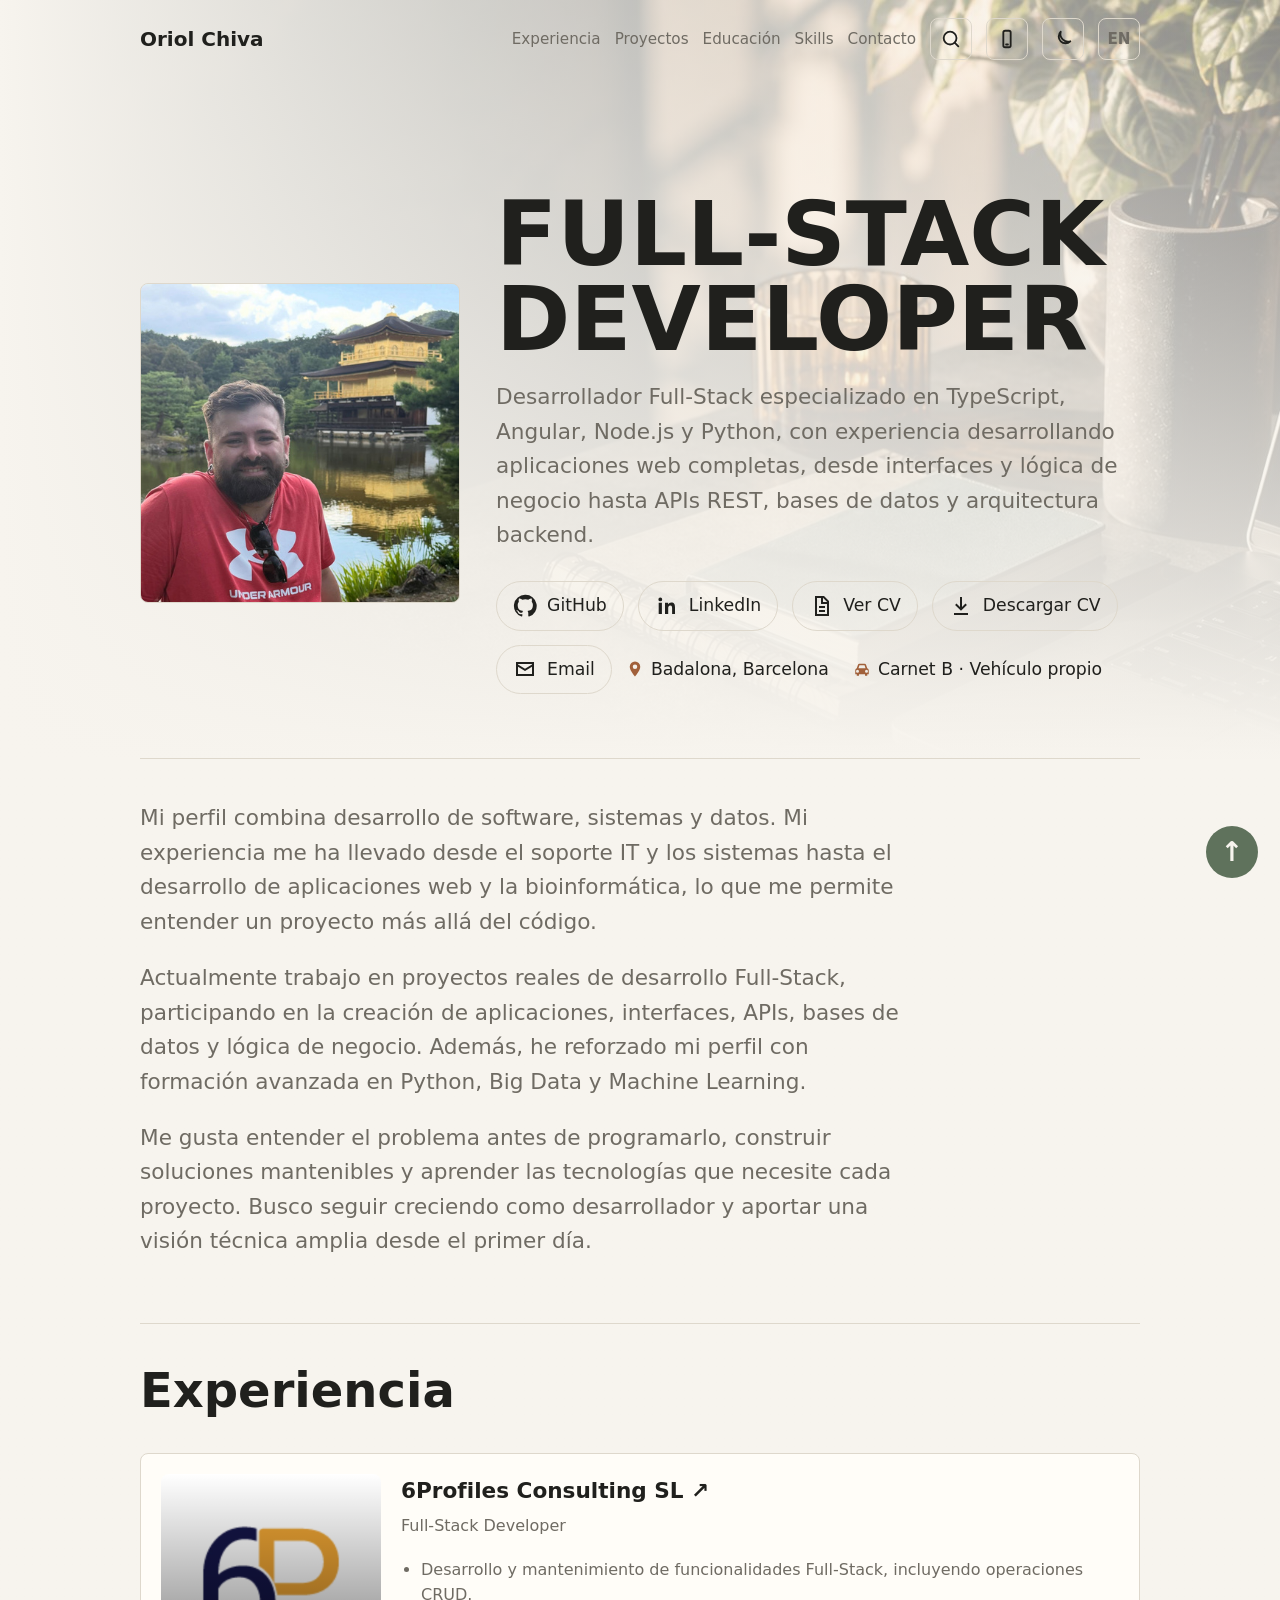
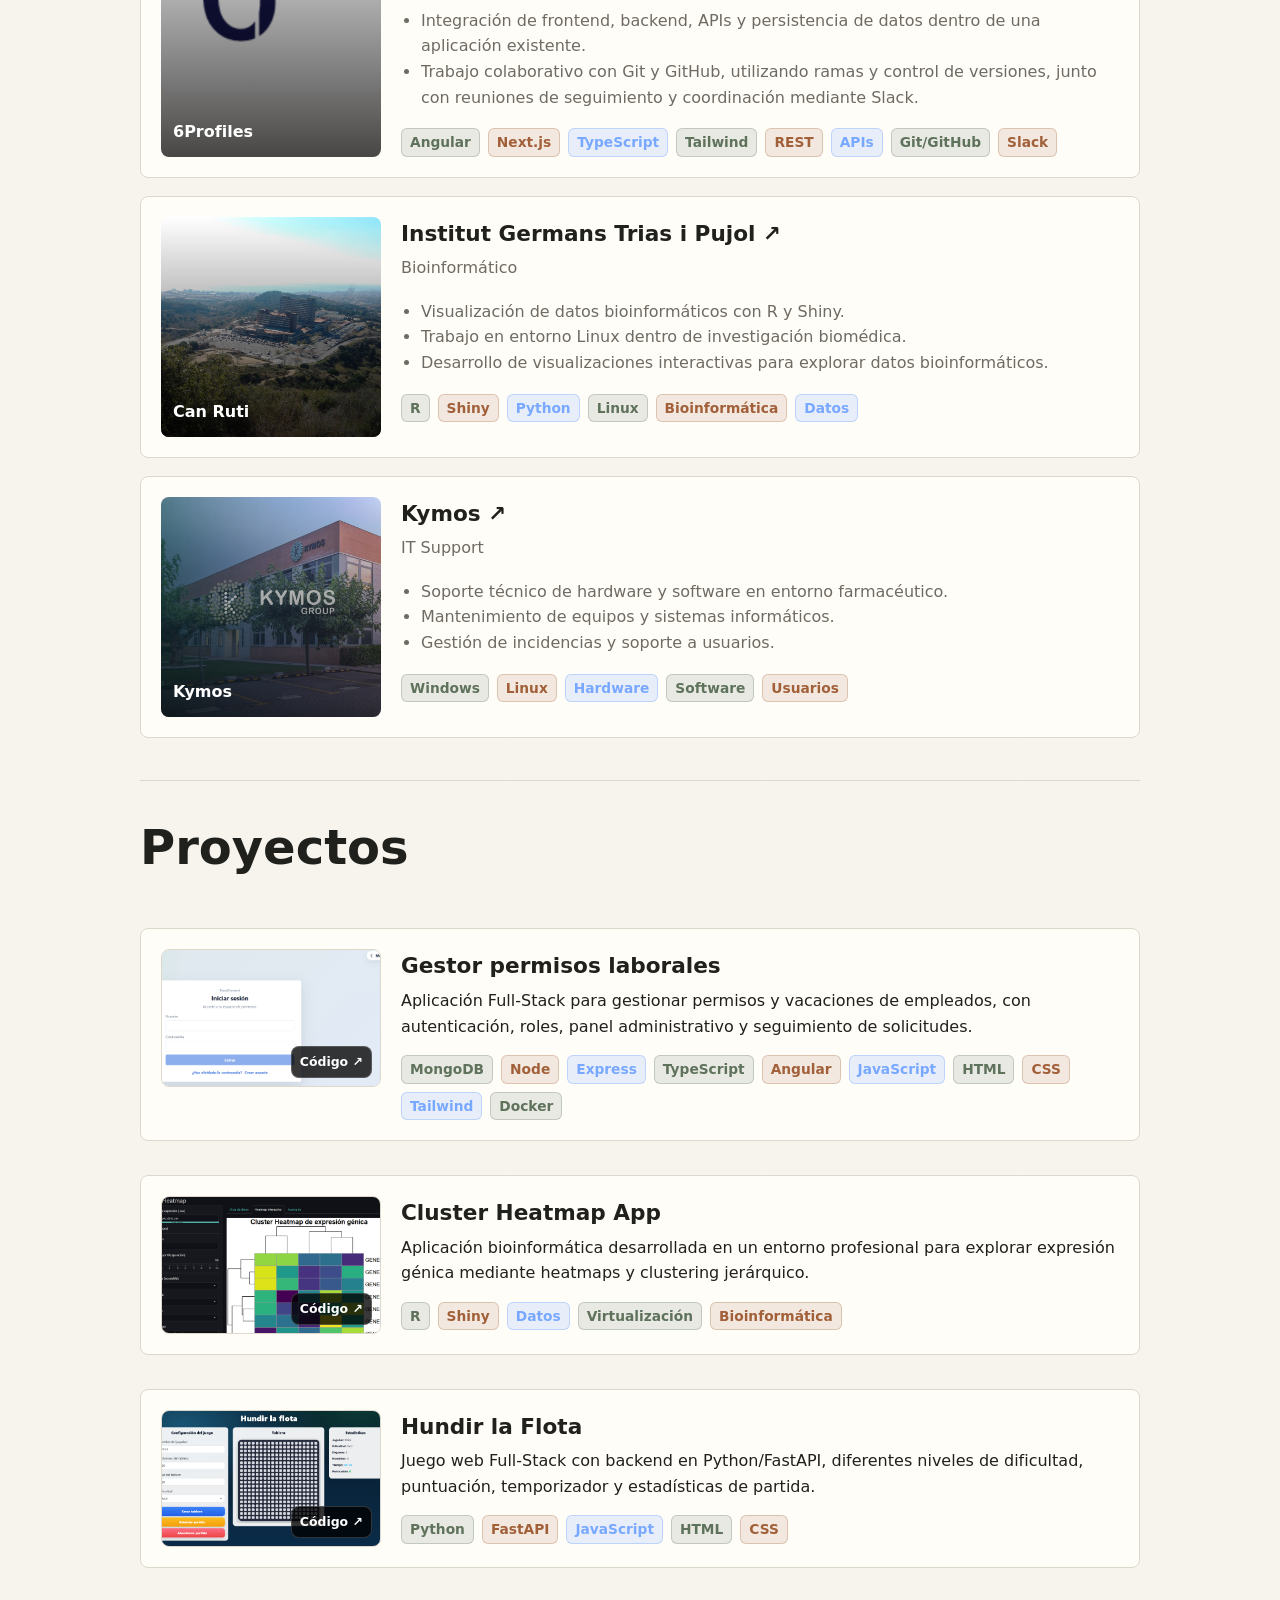
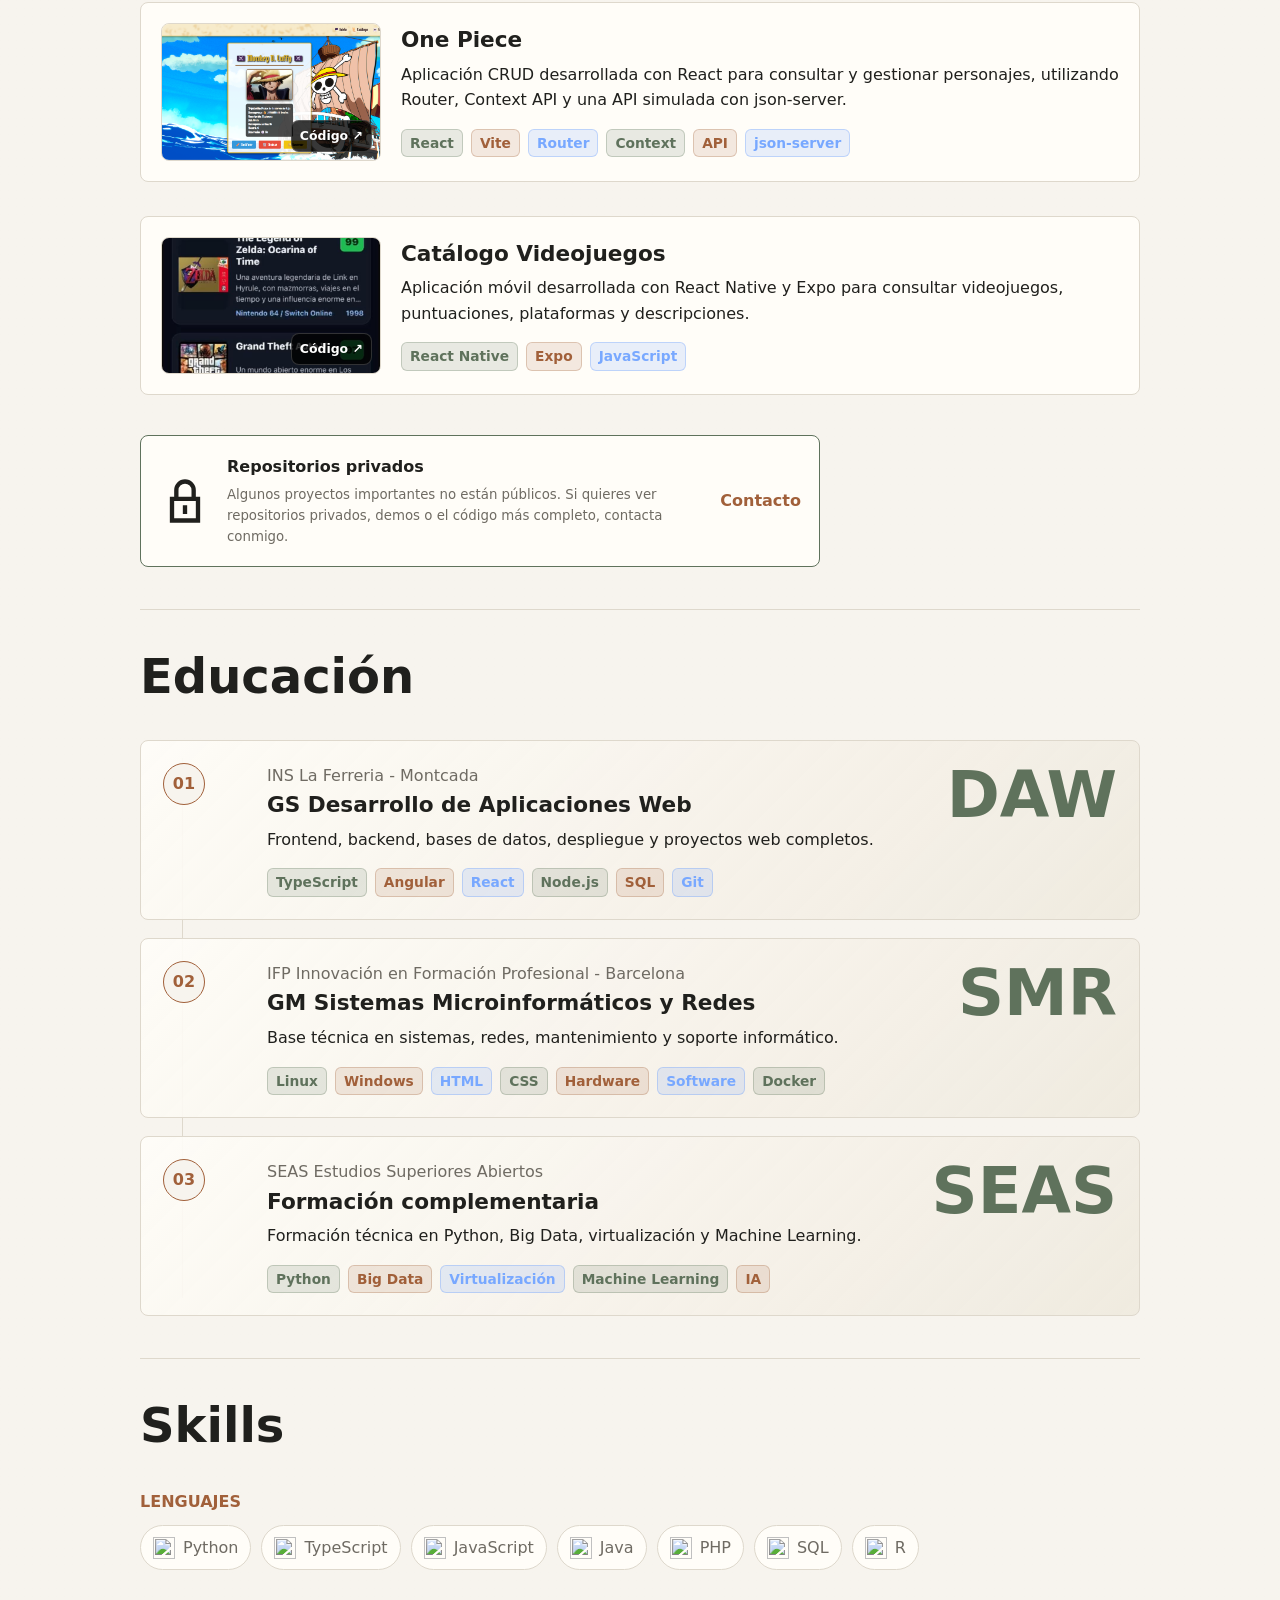
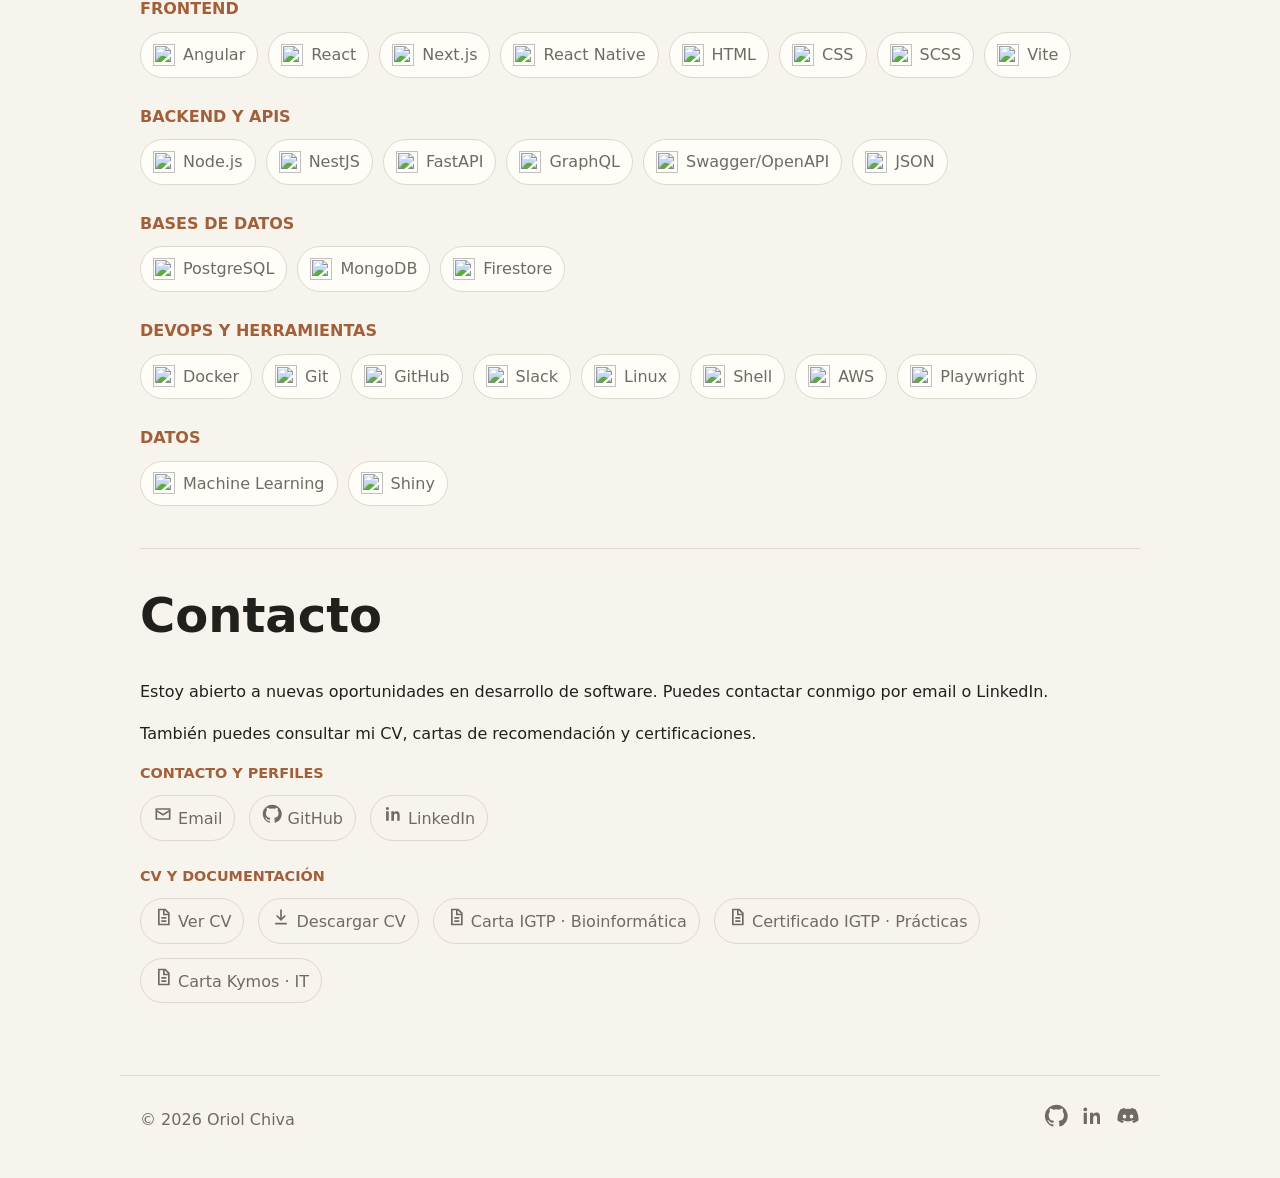
==== index.html @ e1bcb687 "fix: refresh skill assets" ====
<!doctype html>
<html lang="es" data-theme="light">
  <head>
    <meta charset="utf-8">
    <meta name="viewport" content="width=device-width, initial-scale=1">
    <title>Portafolio Full-Stack | Oriol Chiva</title>
    <meta name="description" content="Proyectos de desarrollo web, APIs, bases de datos, Python, TypeScript, Angular y React.">
    <meta property="og:type" content="website">
    <meta property="og:title" content="Portafolio Full-Stack | Oriol Chiva">
    <meta property="og:description" content="Proyectos de desarrollo web, APIs, bases de datos, Python, TypeScript, Angular y React.">
    <meta property="og:url" content="https://chivaa8.github.io/portafolios/">
    <meta property="og:image" content="https://chivaa8.github.io/portafolios/assets/img/hero.jpg">
    <meta property="og:image:width" content="1600">
    <meta property="og:image:height" content="900">
    <meta property="og:image:alt" content="Portafolio Full-Stack de Oriol Chiva">

    <meta name="twitter:card" content="summary_large_image">

    <link rel="stylesheet" href="assets/css/styles.css?v=14">
    <script src="assets/js/data.js?v=14" defer></script>
    <script src="assets/js/main.js?v=11" defer></script>
</head>
  <body>
    <header class="site-header">
      <a class="brand" href="#inicio">Oriol Chiva</a>
      <nav aria-label="Principal">
        <a href="#experiencia" data-i18n="navExperience">Experiencia</a>
        <a href="#proyectos" data-i18n="navProjects">Proyectos</a>
        <a href="#educacion" data-i18n="navEducation">Educación</a>
        <a href="#skills">Skills</a>
        <a href="#contacto" data-i18n="navContact">Contacto</a>
        <button class="icon-button" type="button" data-search-toggle aria-label="Buscar" title="Buscar"></button>
        <button class="icon-button" type="button" data-device-toggle aria-label="Vista movil" title="Vista movil"></button>
        <button class="icon-button" type="button" data-theme-toggle aria-label="Cambiar tema" title="Cambiar tema"></button>
        <button class="lang-toggle" type="button" data-lang-toggle>EN</button>
      </nav>
    </header>

    <main id="inicio" class="page-shell">
      <section class="profile hero-splash">
        <img class="profile-photo" src="assets/img/profile.jpg" alt="Oriol Chiva" loading="eager">
        <div class="hero-copy">
          <h1 data-i18n="role">FULL-STACK DEVELOPER</h1>
          <p class="lead" data-i18n="lead">Desarrollador Full-Stack especializado en TypeScript, Angular, Node.js y Python, con experiencia desarrollando aplicaciones web completas, desde interfaces y lógica de negocio hasta APIs REST, bases de datos y arquitectura backend.</p>
          <div class="hero-links" aria-label="Acciones principales">
            <a href="https://github.com/Chivaa8" target="_blank" rel="noreferrer">
              <svg viewBox="0 0 24 24" aria-hidden="true"><path d="M12 .8a11.2 11.2 0 0 0-3.5 21.8c.6.1.8-.2.8-.5v-2c-3.4.8-4.1-1.4-4.1-1.4-.5-1.4-1.3-1.8-1.3-1.8-1.1-.7.1-.7.1-.7 1.2.1 1.9 1.3 1.9 1.3 1.1 1.9 2.9 1.3 3.5 1 .1-.8.4-1.3.8-1.6-2.7-.3-5.5-1.3-5.5-6a4.7 4.7 0 0 1 1.2-3.2c-.1-.3-.5-1.6.1-3.2 0 0 1-.3 3.3 1.2a11.2 11.2 0 0 1 6 0c2.3-1.5 3.3-1.2 3.3-1.2.6 1.6.2 2.9.1 3.2a4.7 4.7 0 0 1 1.2 3.2c0 4.7-2.8 5.7-5.5 6 .5.4.9 1.2.9 2.4v2.8c0 .3.2.6.8.5A11.2 11.2 0 0 0 12 .8Z"/></svg>
              GitHub
            </a>
            <a href="https://www.linkedin.com/in/oriol-chiva/" target="_blank" rel="noreferrer">
              <svg viewBox="0 0 24 24" aria-hidden="true"><path d="M6.9 8.8H3.7V20h3.2V8.8ZM5.3 7.3a1.9 1.9 0 1 0 0-3.8 1.9 1.9 0 0 0 0 3.8ZM20.3 20h-3.2v-5.5c0-1.3 0-3-1.8-3s-2.1 1.4-2.1 2.9V20H10V8.8h3.1v1.5h.1a3.4 3.4 0 0 1 3-1.7c3.2 0 3.8 2.1 3.8 4.9V20h.3Z"/></svg>
              LinkedIn
            </a>
            <a href="assets/docs/CV-Oriol-Chiva.pdf" target="_blank" rel="noreferrer">
              <svg viewBox="0 0 24 24" aria-hidden="true"><path d="M6 2h9l5 5v15H6V2Zm8 1.8V8h4.2L14 3.8ZM8 4v16h10V10h-6V4H8Zm2 8h6v2h-6v-2Zm0 4h6v2h-6v-2Z"/></svg>
              <span data-i18n="viewCv">Ver CV</span>
            </a>
            <a href="assets/docs/CV-Oriol-Chiva.pdf" download="CV-Oriol-Chiva.pdf" data-download-cv>
              <svg viewBox="0 0 24 24" aria-hidden="true"><path d="M11 3h2v10l3.5-3.5 1.4 1.4-5.9 5.9-5.9-5.9 1.4-1.4L11 13V3Zm-6 16h14v2H5v-2Z"/></svg>
              <span data-i18n="cvCta">Descargar CV</span>
            </a>
            <button type="button" data-copy-email>
              <svg viewBox="0 0 24 24" aria-hidden="true"><path d="M3 5h18v14H3V5Zm2 2v.4l7 4.4 7-4.4V7H5Zm14 2.7-7 4.4-7-4.4V17h14V9.7Z"/></svg>
              <span data-i18n="copyEmail">Email</span>
            </button>
            <span class="mobility-line">
              <span><svg viewBox="0 0 24 24" aria-hidden="true"><path d="M12 2a7 7 0 0 0-7 7c0 5.1 7 13 7 13s7-7.9 7-13a7 7 0 0 0-7-7Zm0 10a3 3 0 1 1 0-6 3 3 0 0 1 0 6Z"/></svg>Badalona, Barcelona</span>
              <span><svg viewBox="0 0 24 24" aria-hidden="true"><path d="m5 11 1.5-4.5A2.2 2.2 0 0 1 8.6 5h6.8a2.2 2.2 0 0 1 2.1 1.5L19 11a3 3 0 0 1 2 2.8V19h-2v2h-3v-2H8v2H5v-2H3v-5.2A3 3 0 0 1 5 11Zm3.6-4-1.3 4h9.4l-1.3-4H8.6ZM6 13a2 2 0 1 0 0 4 2 2 0 0 0 0-4Zm12 0a2 2 0 1 0 0 4 2 2 0 0 0 0-4Z"/></svg><span data-i18n="mobility">Carnet B · Vehículo propio</span></span>
            </span>
          </div>
        </div>
      </section>

      <section class="summary">
        <p data-i18n="summary1">
          Mi perfil combina desarrollo de software, sistemas y datos. Mi experiencia me ha llevado desde el soporte IT y los sistemas hasta el desarrollo de aplicaciones web y la bioinformática, lo que me permite entender un proyecto más allá del código.
        </p>
        <p data-i18n="summary2">
          Actualmente trabajo en proyectos reales de desarrollo Full-Stack, participando en la creación de aplicaciones, interfaces, APIs, bases de datos y lógica de negocio. Además, he reforzado mi perfil con formación avanzada en Python, Big Data y Machine Learning.
        </p>
        <p data-i18n="summary3">
          Me gusta entender el problema antes de programarlo, construir soluciones mantenibles y aprender las tecnologías que necesite cada proyecto. Busco seguir creciendo como desarrollador y aportar una visión técnica amplia desde el primer día.
        </p>
      </section>

      <section class="section" id="experiencia">
        <h2 data-i18n="experienceTitle">Experiencia</h2>
        <article class="resume-item">
          <a class="work-photo" href="https://6profiles.com/" target="_blank" rel="noreferrer" aria-label="Web oficial de 6Profiles Consulting">
            <img class="company-logo" src="assets/img/6profiles.webp" alt="Logotipo de 6Profiles Consulting" loading="lazy">
            <span>6Profiles</span>
          </a>
          <div>
            <h3><a href="https://6profiles.com/" target="_blank" rel="noreferrer" aria-label="6Profiles Consulting SL, web oficial">6Profiles Consulting SL <span aria-hidden="true">↗</span></a></h3>
            <p class="item-meta" data-i18n="profilesRole">Full-Stack Developer</p>
            <ul>
              <li data-i18n="profilesPoint1">Desarrollo y mantenimiento de funcionalidades Full-Stack, incluyendo operaciones CRUD.</li>
              <li data-i18n="profilesPoint2">Integración de frontend, backend, APIs y persistencia de datos dentro de una aplicación existente.</li>
              <li data-i18n="profilesPoint3">Trabajo colaborativo con Git y GitHub, utilizando ramas y control de versiones, junto con reuniones de seguimiento y coordinación mediante Slack.</li>
            </ul>
            <p class="tags">Angular Next.js TypeScript Tailwind REST APIs Git/GitHub Slack</p>
          </div>
        </article>
        <article class="resume-item">
          <a class="work-photo" href="https://www.hospitalgermanstrias.cat/" target="_blank" rel="noreferrer" aria-label="Web oficial Hospital Germans Trias i Pujol">
            <img src="assets/img/can-ruti.jpg" alt="Hospital Germans Trias i Pujol, Can Ruti" loading="lazy">
            <span>Can Ruti</span>
          </a>
          <div>
            <h3><a href="https://www.hospitalgermanstrias.cat/" target="_blank" rel="noreferrer" aria-label="Institut Germans Trias i Pujol, web oficial">Institut Germans Trias i Pujol <span aria-hidden="true">↗</span></a></h3>
            <p class="item-meta" data-i18n="bioTag">Bioinformático</p>
            <ul>
              <li data-i18n="bioPoint1">Visualización de datos bioinformáticos con R y Shiny.</li>
              <li data-i18n="bioPoint2">Trabajo en entorno Linux dentro de investigación biomédica.</li>
              <li data-i18n="bioPoint3">Desarrollo de visualizaciones interactivas para explorar datos bioinformáticos.</li>
            </ul>
            <p class="tags">R Shiny Python Linux Bioinformática Datos</p>
          </div>
        </article>
        <article class="resume-item">
          <a class="work-photo" href="https://kymos.com/" target="_blank" rel="noreferrer" aria-label="Web oficial Kymos">
            <img src="assets/img/kymos.jpg" alt="Kymos Group" loading="lazy">
            <span>Kymos</span>
          </a>
          <div>
            <h3><a href="https://kymos.com/" target="_blank" rel="noreferrer" aria-label="Kymos, web oficial">Kymos <span aria-hidden="true">↗</span></a></h3>
            <p class="item-meta">IT Support</p>
            <ul>
              <li data-i18n="itPoint1">Soporte técnico de hardware y software en entorno farmacéutico.</li>
              <li data-i18n="itPoint2">Mantenimiento de equipos y sistemas informáticos.</li>
              <li data-i18n="itPoint3">Gestión de incidencias y soporte a usuarios.</li>
            </ul>
            <p class="tags">Windows Linux Hardware Software Usuarios</p>
          </div>
        </article>
      </section>

      <section class="section" id="proyectos">
        <h2 data-i18n="projectsTitle">Proyectos</h2>
        <div class="project-list">
          <article class="project-card" data-project="permisos" data-search="mongodb node express typescript angular javascript html css tailwind docker daw dam permisos laborales producto frontend" tabindex="0">
            <div class="project-thumb"><img src="assets/img/project-permisos.jpg" alt="Vista del gestor de permisos laborales" loading="lazy"><div class="project-actions">
                <a href="https://github.com/Chivaa8/gestor-permisos-laborales" target="_blank" rel="noreferrer" data-i18n="code">Código</a>
              </div></div>
            <div>
              <h3>Gestor permisos laborales</h3>
              <p data-i18n="repoPermisos">Aplicación Full-Stack para gestionar permisos y vacaciones de empleados, con autenticación, roles, panel administrativo y seguimiento de solicitudes.</p>

              <p class="tags">MongoDB Node Express TypeScript Angular JavaScript HTML CSS Tailwind Docker</p>
            </div>
          </article>

          <article class="project-card" data-project="heatmap" data-search="r shiny datos virtualizacion bioinformatica heatmap clustering expresion genica" tabindex="0">
            <div class="project-thumb"><img src="assets/img/project-heatmap.jpg" alt="Vista del proyecto Cluster Heatmap" loading="lazy"><div class="project-actions">
                <a href="https://github.com/Chivaa8/primera_app_r_cluster_heatmap" target="_blank" rel="noreferrer" data-i18n="code">Código</a>
              </div></div>
            <div>
              <h3>Cluster Heatmap App</h3>
              <p data-i18n="repoHeatmap">Aplicación bioinformática desarrollada en un entorno profesional para explorar expresión génica mediante heatmaps y clustering jerárquico.</p>

              <p class="tags">R Shiny Datos Virtualización Bioinformática</p>
            </div>
          </article>

          <article class="project-card" data-project="flota" data-search="python fastapi javascript html css juego hundir flota backend frontend" tabindex="0">
            <div class="project-thumb"><img src="assets/img/project-flota.jpg" alt="Vista del juego Hundir la Flota" loading="lazy"><div class="project-actions">
                <a href="https://github.com/Chivaa8/Hundir-Flota" target="_blank" rel="noreferrer" data-i18n="code">Código</a>
              </div></div>
            <div>
              <h3>Hundir la Flota</h3>
              <p data-i18n="repoFlota">Juego web Full-Stack con backend en Python/FastAPI, diferentes niveles de dificultad, puntuación, temporizador y estadísticas de partida.</p>

              <p class="tags">Python FastAPI JavaScript HTML CSS</p>
            </div>
          </article>

          <article class="project-card" data-project="onepiece" data-search="react vite javascript api html css crud router context json-server one piece" tabindex="0">
            <div class="project-thumb"><img src="assets/img/project-onepiece.jpg" alt="Vista del proyecto One Piece" loading="lazy"><div class="project-actions">
                <a href="https://github.com/Chivaa8/One-Piece" target="_blank" rel="noreferrer" data-i18n="code">Código</a>
              </div></div>
            <div>
              <h3>One Piece</h3>
              <p data-i18n="repoOnePiece">Aplicación CRUD desarrollada con React para consultar y gestionar personajes, utilizando Router, Context API y una API simulada con json-server.</p>

              <p class="tags">React Vite Router Context API json-server</p>
            </div>
          </article>

          <article class="project-card" data-project="videojuegos" data-search="react native expo mobile javascript movil videojuegos catalogo" tabindex="0">
            <div class="project-thumb"><img src="assets/img/project-videojuegos.jpg" alt="Vista del catálogo de videojuegos" loading="lazy"><div class="project-actions">
                <a href="https://github.com/Chivaa8/Catalogo-Videojuegos" target="_blank" rel="noreferrer" data-i18n="code">Código</a>
              </div></div>
            <div>
              <h3>Catálogo Videojuegos</h3>
              <p data-i18n="repoCatalogo">Aplicación móvil desarrollada con React Native y Expo para consultar videojuegos, puntuaciones, plataformas y descripciones.</p>

              <p class="tags">React Native Expo JavaScript</p>
            </div>
          </article>
          <a class="private-repo-card" href="#contacto">
            <svg viewBox="0 0 24 24" aria-hidden="true"><path d="M7 10V7a5 5 0 0 1 10 0v3h2v12H5V10h2Zm2 0h6V7a3 3 0 0 0-6 0v3Zm-2 2v8h10v-8H7Zm4 2h2v4h-2v-4Z"/></svg>
            <span>
              <strong data-i18n="privateRepoTitle">Repositorios privados</strong>
              <small data-i18n="privateRepoText">Algunos proyectos importantes no están públicos. Si quieres ver repositorios privados, demos o el código más completo, contacta conmigo.</small>
            </span>
            <em data-i18n="privateRepoCta">Contacto</em>
          </a>
        </div>
      </section>

      <section class="section education" id="educacion">
        <h2 data-i18n="educationTitle">Educación</h2>
        <div class="education-track">
          <article class="education-card" role="button" tabindex="0" data-education-open="daw" aria-label="Ver detalles de DAW">
            <span class="education-number">01</span>
            <div>
              <p class="item-meta">INS La Ferreria - Montcada</p>
              <h3>GS Desarrollo de Aplicaciones Web</h3>
              <p data-i18n="dawText">Frontend, backend, bases de datos, despliegue y proyectos web completos.</p>
              <p class="tags">TypeScript Angular React Node.js SQL Git</p>
            </div>
            <strong>DAW</strong>
          </article>
          <article class="education-card" role="button" tabindex="0" data-education-open="smr" aria-label="Ver detalles de SMR">
            <span class="education-number">02</span>
            <div>
              <p class="item-meta">IFP Innovación en Formación Profesional - Barcelona</p>
              <h3>GM Sistemas Microinformáticos y Redes</h3>
              <p data-i18n="smrText">Base técnica en sistemas, redes, mantenimiento y soporte informático.</p>
              <p class="tags">Linux Windows HTML CSS Hardware Software Docker</p>
            </div>
            <strong>SMR</strong>
          </article>
          <article class="education-card" role="button" tabindex="0" data-education-open="seas" aria-label="Ver detalles de cursos SEAS">
            <span class="education-number">03</span>
            <div>
              <p class="item-meta">SEAS Estudios Superiores Abiertos</p>
              <h3>Formación complementaria</h3>
              <p data-i18n="seasText">Formación técnica en Python, Big Data, virtualización y Machine Learning.</p>
              <p class="tags">Python Big Data Virtualización Machine Learning IA</p>
            </div>
            <strong>SEAS</strong>
          </article>
        </div>
      </section>

      <section class="section" id="skills">
        <h2 data-i18n="skillsTitle">Skills</h2>
        <div class="skill-groups" data-skills-list aria-label="Tecnologías"></div>
      </section>

      <section class="section contact" id="contacto">
        <h2 data-i18n="contactTitle">Contacto</h2>
        <p data-i18n="contactText">Estoy abierto a nuevas oportunidades en desarrollo de software. Puedes contactar conmigo por email o LinkedIn.</p>
        <p data-i18n="recommendationText">También puedes consultar mi CV, cartas de recomendación y certificaciones.</p>
        <div class="contact-link-group">
          <h3 data-i18n="contactProfiles">Contacto y perfiles</h3>
          <div class="quick-links">
          <button type="button" data-copy-email>
            <svg viewBox="0 0 24 24" aria-hidden="true"><path d="M3 5h18v14H3V5Zm2 2v.4l7 4.4 7-4.4V7H5Zm14 2.7-7 4.4-7-4.4V17h14V9.7Z"/></svg>
            <span data-i18n="copyEmail">Email</span>
          </button>
          <a href="https://github.com/Chivaa8" target="_blank" rel="noreferrer">
            <svg viewBox="0 0 24 24" aria-hidden="true"><path d="M12 .8a11.2 11.2 0 0 0-3.5 21.8c.6.1.8-.2.8-.5v-2c-3.4.8-4.1-1.4-4.1-1.4-.5-1.4-1.3-1.8-1.3-1.8-1.1-.7.1-.7.1-.7 1.2.1 1.9 1.3 1.9 1.3 1.1 1.9 2.9 1.3 3.5 1 .1-.8.4-1.3.8-1.6-2.7-.3-5.5-1.3-5.5-6a4.7 4.7 0 0 1 1.2-3.2c-.1-.3-.5-1.6.1-3.2 0 0 1-.3 3.3 1.2a11.2 11.2 0 0 1 6 0c2.3-1.5 3.3-1.2 3.3-1.2.6 1.6.2 2.9.1 3.2a4.7 4.7 0 0 1 1.2 3.2c0 4.7-2.8 5.7-5.5 6 .5.4.9 1.2.9 2.4v2.8c0 .3.2.6.8.5A11.2 11.2 0 0 0 12 .8Z"/></svg>
            GitHub
          </a>
          <a href="https://www.linkedin.com/in/oriol-chiva/" target="_blank" rel="noreferrer">
            <svg viewBox="0 0 24 24" aria-hidden="true"><path d="M6.9 8.8H3.7V20h3.2V8.8ZM5.3 7.3a1.9 1.9 0 1 0 0-3.8 1.9 1.9 0 0 0 0 3.8ZM20.3 20h-3.2v-5.5c0-1.3 0-3-1.8-3s-2.1 1.4-2.1 2.9V20H10V8.8h3.1v1.5h.1a3.4 3.4 0 0 1 3-1.7c3.2 0 3.8 2.1 3.8 4.9V20h.3Z"/></svg>
            LinkedIn
          </a>
          </div>
        </div>
        <div class="contact-link-group">
          <h3 data-i18n="contactDocuments">CV y documentación</h3>
          <div class="quick-links">
          <a href="assets/docs/CV-Oriol-Chiva.pdf" target="_blank" rel="noreferrer">
            <svg viewBox="0 0 24 24" aria-hidden="true"><path d="M6 2h9l5 5v15H6V2Zm8 1.8V8h4.2L14 3.8ZM8 4v16h10V10h-6V4H8Zm2 8h6v2h-6v-2Zm0 4h6v2h-6v-2Z"/></svg>
            <span data-i18n="viewCv">Ver CV</span>
          </a>
          <a href="assets/docs/CV-Oriol-Chiva.pdf" download="CV-Oriol-Chiva.pdf" data-download-cv>
            <svg viewBox="0 0 24 24" aria-hidden="true"><path d="M11 3h2v10l3.5-3.5 1.4 1.4-5.9 5.9-5.9-5.9 1.4-1.4L11 13V3Zm-6 16h14v2H5v-2Z"/></svg>
            <span data-i18n="cvCta">Descargar CV</span>
          </a>
          <a href="assets/docs/carta-recomendacion-oriol.pdf" target="_blank" rel="noreferrer">
            <svg viewBox="0 0 24 24" aria-hidden="true"><path d="M6 2h9l5 5v15H6V2Zm8 1.8V8h4.2L14 3.8ZM8 4v16h10V10h-6V4H8Zm2 8h6v2h-6v-2Zm0 4h6v2h-6v-2Z"/></svg>
            <span data-i18n="recommendation1">Carta IGTP · Bioinformática</span>
          </a>
          <a href="assets/docs/certificado-lsumoy.pdf" target="_blank" rel="noreferrer">
            <svg viewBox="0 0 24 24" aria-hidden="true"><path d="M6 2h9l5 5v15H6V2Zm8 1.8V8h4.2L14 3.8ZM8 4v16h10V10h-6V4H8Zm2 8h6v2h-6v-2Zm0 4h6v2h-6v-2Z"/></svg>
            <span data-i18n="recommendation2">Certificado IGTP · Prácticas</span>
          </a>
          <a href="assets/docs/carta-recomendacion.pdf" target="_blank" rel="noreferrer">
            <svg viewBox="0 0 24 24" aria-hidden="true"><path d="M6 2h9l5 5v15H6V2Zm8 1.8V8h4.2L14 3.8ZM8 4v16h10V10h-6V4H8Zm2 8h6v2h-6v-2Zm0 4h6v2h-6v-2Z"/></svg>
            <span data-i18n="certificate">Carta Kymos · IT</span>
          </a>
          </div>
        </div>
      </section>
    </main>

    <footer class="site-footer">
      <div>
        <span>© 2026 Oriol Chiva</span>
      </div>
      <div class="footer-icons">
        <a href="https://github.com/Chivaa8" target="_blank" rel="noreferrer" aria-label="GitHub">
          <svg viewBox="0 0 24 24" aria-hidden="true"><path d="M12 .8a11.2 11.2 0 0 0-3.5 21.8c.6.1.8-.2.8-.5v-2c-3.4.8-4.1-1.4-4.1-1.4-.5-1.4-1.3-1.8-1.3-1.8-1.1-.7.1-.7.1-.7 1.2.1 1.9 1.3 1.9 1.3 1.1 1.9 2.9 1.3 3.5 1 .1-.8.4-1.3.8-1.6-2.7-.3-5.5-1.3-5.5-6a4.7 4.7 0 0 1 1.2-3.2c-.1-.3-.5-1.6.1-3.2 0 0 1-.3 3.3 1.2a11.2 11.2 0 0 1 6 0c2.3-1.5 3.3-1.2 3.3-1.2.6 1.6.2 2.9.1 3.2a4.7 4.7 0 0 1 1.2 3.2c0 4.7-2.8 5.7-5.5 6 .5.4.9 1.2.9 2.4v2.8c0 .3.2.6.8.5A11.2 11.2 0 0 0 12 .8Z"/></svg>
        </a>
        <a href="https://www.linkedin.com/in/oriol-chiva/" target="_blank" rel="noreferrer" aria-label="LinkedIn">
          <svg viewBox="0 0 24 24" aria-hidden="true"><path d="M6.9 8.8H3.7V20h3.2V8.8ZM5.3 7.3a1.9 1.9 0 1 0 0-3.8 1.9 1.9 0 0 0 0 3.8ZM20.3 20h-3.2v-5.5c0-1.3 0-3-1.8-3s-2.1 1.4-2.1 2.9V20H10V8.8h3.1v1.5h.1a3.4 3.4 0 0 1 3-1.7c3.2 0 3.8 2.1 3.8 4.9V20h.3Z"/></svg>
        </a>
        <button type="button" data-copy-discord aria-label="Discord: chiva8" title="Copiar Discord: chiva8">
          <svg viewBox="0 0 24 24" aria-hidden="true"><path d="M19.5 5.3A17 17 0 0 0 15.4 4l-.5 1a15.5 15.5 0 0 0-5.8 0l-.5-1a17 17 0 0 0-4.1 1.3C1.9 9.1 1.2 12.8 1.6 16.4a16.7 16.7 0 0 0 5 2.5l1.2-1.7a10.5 10.5 0 0 1-1.9-.9l.5-.4a12 12 0 0 0 11.2 0l.5.4a10.5 10.5 0 0 1-1.9.9l1.2 1.7a16.7 16.7 0 0 0 5-2.5c.5-4.2-.8-7.9-2.9-11.1ZM8.5 14.5c-1 0-1.8-.9-1.8-2s.8-2 1.8-2 1.8.9 1.8 2-.8 2-1.8 2Zm7 0c-1 0-1.8-.9-1.8-2s.8-2 1.8-2 1.8.9 1.8 2-.8 2-1.8 2Z"/></svg>
        </button>
      </div>
    </footer>


    <dialog class="project-dialog" data-project-dialog>
      <form method="dialog">
        <button class="dialog-close" aria-label="Cerrar">Cerrar</button>
      </form>
      <p class="eyebrow" data-project-grade></p>
      <h2 data-project-title></h2>
      <p data-project-description></p>
      <p data-project-note></p>
      <p data-project-context></p>
    </dialog>

    <dialog class="search-dialog" data-search-dialog>
      <form method="dialog">
        <button class="dialog-close" aria-label="Cerrar">Cerrar</button>
      </form>
      <label>
        <span>Search</span>
        <input type="search" data-search-input placeholder="React, FastAPI, Python...">
      </label>
      <p class="search-help" data-i18n="searchHelp">Pulsa Enter para ir al proyecto encontrado.</p>
    </dialog>

    <dialog class="education-dialog" data-education-dialog>
      <form method="dialog">
        <button class="dialog-close" aria-label="Cerrar">Cerrar</button>
      </form>
      <p class="eyebrow" data-education-period></p>
      <h2 data-education-title></h2>
      <p class="item-meta" data-education-center></p>
      <p data-education-description></p>
      <div class="education-detail-grid">
        <span><strong data-education-duration></strong><small data-education-duration-label>Duración</small></span>
        <span><strong data-education-mode></strong><small data-education-mode-label>Enfoque</small></span>
      </div>
      <div class="course-list" data-education-courses></div>
      <p class="tags" data-education-tags></p>
    </dialog>

    <div class="toast" data-toast role="status" aria-live="polite"></div>
    <a class="to-top" href="#inicio" aria-label="Subir arriba">&uarr;</a>
  </body>
</html>
---- assets/css/styles.css ----
﻿:root {
  color-scheme: light;
  --bg: #f7f4ee;
  --paper: #fffdf8;
  --text: #20201d;
  --muted: #6f6b63;
  --line: #ded8cc;
  --soft: #eee8dc;
  --accent: #5f725c;
  --accent-2: #a1603a;
}

:root[data-theme="dark"] {
  color-scheme: dark;
  --bg: #111210;
  --paper: #181a17;
  --text: #f2eee6;
  --muted: #b8b0a2;
  --line: #33362f;
  --soft: #20231f;
  --accent: #9fc59a;
  --accent-2: #e0a36d;
}

* {
  box-sizing: border-box;
}

html {
  scroll-behavior: smooth;
  scroll-padding-top: 10px;
}

body {
  background:
    linear-gradient(90deg, var(--bg) 0, color-mix(in srgb, var(--bg) 72%, transparent) 52%, color-mix(in srgb, var(--bg) 45%, transparent) 100%),
    linear-gradient(180deg, color-mix(in srgb, var(--bg) 18%, transparent) 0, var(--bg) 760px),
    url("../img/hero.jpg") top center / min(1600px, 150vw) auto no-repeat,
    var(--bg);
  color: var(--text);
  font-family: ui-sans-serif, system-ui, -apple-system, BlinkMacSystemFont, "Segoe UI", sans-serif;
  line-height: 1.6;
  margin: 0;
}

a,
button {
  color: inherit;
  font: inherit;
}

a {
  text-decoration: none;
}

a:hover,
button:hover {
  color: var(--accent-2);
}

button {
  background: none;
  border: 0;
  cursor: pointer;
  padding: 0;
}

.site-header {
  align-items: center;
  background: color-mix(in srgb, var(--bg) 88%, transparent);
  backdrop-filter: blur(16px);
  border-bottom: 1px solid var(--line);
  display: flex;
  justify-content: space-between;
  padding: 18px max(20px, calc((100vw - 1040px) / 2));
  position: sticky;
  top: 0;
  z-index: 20;
}

.brand {
  font-size: 1.25rem;
  font-weight: 800;
}

nav,
.quick-links,
.social-links {
  align-items: center;
  display: flex;
  flex-wrap: wrap;
  gap: 14px;
}

nav {
  color: var(--muted);
  font-size: 0.95rem;
}

.quick-links a,
.quick-links button {
  border: 1px solid var(--line);
  border-radius: 999px;
  color: var(--muted);
  padding: 8px 12px;
}

.icon-button,
.lang-toggle {
  align-items: center;
  border: 1px solid var(--line);
  border-radius: 8px;
  color: var(--text);
  display: inline-flex;
  height: 42px;
  justify-content: center;
  width: 42px;
}

.icon-button svg {
  fill: none;
  height: 22px;
  stroke: currentColor;
  stroke-linecap: round;
  stroke-linejoin: round;
  stroke-width: 2;
  width: 22px;
}

.lang-toggle {
  color: var(--muted);
  font-weight: 800;
}

.page-shell {
  margin: 0 auto;
  max-width: 1040px;
  padding: 52px 20px 44px;
  transition: max-width 180ms ease, box-shadow 180ms ease;
}

.section,
#inicio {
  scroll-margin-top: 10px;
}

:root[data-device="mobile"] .page-shell {
  border-left: 1px solid var(--line);
  border-right: 1px solid var(--line);
  box-shadow: 0 22px 80px rgb(0 0 0 / 12%);
  max-width: 430px;
}

:root[data-device="mobile"] .resume-item,
:root[data-device="mobile"] .project-card,
:root[data-device="mobile"] .metrics,
:root[data-device="mobile"] .hero-splash {
  grid-template-columns: 1fr;
}

:root[data-device="mobile"] .logo-tile,
:root[data-device="mobile"] .project-thumb {
  max-width: 100%;
}

.profile {
  min-height: 620px;
  padding: 96px 0 64px;
}

.hero-splash {
  align-items: center;
  display: grid;
  gap: 36px;
  grid-template-columns: 320px minmax(0, 1fr);
}

.profile-photo {
  aspect-ratio: 1;
  border: 1px solid var(--line);
  border-radius: 8px;
  height: auto;
  object-fit: cover;
  object-position: center top;
  width: 320px;
}

.hero-copy {
  min-width: 0;
}

.logo-tile,
.project-thumb {
  align-items: center;
  background: var(--soft);
  border: 1px solid var(--line);
  border-radius: 8px;
  color: var(--accent);
  display: flex;
  font-weight: 900;
  justify-content: center;
}

.project-thumb {
  aspect-ratio: 16 / 10;
  overflow: hidden;
}

.project-thumb img {
  height: 100%;
  object-fit: cover;
  width: 100%;
}

.eyebrow,
.item-meta,
.tags {
  color: var(--muted);
  margin: 0;
}

.eyebrow {
  font-size: 0.82rem;
  font-weight: 800;
  text-transform: uppercase;
}

h1,
h2,
h3,
p {
  margin-top: 0;
}

h1 {
  font-size: clamp(3.4rem, 7vw, 5.6rem);
  letter-spacing: 0;
  line-height: 0.95;
  margin-bottom: 18px;
}

.title-underline {
  background: var(--accent-2);
  grid-column: 1 / -1;
  height: 3px;
  margin: 0 0 4px;
  width: min(220px, 45vw);
}

h2 {
  font-size: clamp(1.8rem, 4vw, 3rem);
  line-height: 1;
}

h3 {
  font-size: 1.35rem;
  margin-bottom: 4px;
}

.lead,
.summary p {
  color: var(--muted);
  font-size: clamp(1.08rem, 2vw, 1.35rem);
  max-width: 760px;
}

.quick-links {
  margin-top: 24px;
}

.hero-links {
  align-items: center;
  display: flex;
  flex-wrap: wrap;
  gap: 14px;
  justify-content: flex-start;
  margin-top: 28px;
}

.hero-links a,
.hero-links button,
.hero-links span {
  align-items: center;
  color: var(--text);
  display: inline-flex;
  gap: 10px;
  font-size: 1.08rem;
}

.hero-links a,
.hero-links button {
  border: 1px solid var(--line);
  border-radius: 999px;
  padding: 10px 16px;
}

.hero-links svg,
.site-footer svg {
  fill: currentColor;
  height: 24px;
  width: 24px;
}

.private-repo-card {
  align-items: center;
  background: var(--paper);
  border: 1px solid var(--accent);
  border-radius: 8px;
  color: var(--text);
  display: grid;
  gap: 16px;
  grid-template-columns: auto minmax(0, 1fr) auto;
  margin-top: 24px;
  max-width: 680px;
  padding: 18px;
}

.private-repo-card svg {
  fill: currentColor;
  height: 52px;
  width: 52px;
}

.private-repo-card strong,
.private-repo-card small,
.private-repo-card em {
  display: block;
}

.private-repo-card small {
  color: var(--muted);
  margin-top: 4px;
}

.private-repo-card em {
  color: var(--accent-2);
  font-style: normal;
  font-weight: 800;
}


.social-links {
  color: var(--muted);
  margin-top: 16px;
}

.summary,
.section,
.metrics {
  border-top: 1px solid var(--line);
  padding: 42px 0;
}

.metrics {
  display: grid;
  gap: 1px;
  grid-template-columns: repeat(3, minmax(0, 1fr));
}

.metrics article {
  background: var(--paper);
  border: 1px solid var(--line);
  padding: 24px;
}

.metrics strong {
  color: var(--accent-2);
  display: block;
  font-size: clamp(2rem, 6vw, 4rem);
  line-height: 1;
}

.metrics span {
  color: var(--muted);
}

.resume-item,
.project-card {
  background: var(--paper);
  border: 1px solid var(--line);
  border-radius: 8px;
  display: grid;
  gap: 20px;
  grid-template-columns: 220px minmax(0, 1fr);
  margin-top: 18px;
  padding: 20px;
  transition: border-color 160ms ease, box-shadow 160ms ease, transform 160ms ease;
}

.resume-item:hover,
.project-card:hover {
  border-color: var(--accent-2);
  box-shadow: 0 18px 50px rgb(0 0 0 / 18%);
  transform: translateY(-3px);
}

.resume-item img {
  aspect-ratio: 1;
  border-radius: 8px;
  display: block;
  height: auto;
  object-fit: cover;
  width: 100%;
}

.work-photo {
  display: block;
  position: relative;
}

.work-photo::after {
  background: linear-gradient(180deg, transparent, rgb(0 0 0 / 72%));
  border-radius: 8px;
  content: "";
  inset: 0;
  position: absolute;
}

.work-photo span {
  bottom: 12px;
  color: white;
  font-weight: 900;
  left: 12px;
  position: absolute;
  right: 12px;
  z-index: 1;
}

.logo-tile,
.project-thumb {
  aspect-ratio: 16 / 10;
  font-size: 2rem;
}

.resume-item ul {
  color: var(--muted);
  margin: 18px 0;
  padding-left: 20px;
}

.project-list {
  display: grid;
  gap: 16px;
}

.project-actions {
  display: flex;
  justify-content: flex-end;
}

.project-actions a {
  background: var(--text);
  border-radius: 12px;
  color: var(--bg);
  font-weight: 800;
  padding: 10px 14px;
}

.project-actions a::after {
  content: " \2197";
}

.tags {
  word-spacing: 8px;
}

.skill-cloud {
  display: flex;
  flex-wrap: wrap;
  gap: 10px;
}

.education-track {
  display: grid;
  gap: 18px;
  margin-top: 18px;
  position: relative;
}

.education-track::before {
  background: var(--line);
  bottom: 18px;
  content: "";
  left: 42px;
  position: absolute;
  top: 18px;
  width: 1px;
}

.education-card {
  background: linear-gradient(135deg, color-mix(in srgb, var(--paper) 92%, transparent), color-mix(in srgb, var(--soft) 78%, transparent));
  border: 1px solid var(--line);
  border-radius: 8px;
  cursor: pointer;
  display: grid;
  gap: 20px;
  grid-template-columns: 84px minmax(0, 1fr) auto;
  padding: 22px;
  position: relative;
  transition: border-color 160ms ease, transform 160ms ease;
}

.education-card:hover,
.education-card:focus-visible {
  border-color: var(--accent-2);
  box-shadow: 0 18px 50px rgb(0 0 0 / 18%);
  outline: 0;
  transform: translateY(-3px);
}

.education-card:hover .education-number,
.education-card:focus-visible .education-number {
  background: var(--accent-2);
  color: var(--bg);
}

.education-number {
  align-items: center;
  background: var(--bg);
  border: 1px solid var(--accent-2);
  border-radius: 999px;
  color: var(--accent-2);
  display: flex;
  font-weight: 900;
  height: 42px;
  justify-content: center;
  position: relative;
  width: 42px;
  z-index: 1;
}

.education-card > strong {
  align-self: start;
  color: var(--accent);
  font-size: clamp(2rem, 5vw, 4rem);
  line-height: 1;
}

.skill-cloud span {
  align-items: center;
  background: var(--paper);
  border: 1px solid var(--line);
  border-radius: 999px;
  color: var(--muted);
  display: inline-flex;
  gap: 8px;
  padding: 9px 12px;
}

.skill-cloud img {
  height: 22px;
  width: 22px;
}

.quick-links svg {
  fill: currentColor;
  height: 20px;
  width: 20px;
}

.contact {
  padding-bottom: 28px;
}

.search-dialog,
.education-dialog {
  background: var(--paper);
  border: 1px solid var(--line);
  border-radius: 8px;
  color: var(--text);
  max-width: 560px;
  padding: 24px;
  width: calc(100% - 32px);
}

.search-dialog::backdrop,
.education-dialog::backdrop {
  background: rgb(0 0 0 / 45%);
}

.dialog-close {
  color: var(--muted);
  float: right;
}

.search-dialog label,
.search-dialog input {
  display: block;
  width: 100%;
}

.search-dialog input {
  background: var(--bg);
  border: 1px solid var(--line);
  border-radius: 8px;
  color: var(--text);
  margin-top: 10px;
  padding: 12px;
}

.search-help {
  color: var(--muted);
  margin-bottom: 0;
}

.education-dialog h2 {
  margin: 10px 0;
}

.education-detail-grid {
  display: grid;
  gap: 12px;
  grid-template-columns: repeat(2, minmax(0, 1fr));
  margin: 22px 0;
}

.education-detail-grid span {
  background: var(--soft);
  border: 1px solid var(--line);
  border-radius: 8px;
  padding: 14px;
}

.education-detail-grid strong,
.education-detail-grid small {
  display: block;
}

.education-detail-grid small {
  color: var(--muted);
}

.course-list {
  display: grid;
  gap: 10px;
  margin-bottom: 18px;
}

.course-list:empty {
  display: none;
}

.course-list article {
  background: var(--soft);
  border: 1px solid var(--line);
  border-radius: 8px;
  display: grid;
  gap: 6px;
  grid-template-columns: minmax(0, 1fr) auto;
  padding: 14px;
}

.course-list small {
  color: var(--accent-2);
  grid-column: 1 / -1;
}

.resume-item img.company-logo {
  background: white;
  object-fit: contain;
  padding: 16px;
}

.hero-links .mobility-line {
  color: var(--muted);
  gap: 24px;
}

.hero-links .mobility-line > span {
  align-items: center;
  display: inline-flex;
  font-size: inherit;
  gap: 7px;
}

.hero-links .mobility-line svg {
  color: var(--accent-2);
  height: 18px;
  width: 18px;
}

.skill-groups {
  display: grid;
  gap: 26px;
}

.skill-group h3 {
  color: var(--accent-2);
  font-size: 1rem;
  margin-bottom: 10px;
  text-transform: uppercase;
}

.course-certificate {
  align-items: center;
  color: var(--accent-2);
  display: inline-flex;
  font-size: 0.82rem;
  font-weight: 500;
  gap: 7px;
  grid-column: 1 / -1;
  width: fit-content;
}

.course-certificate svg {
  fill: currentColor;
  height: 16px;
  width: 16px;
}

.contact-link-group + .contact-link-group {
  margin-top: 24px;
}

.contact-link-group h3 {
  color: var(--accent-2);
  font-size: 0.9rem;
  margin-bottom: 10px;
  text-transform: uppercase;
}

.contact-link-group .quick-links {
  margin-top: 0;
}

.toast {
  background: var(--text);
  border-radius: 999px;
  bottom: 28px;
  color: var(--bg);
  left: 50%;
  opacity: 0;
  padding: 10px 16px;
  pointer-events: none;
  position: fixed;
  transform: translate(-50%, 20px);
  transition: 180ms ease;
  z-index: 40;
}

.toast.show {
  opacity: 1;
  transform: translate(-50%, 0);
}

.to-top {
  align-items: center;
  background: var(--accent);
  border-radius: 999px;
  bottom: 22px;
  color: var(--bg);
  display: flex;
  font-size: 1.7rem;
  font-weight: 900;
  height: 52px;
  justify-content: center;
  position: fixed;
  right: 22px;
  width: 52px;
  z-index: 30;
}

.site-footer {
  align-items: center;
  border-top: 1px solid var(--line);
  color: var(--muted);
  display: flex;
  justify-content: space-between;
  margin: 0 auto;
  max-width: 1040px;
  padding: 28px 20px 42px;
}

.site-footer > div {
  align-items: center;
  display: flex;
  flex-wrap: wrap;
  gap: 12px;
}

.footer-icons {
  gap: 18px;
}

.footer-icons button {
  background: none;
  border: 0;
  color: inherit;
  cursor: pointer;
  padding: 0;
}

.is-hidden {
  display: none;
}

@media (max-width: 760px) {
  .site-header {
    align-items: flex-start;
    gap: 14px;
    position: static;
  }

  .resume-item,
  .project-card,
  .metrics,
  .hero-splash,
  .education-card {
    grid-template-columns: 1fr;
  }

  .education-track::before {
    display: none;
  }

  .profile {
    min-height: auto;
  }

  h1 {
    font-size: clamp(2.8rem, 14vw, 4.2rem);
  }

  .profile-photo {
    max-height: 360px;
    width: 100%;
  }

  .logo-tile,
  .project-thumb {
    max-width: 120px;
  }

  .project-thumb {
    max-width: 100%;
  }
}

.dialog-fallback {
  inset: 20vh auto auto 50%;
  position: fixed;
  transform: translateX(-50%);
  z-index: 20;
}
/* Portfolio polish */
.site-header {
  background: transparent;
  backdrop-filter: none;
  border: 0;
  box-shadow: none;
  left: 50%;
  max-width: 1040px;
  padding: 0 20px;
  position: fixed;
  top: 22px;
  transform: translateX(-50%);
  transition: opacity 160ms ease, transform 220ms cubic-bezier(.2,.8,.2,1);
  width: calc(100% - 32px);
}

.site-header.at-top {
  background: transparent;
  box-shadow: none;
}

.site-header.is-hidden {
  opacity: 0;
  pointer-events: none;
  transform: translate(-50%, -135%);
}

.page-shell {
  padding-top: 118px;
}

.project-thumb {
  position: relative;
}

.project-actions {
  bottom: 8px;
  position: absolute;
  right: 8px;
  z-index: 1;
}

.project-actions a {
  background: rgb(0 0 0 / 78%);
  border: 1px solid rgb(255 255 255 / 18%);
  border-radius: 8px;
  color: white;
  font-size: 0.78rem;
  font-weight: 800;
  padding: 5px 8px;
  transition: background-color 160ms ease, border-color 160ms ease, color 160ms ease, transform 160ms ease;
}

.project-actions a:hover,
.project-actions a:focus-visible {
  background: var(--accent-2);
  border-color: var(--accent-2);
  color: var(--bg);
  outline: 0;
  transform: translateY(-1px);
}

.tags {
  display: flex;
  flex-wrap: wrap;
  gap: 8px;
  word-spacing: normal;
}

.tags span {
  background: color-mix(in srgb, var(--accent) 14%, transparent);
  border: 1px solid color-mix(in srgb, var(--accent) 28%, transparent);
  border-radius: 6px;
  color: var(--accent);
  font-size: 0.86rem;
  font-weight: 800;
  line-height: 1.2;
  padding: 5px 8px;
}

.tags span:nth-child(3n + 2) {
  background: color-mix(in srgb, var(--accent-2) 13%, transparent);
  border-color: color-mix(in srgb, var(--accent-2) 28%, transparent);
  color: var(--accent-2);
}

.tags span:nth-child(3n) {
  background: color-mix(in srgb, #4f8cff 13%, transparent);
  border-color: color-mix(in srgb, #4f8cff 28%, transparent);
  color: #78a8ff;
}

@media (max-width: 760px) {
  .site-header,
  .site-header.at-top {
    border-radius: 0;
    left: 0;
    max-width: none;
    transform: none;
    width: 100%;
  }

  .site-header.is-hidden {
    transform: translateY(-135%);
  }
}

@media (prefers-reduced-motion: reduce) {
  .site-header,
  .project-actions a {
    transition: none;
  }
}

.project-card {
  cursor: pointer;
}

.project-card:focus-visible {
  border-color: var(--accent-2);
  box-shadow: 0 18px 50px rgb(0 0 0 / 18%);
  outline: 0;
}

.project-dialog h2 {
  margin: 10px 0;
}

.project-dialog [data-project-grade] {
  color: var(--accent-2);
}
.project-dialog {
  background: var(--paper);
  border: 1px solid var(--line);
  border-radius: 8px;
  color: var(--text);
  max-width: 620px;
  padding: 24px;
  width: calc(100% - 32px);
}

.project-dialog::backdrop {
  background: rgb(0 0 0 / 45%);
}


/* Header and scroll reveal trial */
.site-header,
.site-header.at-top {
  background: transparent;
  backdrop-filter: none;
  border: 0;
  box-shadow: none;
  left: 50%;
  max-width: 1040px;
  padding: 0 20px;
  position: fixed;
  top: 22px;
  transform: translateX(-50%);
  width: calc(100% - 32px);
}

.site-header.is-hidden {
  transform: translate(-50%, -135%);
}

.page-shell {
  padding-top: 96px;
}

[data-reveal] {
  opacity: 0;
  transform: translateY(56px);
  transition: opacity 220ms ease-out, transform 220ms cubic-bezier(.18,.9,.2,1);
}

[data-reveal].is-visible {
  opacity: 1;
  transform: translateY(0);
}

@media (max-width: 760px) {
  .site-header,
  .site-header.at-top {
    left: 0;
    padding: 14px 16px;
    position: fixed;
    top: 0;
    transform: none;
    width: 100%;
  }

  .site-header.is-hidden {
    transform: translateY(-135%);
  }
}

@media (prefers-reduced-motion: reduce) {
  [data-reveal] {
    opacity: 1;
    transform: none;
    transition: none;
  }
}


/* Header pill restore */
.site-header {
  background: color-mix(in srgb, var(--bg) 82%, transparent);
  backdrop-filter: blur(16px);
  border: 1px solid color-mix(in srgb, var(--line) 82%, transparent);
  border-radius: 999px;
  box-shadow: 0 18px 60px rgb(0 0 0 / 18%);
  padding: 12px 18px;
  top: 14px;
}

.site-header.at-top {
  background: transparent;
  backdrop-filter: none;
  border-color: transparent;
  box-shadow: none;
}

.project-actions a::after {
  content: " \2197";
}

@media (max-width: 760px) {
  .site-header {
    border-radius: 0;
    padding: 14px 16px;
    top: 0;
  }
}


/* Stable to-top hover */
.to-top:hover,
.to-top:focus-visible {
  background: var(--accent);
  color: var(--bg);
}


/* Skill hover polish */
.skill-cloud span {
  cursor: default;
  transition: background-color 160ms ease, border-color 160ms ease, box-shadow 160ms ease, color 160ms ease, transform 160ms ease;
}

.skill-cloud span:hover {
  background: color-mix(in srgb, var(--accent-2) 12%, var(--paper));
  border-color: var(--accent-2);
  box-shadow: 0 10px 26px rgb(0 0 0 / 14%);
  color: var(--text);
  transform: translateY(-2px);
}

.skill-cloud span:hover img {
  transform: scale(1.08);
}

.skill-cloud img {
  transition: transform 160ms ease;
}


/* Smooth header top transition */
.site-header {
  transition:
    background-color 420ms ease,
    backdrop-filter 420ms ease,
    border-color 420ms ease,
    box-shadow 420ms ease,
    opacity 180ms ease,
    top 420ms cubic-bezier(.2,.8,.2,1),
    transform 420ms cubic-bezier(.2,.8,.2,1);
}

.site-header.at-top {
  transform: translateX(-50%) translateY(-4px);
}

.site-header:not(.at-top) {
  transform: translateX(-50%) translateY(0);
}

.site-header.is-hidden {
  transform: translate(-50%, -135%);
}

@media (max-width: 760px) {
  .site-header.at-top,
  .site-header:not(.at-top) {
    transform: translateY(0);
  }

  .site-header.is-hidden {
    transform: translateY(-135%);
  }
}
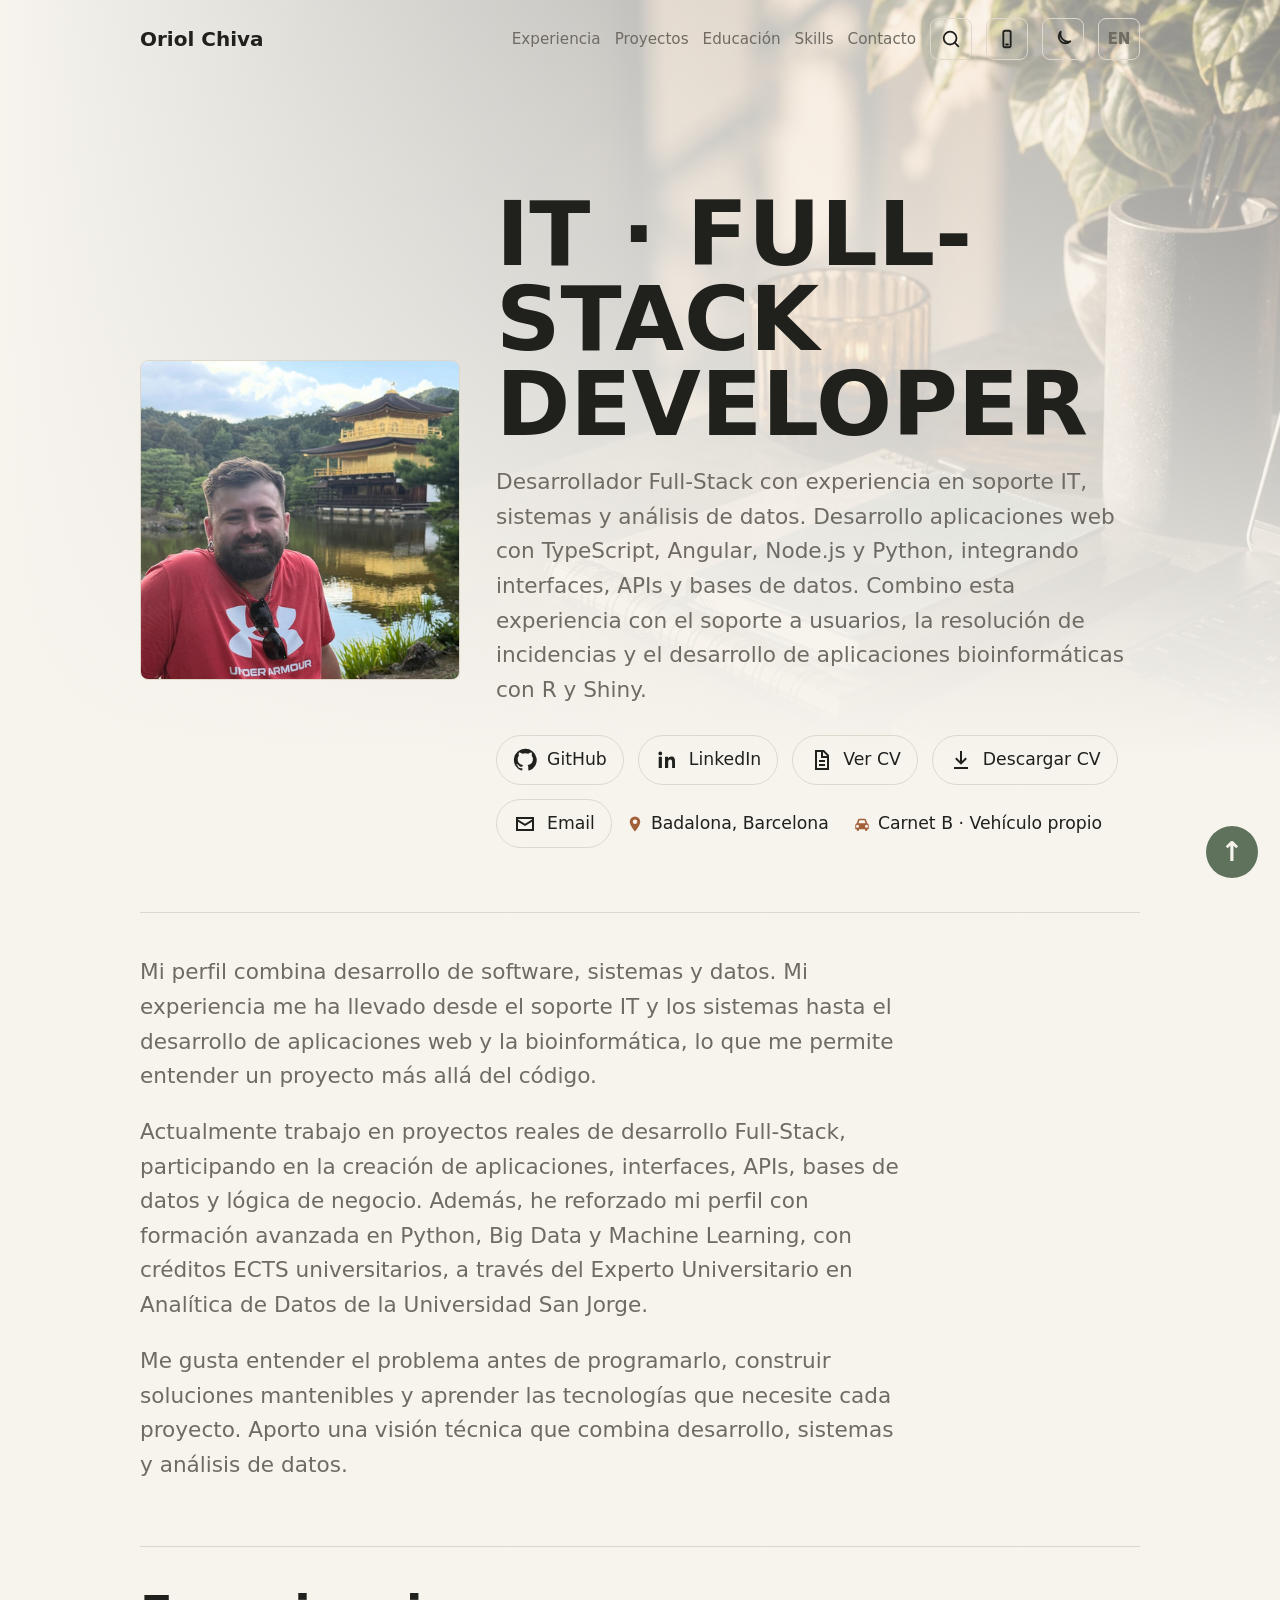
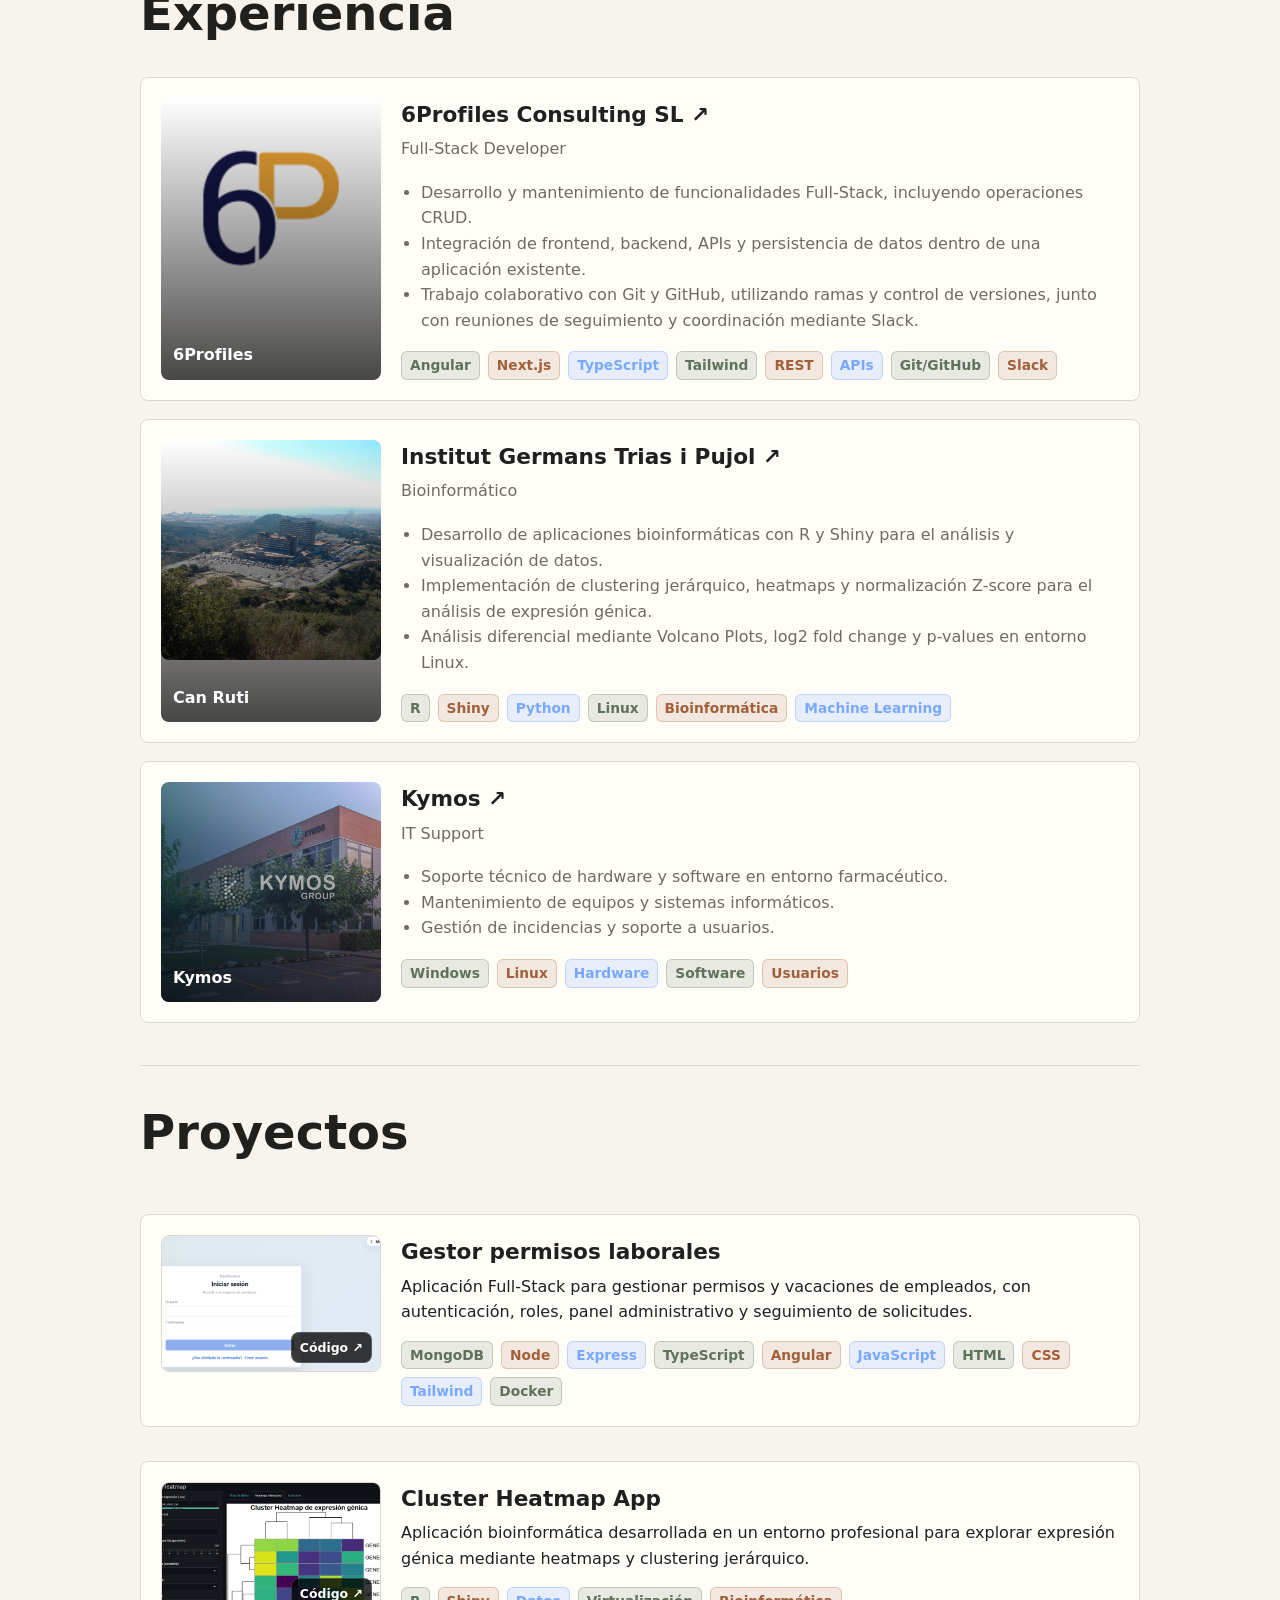
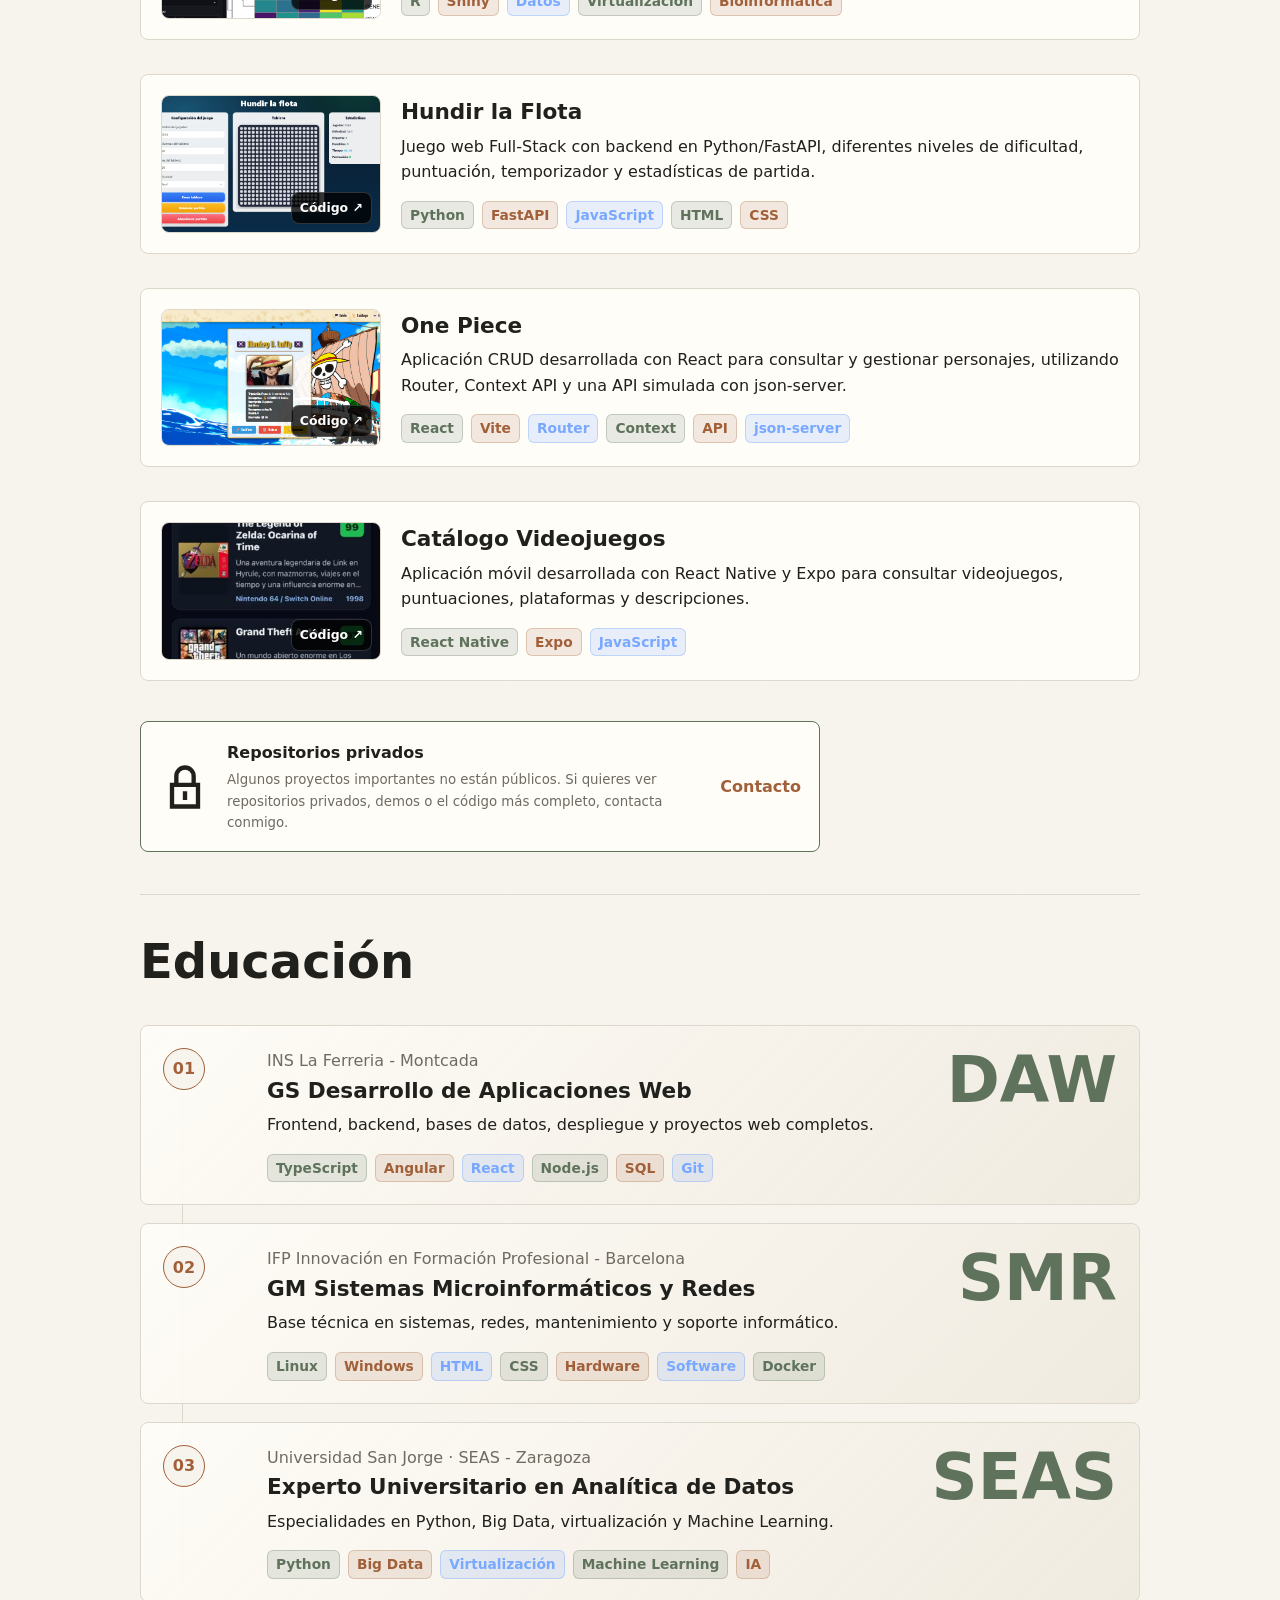
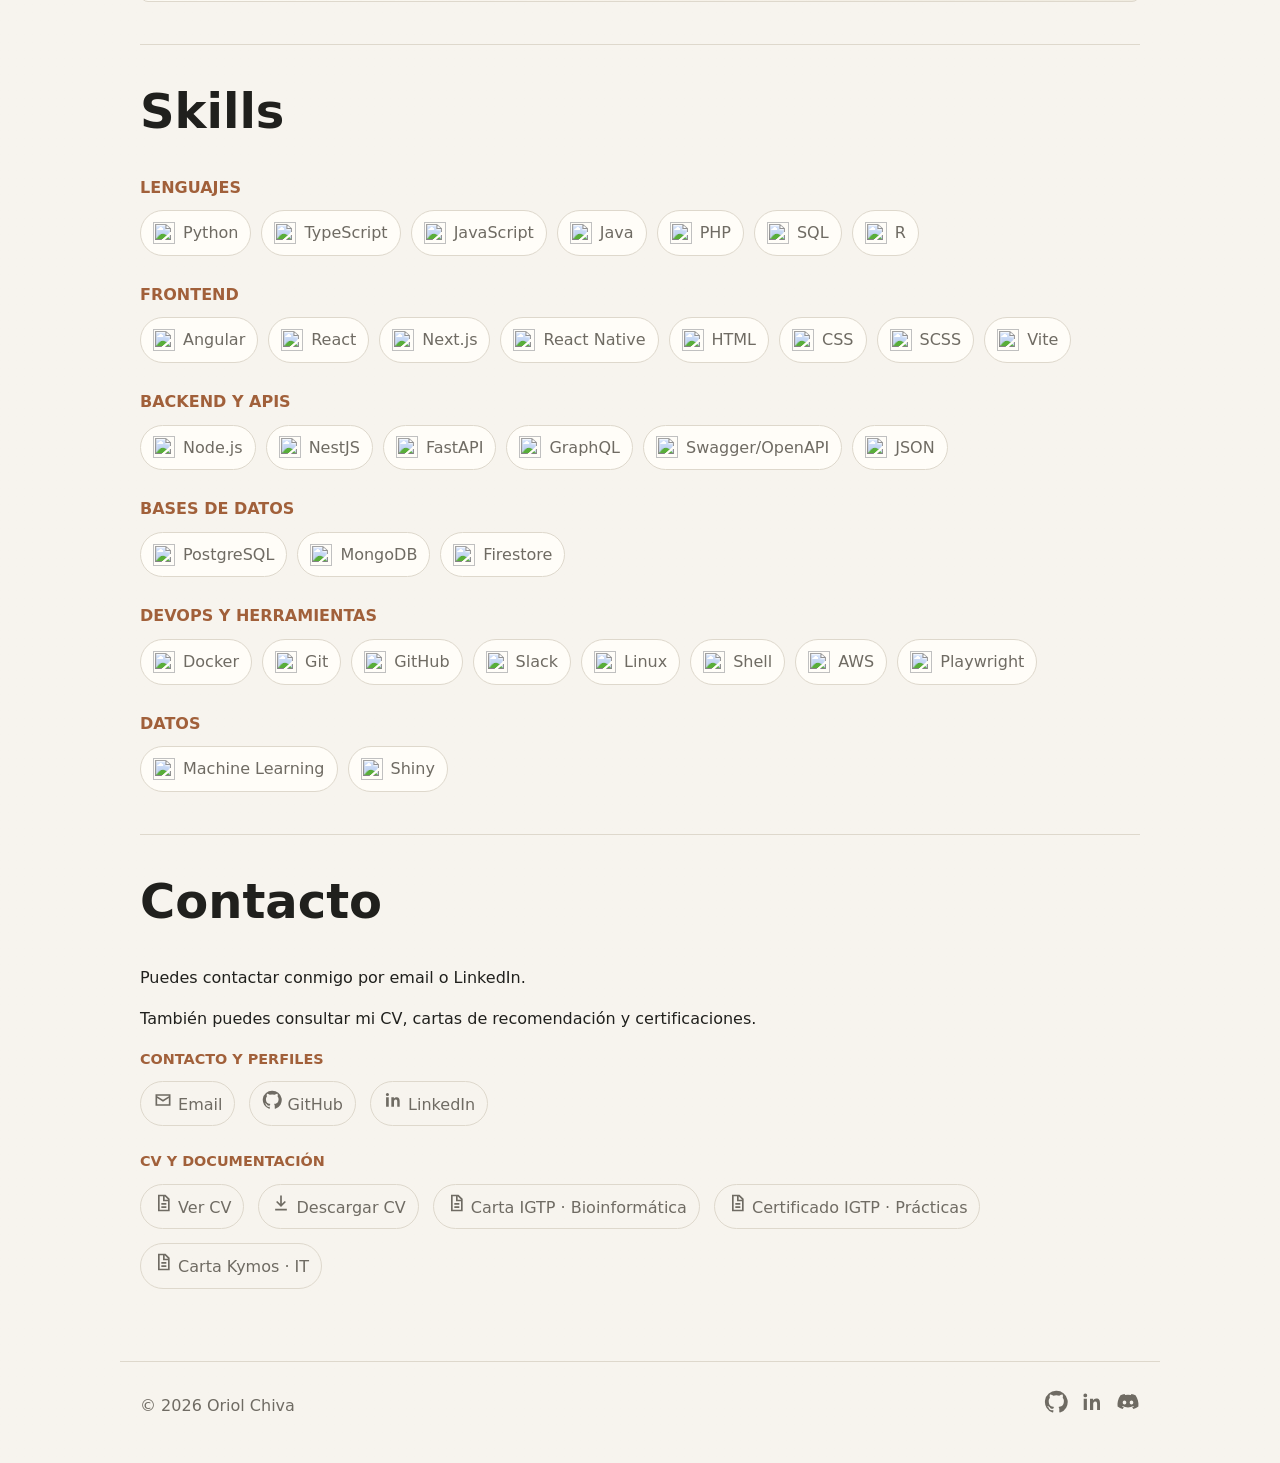
==== commit 0ddf2e34: "Actualiza perfil IT, experiencia IGTP y formación universitaria SEAS" ====
--- a/index.html
+++ b/index.html
@@ -3,11 +3,11 @@
   <head>
     <meta charset="utf-8">
     <meta name="viewport" content="width=device-width, initial-scale=1">
-    <title>Portafolio Full-Stack | Oriol Chiva</title>
-    <meta name="description" content="Proyectos de desarrollo web, APIs, bases de datos, Python, TypeScript, Angular y React.">
+    <title>Portafolio IT y Full-Stack | Oriol Chiva</title>
+    <meta name="description" content="Desarrollo Full-Stack, soporte IT, sistemas y análisis de datos con TypeScript, Angular, Node.js, Python, R y Shiny.">
     <meta property="og:type" content="website">
-    <meta property="og:title" content="Portafolio Full-Stack | Oriol Chiva">
-    <meta property="og:description" content="Proyectos de desarrollo web, APIs, bases de datos, Python, TypeScript, Angular y React.">
+    <meta property="og:title" content="Portafolio IT y Full-Stack | Oriol Chiva">
+    <meta property="og:description" content="Desarrollo Full-Stack, soporte IT, sistemas y análisis de datos con TypeScript, Angular, Node.js, Python, R y Shiny.">
     <meta property="og:url" content="https://chivaa8.github.io/portafolios/">
     <meta property="og:image" content="https://chivaa8.github.io/portafolios/assets/img/hero.jpg">
     <meta property="og:image:width" content="1600">
@@ -17,7 +17,7 @@
     <meta name="twitter:card" content="summary_large_image">
 
     <link rel="stylesheet" href="assets/css/styles.css?v=14">
-    <script src="assets/js/data.js?v=14" defer></script>
+    <script src="assets/js/data.js?v=16" defer></script>
     <script src="assets/js/main.js?v=11" defer></script>
 </head>
   <body>
@@ -40,8 +40,8 @@
       <section class="profile hero-splash">
         <img class="profile-photo" src="assets/img/profile.jpg" alt="Oriol Chiva" loading="eager">
         <div class="hero-copy">
-          <h1 data-i18n="role">FULL-STACK DEVELOPER</h1>
-          <p class="lead" data-i18n="lead">Desarrollador Full-Stack especializado en TypeScript, Angular, Node.js y Python, con experiencia desarrollando aplicaciones web completas, desde interfaces y lógica de negocio hasta APIs REST, bases de datos y arquitectura backend.</p>
+          <h1 data-i18n="role">IT · FULL-STACK DEVELOPER</h1>
+          <p class="lead" data-i18n="lead">Desarrollador Full-Stack con experiencia en soporte IT, sistemas y análisis de datos. Desarrollo aplicaciones web con TypeScript, Angular, Node.js y Python, integrando interfaces, APIs y bases de datos. Combino esta experiencia con el soporte a usuarios, la resolución de incidencias y el desarrollo de aplicaciones bioinformáticas con R y Shiny.</p>
           <div class="hero-links" aria-label="Acciones principales">
             <a href="https://github.com/Chivaa8" target="_blank" rel="noreferrer">
               <svg viewBox="0 0 24 24" aria-hidden="true"><path d="M12 .8a11.2 11.2 0 0 0-3.5 21.8c.6.1.8-.2.8-.5v-2c-3.4.8-4.1-1.4-4.1-1.4-.5-1.4-1.3-1.8-1.3-1.8-1.1-.7.1-.7.1-.7 1.2.1 1.9 1.3 1.9 1.3 1.1 1.9 2.9 1.3 3.5 1 .1-.8.4-1.3.8-1.6-2.7-.3-5.5-1.3-5.5-6a4.7 4.7 0 0 1 1.2-3.2c-.1-.3-.5-1.6.1-3.2 0 0 1-.3 3.3 1.2a11.2 11.2 0 0 1 6 0c2.3-1.5 3.3-1.2 3.3-1.2.6 1.6.2 2.9.1 3.2a4.7 4.7 0 0 1 1.2 3.2c0 4.7-2.8 5.7-5.5 6 .5.4.9 1.2.9 2.4v2.8c0 .3.2.6.8.5A11.2 11.2 0 0 0 12 .8Z"/></svg>
@@ -76,10 +76,10 @@
           Mi perfil combina desarrollo de software, sistemas y datos. Mi experiencia me ha llevado desde el soporte IT y los sistemas hasta el desarrollo de aplicaciones web y la bioinformática, lo que me permite entender un proyecto más allá del código.
         </p>
         <p data-i18n="summary2">
-          Actualmente trabajo en proyectos reales de desarrollo Full-Stack, participando en la creación de aplicaciones, interfaces, APIs, bases de datos y lógica de negocio. Además, he reforzado mi perfil con formación avanzada en Python, Big Data y Machine Learning.
+          Actualmente trabajo en proyectos reales de desarrollo Full-Stack, participando en la creación de aplicaciones, interfaces, APIs, bases de datos y lógica de negocio. Además, he reforzado mi perfil con formación avanzada en Python, Big Data y Machine Learning, con créditos ECTS universitarios, a través del Experto Universitario en Analítica de Datos de la Universidad San Jorge.
         </p>
         <p data-i18n="summary3">
-          Me gusta entender el problema antes de programarlo, construir soluciones mantenibles y aprender las tecnologías que necesite cada proyecto. Busco seguir creciendo como desarrollador y aportar una visión técnica amplia desde el primer día.
+          Me gusta entender el problema antes de programarlo, construir soluciones mantenibles y aprender las tecnologías que necesite cada proyecto. Aporto una visión técnica que combina desarrollo, sistemas y análisis de datos.
         </p>
       </section>
 
@@ -110,11 +110,11 @@
             <h3><a href="https://www.hospitalgermanstrias.cat/" target="_blank" rel="noreferrer" aria-label="Institut Germans Trias i Pujol, web oficial">Institut Germans Trias i Pujol <span aria-hidden="true">↗</span></a></h3>
             <p class="item-meta" data-i18n="bioTag">Bioinformático</p>
             <ul>
-              <li data-i18n="bioPoint1">Visualización de datos bioinformáticos con R y Shiny.</li>
-              <li data-i18n="bioPoint2">Trabajo en entorno Linux dentro de investigación biomédica.</li>
-              <li data-i18n="bioPoint3">Desarrollo de visualizaciones interactivas para explorar datos bioinformáticos.</li>
+              <li data-i18n="bioPoint1">Desarrollo de aplicaciones bioinformáticas con R y Shiny para el análisis y visualización de datos.</li>
+              <li data-i18n="bioPoint2">Implementación de clustering jerárquico, heatmaps y normalización Z-score para el análisis de expresión génica.</li>
+              <li data-i18n="bioPoint3">Análisis diferencial mediante Volcano Plots, log2 fold change y p-values en entorno Linux.</li>
             </ul>
-            <p class="tags">R Shiny Python Linux Bioinformática Datos</p>
+            <p class="tags">R Shiny Python Linux Bioinformática Machine Learning</p>
           </div>
         </article>
         <article class="resume-item">
@@ -231,12 +231,12 @@
             </div>
             <strong>SMR</strong>
           </article>
-          <article class="education-card" role="button" tabindex="0" data-education-open="seas" aria-label="Ver detalles de cursos SEAS">
+          <article class="education-card" role="button" tabindex="0" data-education-open="seas" aria-label="Ver detalles del Experto Universitario en Analítica de Datos">
             <span class="education-number">03</span>
             <div>
-              <p class="item-meta">SEAS Estudios Superiores Abiertos</p>
-              <h3>Formación complementaria</h3>
-              <p data-i18n="seasText">Formación técnica en Python, Big Data, virtualización y Machine Learning.</p>
+              <p class="item-meta">Universidad San Jorge · SEAS - Zaragoza</p>
+              <h3>Experto Universitario en Analítica de Datos</h3>
+              <p data-i18n="seasText">Especialidades en Python, Big Data, virtualización y Machine Learning.</p>
               <p class="tags">Python Big Data Virtualización Machine Learning IA</p>
             </div>
             <strong>SEAS</strong>
@@ -251,7 +251,7 @@
 
       <section class="section contact" id="contacto">
         <h2 data-i18n="contactTitle">Contacto</h2>
-        <p data-i18n="contactText">Estoy abierto a nuevas oportunidades en desarrollo de software. Puedes contactar conmigo por email o LinkedIn.</p>
+        <p data-i18n="contactText">Puedes contactar conmigo por email o LinkedIn.</p>
         <p data-i18n="recommendationText">También puedes consultar mi CV, cartas de recomendación y certificaciones.</p>
         <div class="contact-link-group">
           <h3 data-i18n="contactProfiles">Contacto y perfiles</h3>
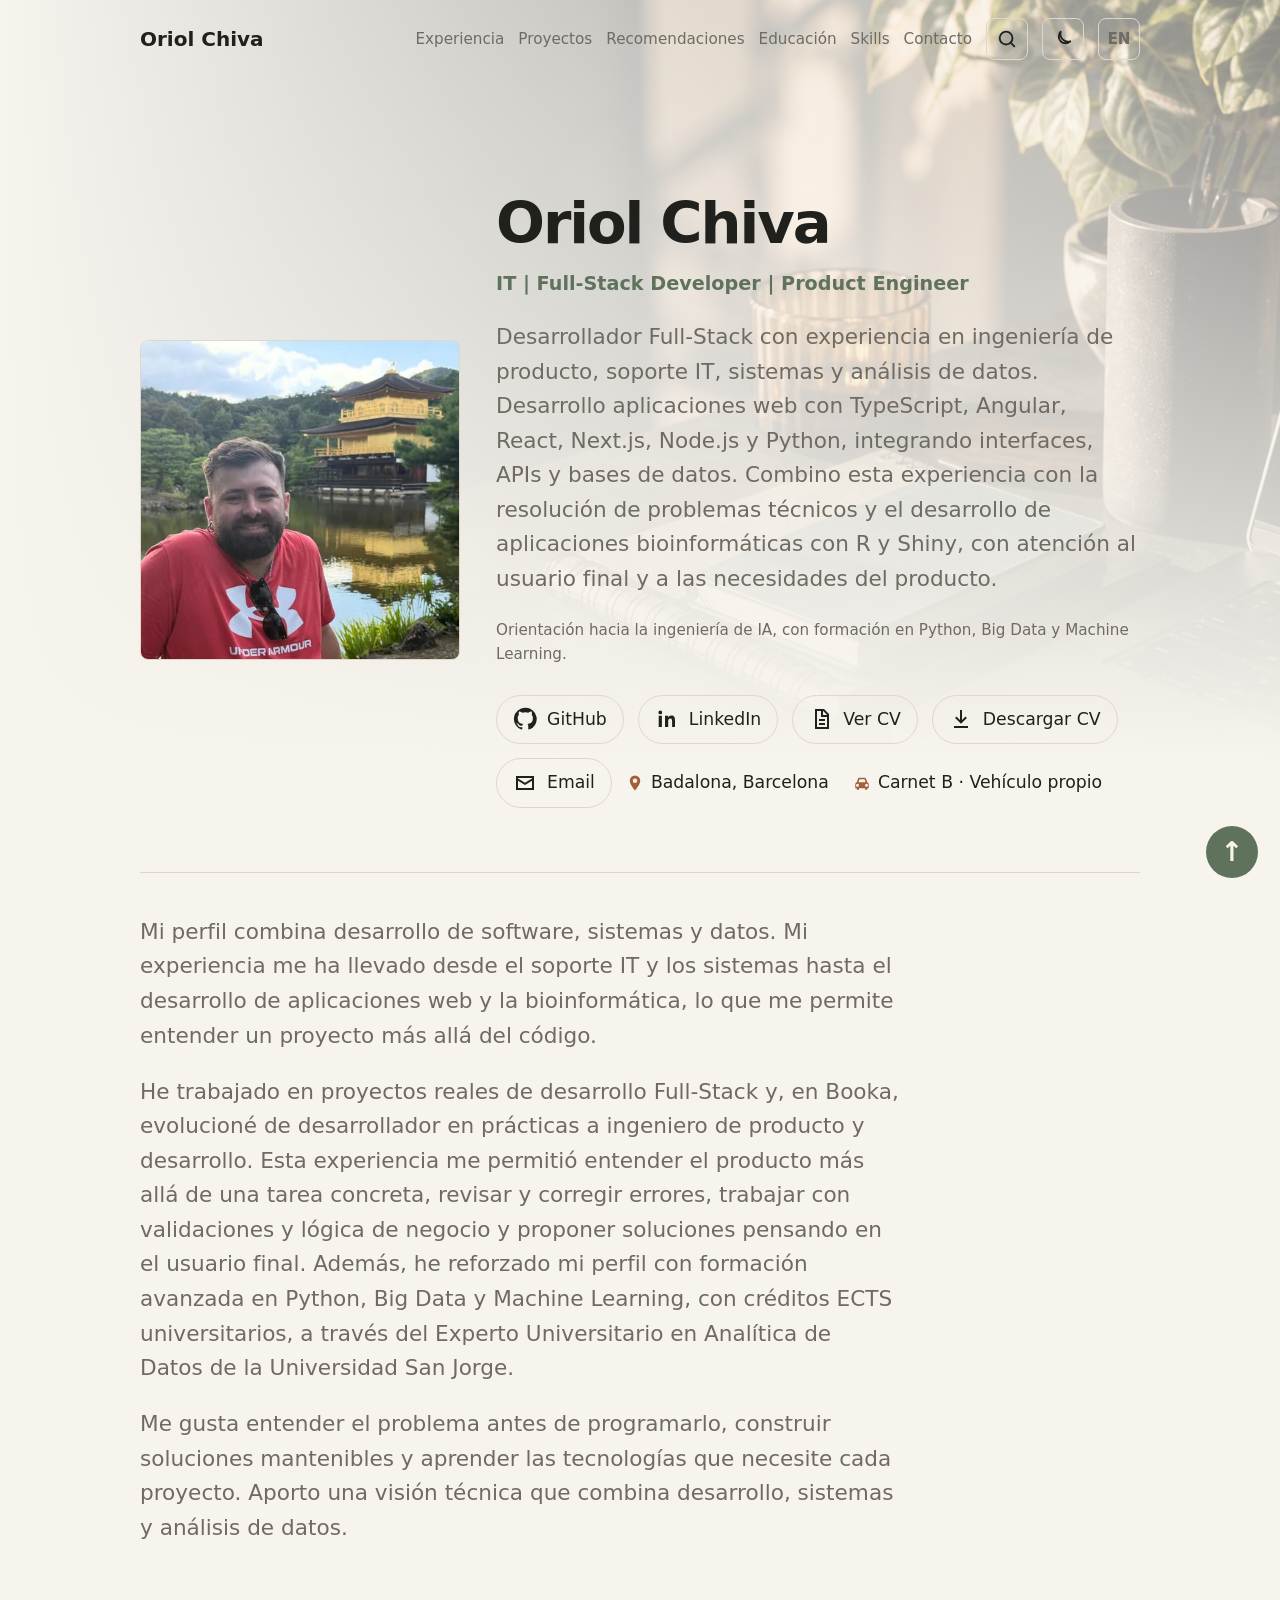
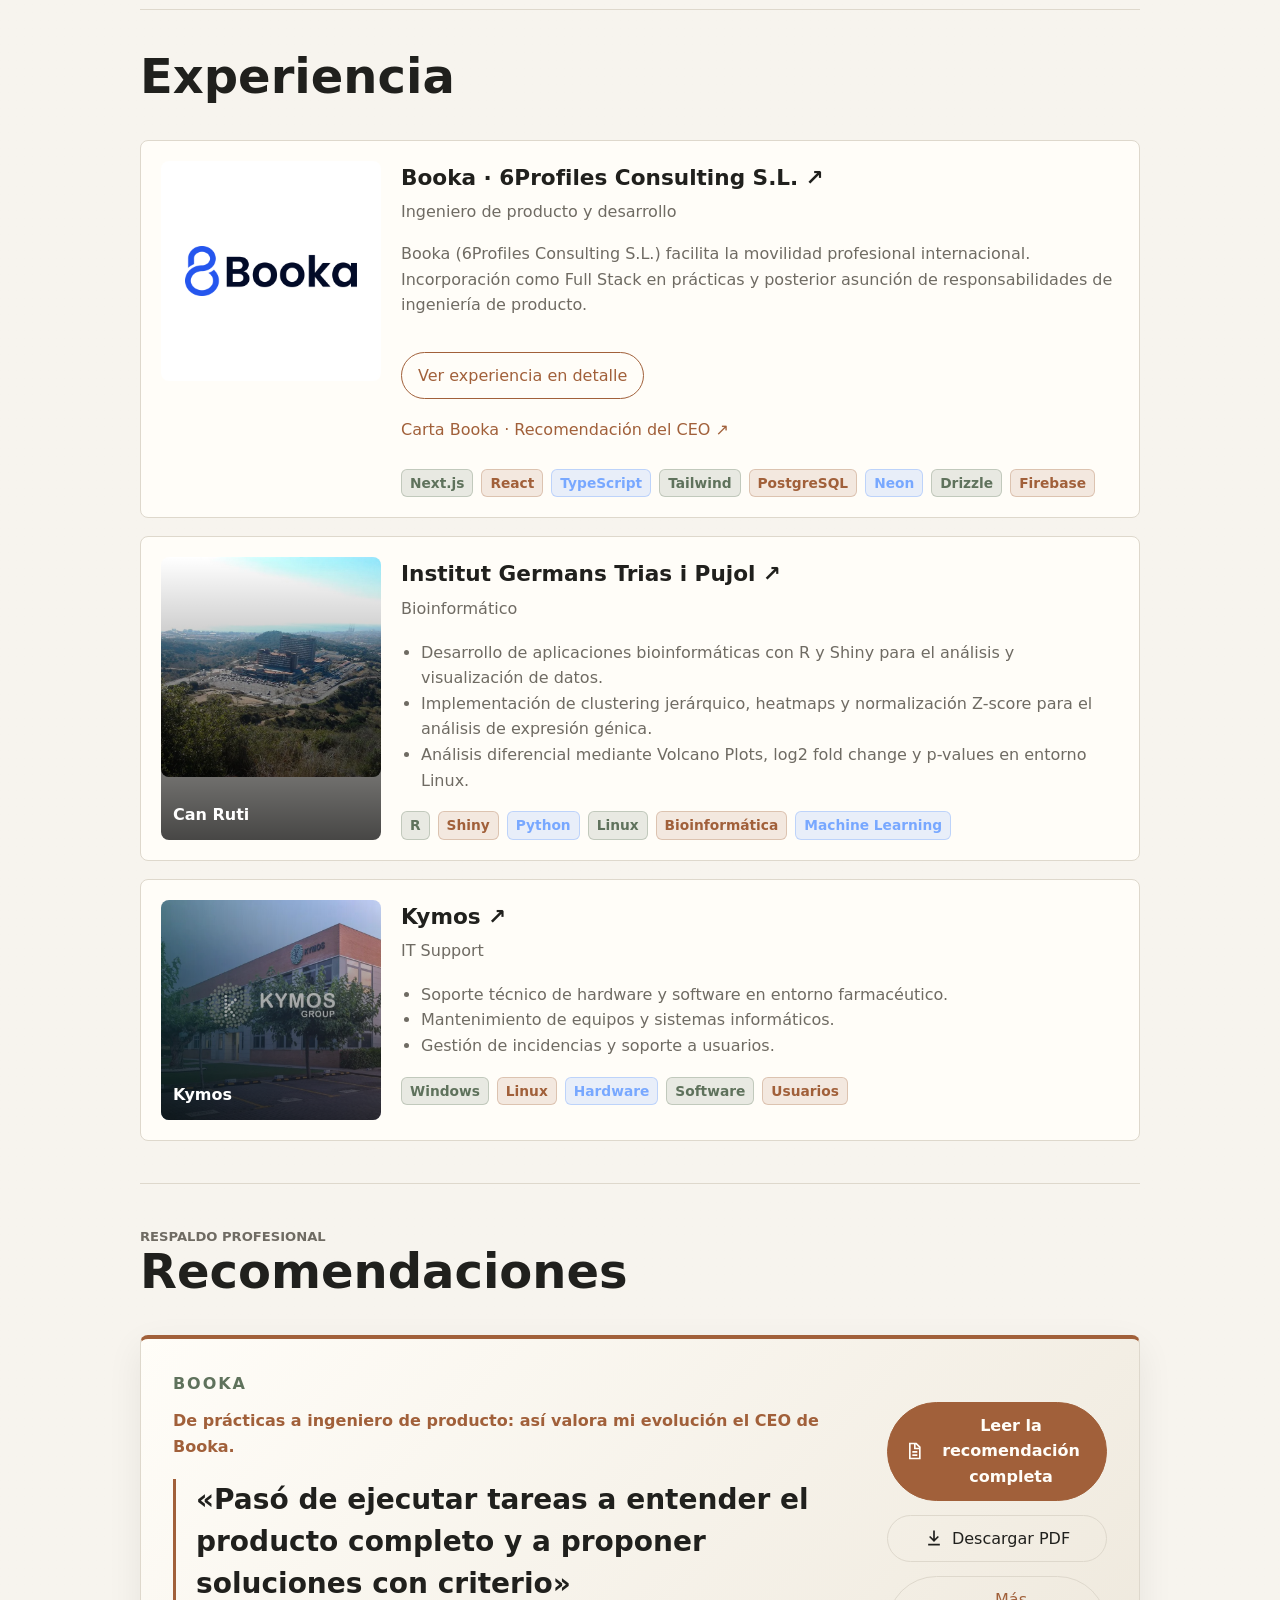
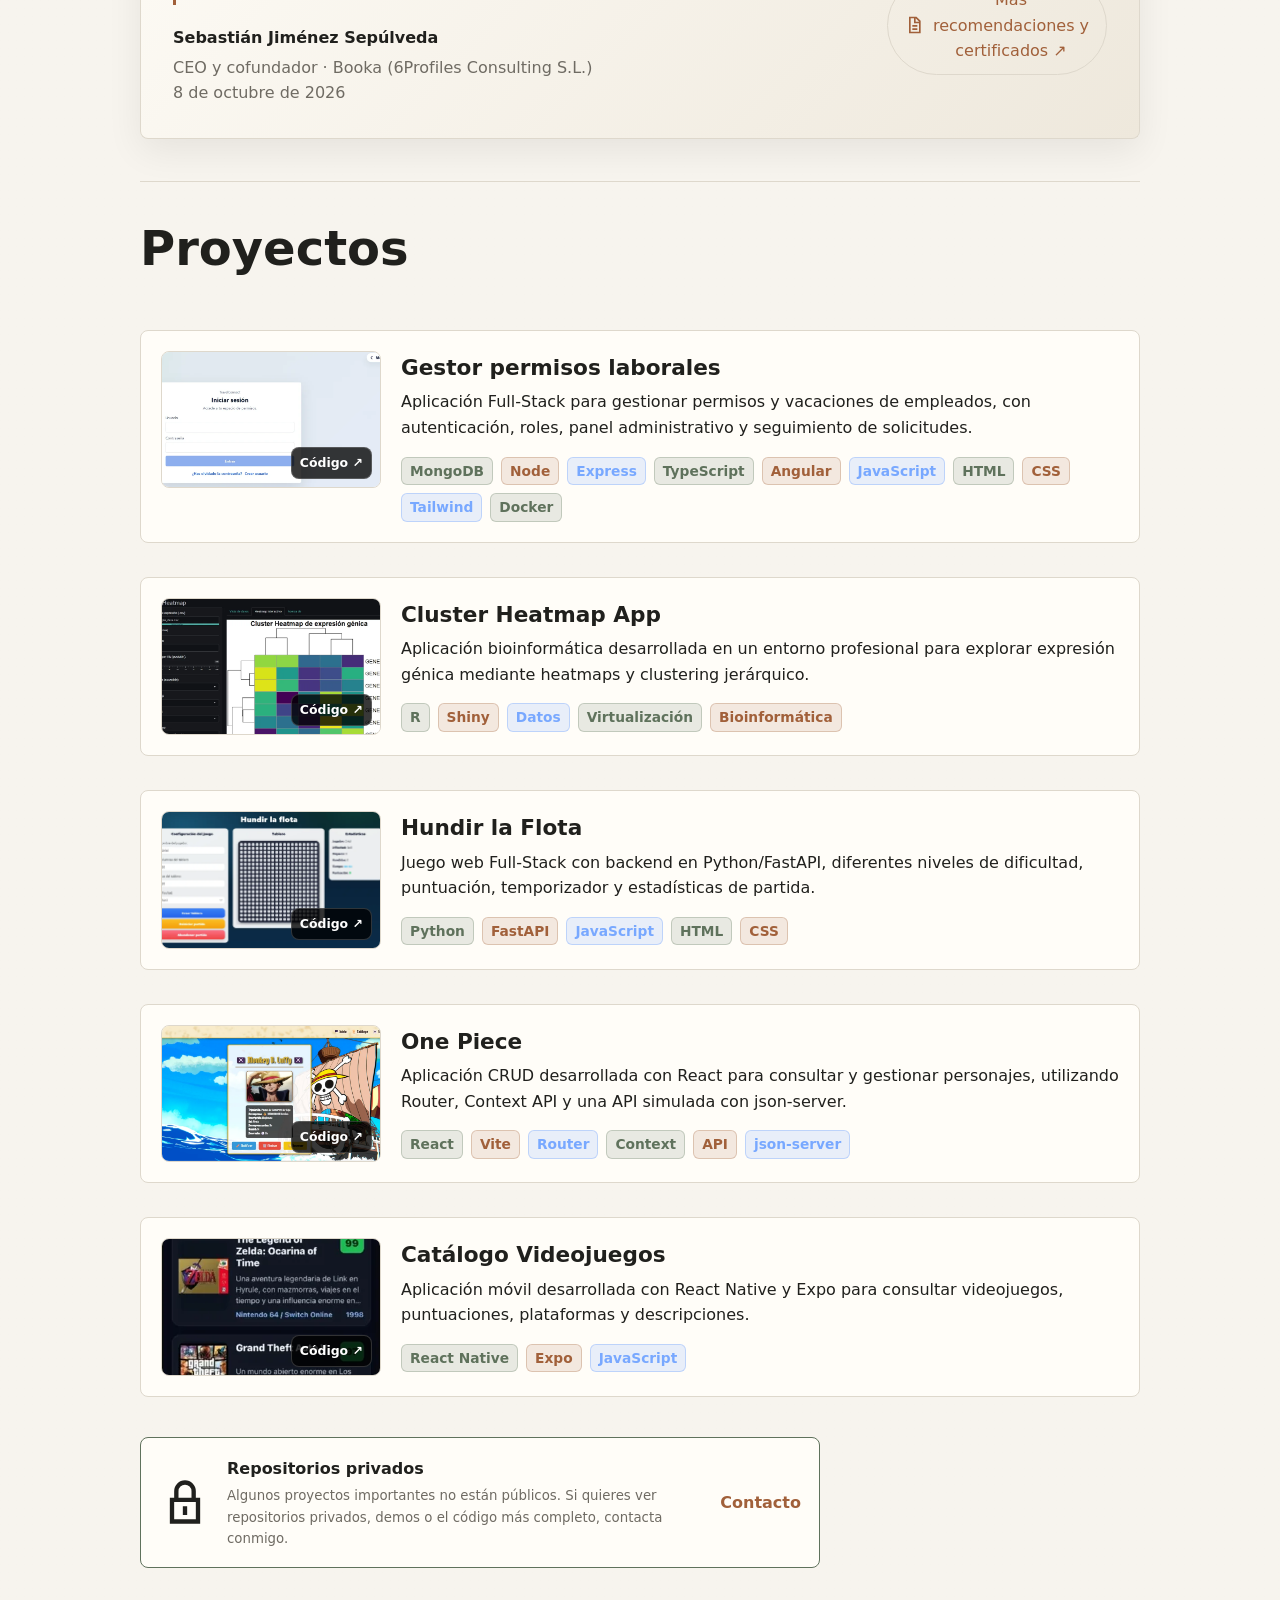
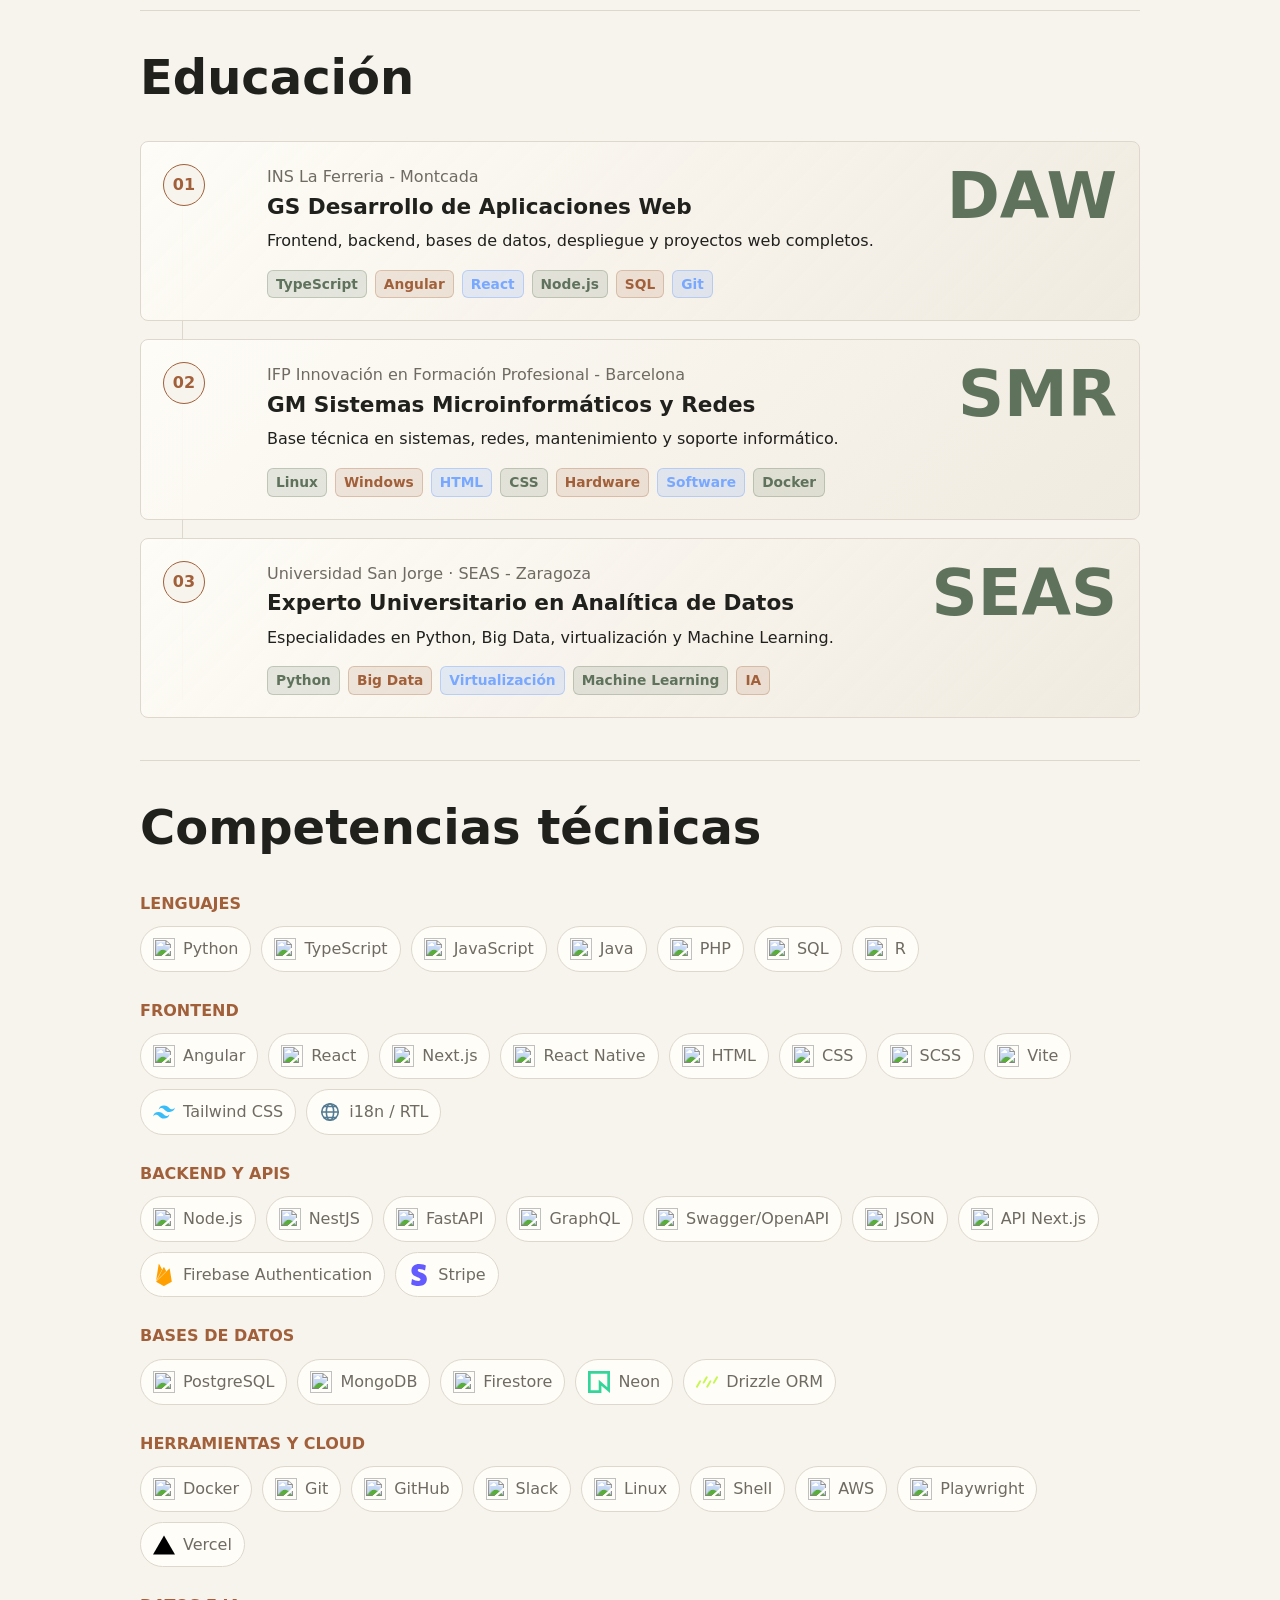
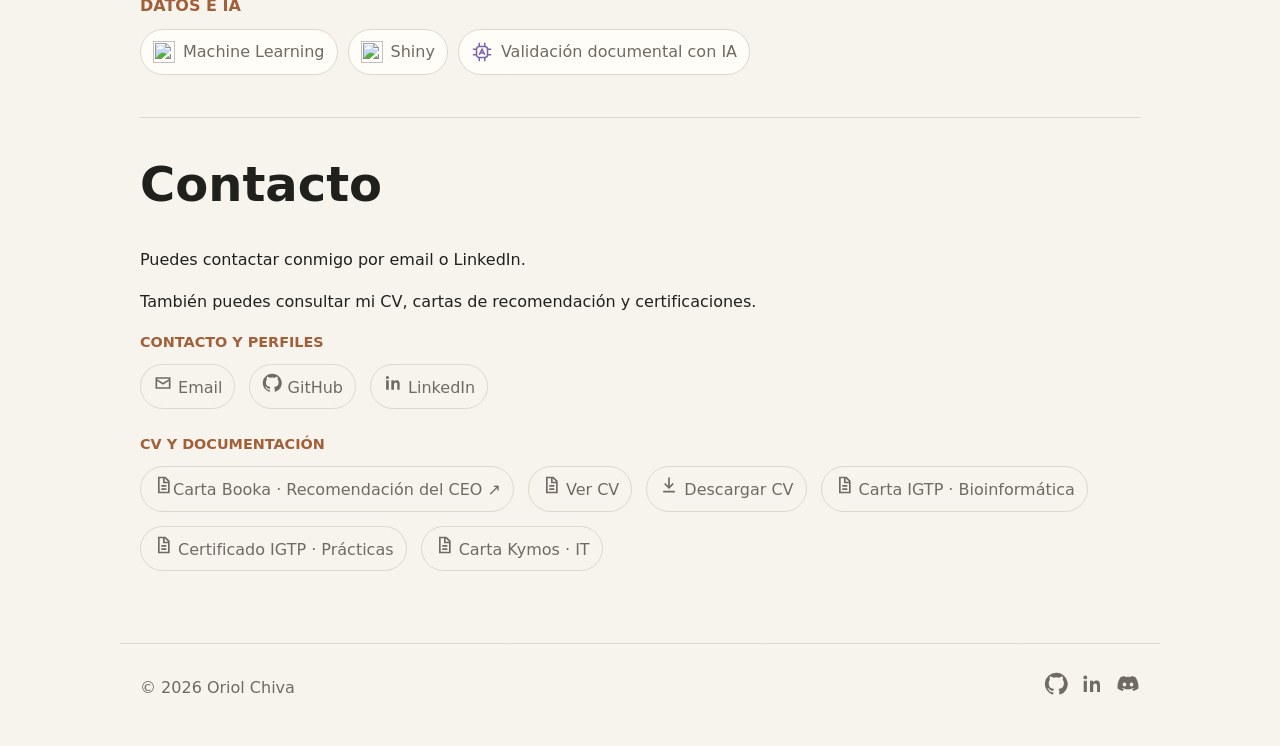
==== commit 18fa41fb: "Actualiza experiencia Booka, recomendaciones y presentación profesional" ====
--- a/index.html
+++ b/index.html
@@ -3,11 +3,11 @@
   <head>
     <meta charset="utf-8">
     <meta name="viewport" content="width=device-width, initial-scale=1">
-    <title>Portafolio IT y Full-Stack | Oriol Chiva</title>
-    <meta name="description" content="Desarrollo Full-Stack, soporte IT, sistemas y análisis de datos con TypeScript, Angular, Node.js, Python, R y Shiny.">
+    <title>Oriol Chiva | Full-Stack Developer & Product Engineer</title>
+    <meta name="description" content="Oriol Chiva, Full-Stack Developer y Product Engineer con experiencia en Booka. Experiencia en productos reales, TypeScript, React y Next.js. Formación en Python, Big Data e IA.">
     <meta property="og:type" content="website">
-    <meta property="og:title" content="Portafolio IT y Full-Stack | Oriol Chiva">
-    <meta property="og:description" content="Desarrollo Full-Stack, soporte IT, sistemas y análisis de datos con TypeScript, Angular, Node.js, Python, R y Shiny.">
+    <meta property="og:title" content="Oriol Chiva | Full-Stack Developer & Product Engineer">
+    <meta property="og:description" content="Oriol Chiva, Full-Stack Developer y Product Engineer con experiencia en Booka. Experiencia en productos reales, TypeScript, React y Next.js. Formación en Python, Big Data e IA.">
     <meta property="og:url" content="https://chivaa8.github.io/portafolios/">
     <meta property="og:image" content="https://chivaa8.github.io/portafolios/assets/img/hero.jpg">
     <meta property="og:image:width" content="1600">
@@ -16,33 +16,35 @@
 
     <meta name="twitter:card" content="summary_large_image">
 
-    <link rel="stylesheet" href="assets/css/styles.css?v=14">
-    <script src="assets/js/data.js?v=16" defer></script>
-    <script src="assets/js/main.js?v=11" defer></script>
+    <link rel="stylesheet" href="assets/css/styles.css?v=27">
+    <script src="assets/js/data.js?v=27" defer></script>
+    <script src="assets/js/main.js?v=17" defer></script>
+<link rel="canonical" href="https://chivaa8.github.io/portafolios/">
+    <meta property="og:locale" content="es_ES">
 </head>
   <body>
+    <a class="skip-link" href="#contenido" data-i18n="skip">Saltar al contenido</a>
     <header class="site-header">
       <a class="brand" href="#inicio">Oriol Chiva</a>
       <nav aria-label="Principal">
         <a href="#experiencia" data-i18n="navExperience">Experiencia</a>
         <a href="#proyectos" data-i18n="navProjects">Proyectos</a>
-        <a href="#educacion" data-i18n="navEducation">Educación</a>
+        <a href="#recomendaciones" data-i18n="recommendationsCta">Recomendaciones</a><a href="#educacion" data-i18n="navEducation">Educación</a>
         <a href="#skills">Skills</a>
         <a href="#contacto" data-i18n="navContact">Contacto</a>
         <button class="icon-button" type="button" data-search-toggle aria-label="Buscar" title="Buscar"></button>
-        <button class="icon-button" type="button" data-device-toggle aria-label="Vista movil" title="Vista movil"></button>
         <button class="icon-button" type="button" data-theme-toggle aria-label="Cambiar tema" title="Cambiar tema"></button>
         <button class="lang-toggle" type="button" data-lang-toggle>EN</button>
       </nav>
     </header>
 
     <main id="inicio" class="page-shell">
-      <section class="profile hero-splash">
-        <img class="profile-photo" src="assets/img/profile.jpg" alt="Oriol Chiva" loading="eager">
+      <section id="contenido" class="profile hero-splash" aria-label="Oriol Chiva">
+        <img class="profile-photo" width="432" height="576" src="assets/img/profile.webp" alt="Oriol Chiva" loading="eager">
         <div class="hero-copy">
-          <h1 data-i18n="role">IT · FULL-STACK DEVELOPER</h1>
-          <p class="lead" data-i18n="lead">Desarrollador Full-Stack con experiencia en soporte IT, sistemas y análisis de datos. Desarrollo aplicaciones web con TypeScript, Angular, Node.js y Python, integrando interfaces, APIs y bases de datos. Combino esta experiencia con el soporte a usuarios, la resolución de incidencias y el desarrollo de aplicaciones bioinformáticas con R y Shiny.</p>
-          <div class="hero-links" aria-label="Acciones principales">
+          <h1 class="hero-name">Oriol Chiva</h1><p class="hero-role" data-i18n="role">IT | Full-Stack Developer | Product Engineer</p>
+          <p class="lead" data-i18n="lead">Desarrollador Full-Stack con experiencia en ingeniería de producto, soporte IT, sistemas y análisis de datos. Desarrollo aplicaciones web con TypeScript, Angular, React, Next.js, Node.js y Python, integrando interfaces, APIs y bases de datos. Combino esta experiencia con la resolución de problemas técnicos y el desarrollo de aplicaciones bioinformáticas con R y Shiny, con atención al usuario final y a las necesidades del producto.</p>
+          <p class="ai-focus" data-i18n="aiFocus">Orientación hacia la ingeniería de IA, con formación en Python, Big Data y Machine Learning.</p><div class="hero-links" aria-label="Acciones principales">
             <a href="https://github.com/Chivaa8" target="_blank" rel="noreferrer">
               <svg viewBox="0 0 24 24" aria-hidden="true"><path d="M12 .8a11.2 11.2 0 0 0-3.5 21.8c.6.1.8-.2.8-.5v-2c-3.4.8-4.1-1.4-4.1-1.4-.5-1.4-1.3-1.8-1.3-1.8-1.1-.7.1-.7.1-.7 1.2.1 1.9 1.3 1.9 1.3 1.1 1.9 2.9 1.3 3.5 1 .1-.8.4-1.3.8-1.6-2.7-.3-5.5-1.3-5.5-6a4.7 4.7 0 0 1 1.2-3.2c-.1-.3-.5-1.6.1-3.2 0 0 1-.3 3.3 1.2a11.2 11.2 0 0 1 6 0c2.3-1.5 3.3-1.2 3.3-1.2.6 1.6.2 2.9.1 3.2a4.7 4.7 0 0 1 1.2 3.2c0 4.7-2.8 5.7-5.5 6 .5.4.9 1.2.9 2.4v2.8c0 .3.2.6.8.5A11.2 11.2 0 0 0 12 .8Z"/></svg>
               GitHub
@@ -75,9 +77,7 @@
         <p data-i18n="summary1">
           Mi perfil combina desarrollo de software, sistemas y datos. Mi experiencia me ha llevado desde el soporte IT y los sistemas hasta el desarrollo de aplicaciones web y la bioinformática, lo que me permite entender un proyecto más allá del código.
         </p>
-        <p data-i18n="summary2">
-          Actualmente trabajo en proyectos reales de desarrollo Full-Stack, participando en la creación de aplicaciones, interfaces, APIs, bases de datos y lógica de negocio. Además, he reforzado mi perfil con formación avanzada en Python, Big Data y Machine Learning, con créditos ECTS universitarios, a través del Experto Universitario en Analítica de Datos de la Universidad San Jorge.
-        </p>
+        <p data-i18n="summary2">He trabajado en proyectos reales de desarrollo Full-Stack y, en Booka, evolucioné de desarrollador en prácticas a ingeniero de producto y desarrollo. Esta experiencia me permitió entender el producto más allá de una tarea concreta, revisar y corregir errores, trabajar con validaciones y lógica de negocio y proponer soluciones pensando en el usuario final. Además, he reforzado mi perfil con formación avanzada en Python, Big Data y Machine Learning, con créditos ECTS universitarios, a través del Experto Universitario en Analítica de Datos de la Universidad San Jorge.</p>
         <p data-i18n="summary3">
           Me gusta entender el problema antes de programarlo, construir soluciones mantenibles y aprender las tecnologías que necesite cada proyecto. Aporto una visión técnica que combina desarrollo, sistemas y análisis de datos.
         </p>
@@ -85,25 +85,20 @@
 
       <section class="section" id="experiencia">
         <h2 data-i18n="experienceTitle">Experiencia</h2>
-        <article class="resume-item">
-          <a class="work-photo" href="https://6profiles.com/" target="_blank" rel="noreferrer" aria-label="Web oficial de 6Profiles Consulting">
-            <img class="company-logo" src="assets/img/6profiles.webp" alt="Logotipo de 6Profiles Consulting" loading="lazy">
-            <span>6Profiles</span>
+        <article class="resume-item booka-card" data-booka-card tabindex="0" aria-label="Booka: ver experiencia en detalle" aria-haspopup="dialog">
+          <a class="work-photo booka-photo" href="https://www.usebooka.com/es" target="_blank" rel="noreferrer" aria-label="Web oficial de Booka">
+            <img class="company-logo" src="assets/img/booka.webp" alt="Logotipo oficial de Booka" loading="lazy">
+            <span>Booka</span>
           </a>
           <div>
-            <h3><a href="https://6profiles.com/" target="_blank" rel="noreferrer" aria-label="6Profiles Consulting SL, web oficial">6Profiles Consulting SL <span aria-hidden="true">↗</span></a></h3>
-            <p class="item-meta" data-i18n="profilesRole">Full-Stack Developer</p>
-            <ul>
-              <li data-i18n="profilesPoint1">Desarrollo y mantenimiento de funcionalidades Full-Stack, incluyendo operaciones CRUD.</li>
-              <li data-i18n="profilesPoint2">Integración de frontend, backend, APIs y persistencia de datos dentro de una aplicación existente.</li>
-              <li data-i18n="profilesPoint3">Trabajo colaborativo con Git y GitHub, utilizando ramas y control de versiones, junto con reuniones de seguimiento y coordinación mediante Slack.</li>
-            </ul>
-            <p class="tags">Angular Next.js TypeScript Tailwind REST APIs Git/GitHub Slack</p>
-          </div>
+            <h3><a href="https://www.usebooka.com/es" target="_blank" rel="noreferrer" aria-label="Booka, web oficial">Booka · 6Profiles Consulting S.L. <span aria-hidden="true">↗</span></a></h3>
+            <p class="item-meta" data-i18n="profilesRole">Ingeniero de producto y desarrollo</p><p class="experience-context" data-i18n="bookaContext">Booka (6Profiles Consulting S.L.) facilita la movilidad profesional internacional. Incorporación como Full Stack en prácticas y posterior asunción de responsabilidades de ingeniería de producto.</p>
+            <button class="booka-details-button" type="button" data-booka-open aria-haspopup="dialog" data-i18n="bookaDetails">Ver experiencia en detalle</button><div class="booka-letter-link"><a class="text-link" href="assets/docs/Carta_Recomendacion_Oriol_Chiva.pdf" target="_blank" rel="noreferrer" data-i18n="bookaLetter">Carta Booka · Recomendación del CEO ↗</a></div>
+          <p class="tags booka-stack-box">Next.js React TypeScript Tailwind PostgreSQL Neon Drizzle Firebase</p></div>
         </article>
         <article class="resume-item">
           <a class="work-photo" href="https://www.hospitalgermanstrias.cat/" target="_blank" rel="noreferrer" aria-label="Web oficial Hospital Germans Trias i Pujol">
-            <img src="assets/img/can-ruti.jpg" alt="Hospital Germans Trias i Pujol, Can Ruti" loading="lazy">
+            <img width="900" height="675" src="assets/img/can-ruti.webp" alt="Hospital Germans Trias i Pujol, Can Ruti" loading="lazy">
             <span>Can Ruti</span>
           </a>
           <div>
@@ -119,7 +114,7 @@
         </article>
         <article class="resume-item">
           <a class="work-photo" href="https://kymos.com/" target="_blank" rel="noreferrer" aria-label="Web oficial Kymos">
-            <img src="assets/img/kymos.jpg" alt="Kymos Group" loading="lazy">
+            <img width="700" height="700" src="assets/img/kymos.webp" alt="Kymos Group" loading="lazy">
             <span>Kymos</span>
           </a>
           <div>
@@ -135,11 +130,15 @@
         </article>
       </section>
 
+      <section class="section recommendation-section" id="recomendaciones">
+        <p class="eyebrow" data-i18n="recommendationEyebrow">RESPALDO PROFESIONAL</p><h2 data-i18n="recommendationsCta">Recomendaciones</h2>
+        <article class="recommendation-card"><div><span class="reference-company">BOOKA</span><p data-i18n="referenceIntro">Recomendación expresa del CEO y cofundador de Booka.</p><blockquote data-i18n="referenceQuote">«Pasó de ejecutar tareas a entender el producto completo y a proponer soluciones con criterio»</blockquote><p class="reference-author">Sebastián Jiménez Sepúlveda</p><p class="item-meta" data-i18n="referenceRole">CEO y cofundador · Booka (6Profiles Consulting S.L.)</p><p class="item-meta"><time datetime="2026-10-08" data-i18n="referenceDate">8 de octubre de 2026</time></p></div><div class="reference-actions"><a class="primary-cta" href="assets/docs/Carta_Recomendacion_Oriol_Chiva.pdf" target="_blank" rel="noreferrer" ><svg viewBox="0 0 24 24" aria-hidden="true"><path d="M6 2h9l5 5v15H6V2Zm8 1.8V8h4.2L14 3.8ZM8 4v16h10V10h-6V4H8Zm2 8h6v2h-6v-2Zm0 4h6v2h-6v-2Z"/></svg><span data-i18n="viewReference">Ver carta original ↗</span></a><a href="assets/docs/Carta_Recomendacion_Oriol_Chiva.pdf" download ><svg viewBox="0 0 24 24" aria-hidden="true"><path d="M11 3h2v10l3.5-3.5 1.4 1.4-5.9 5.9-5.9-5.9 1.4-1.4L11 13V3Zm-6 16h14v2H5v-2Z"/></svg><span data-i18n="downloadReference">Descargar PDF</span></a><a class="text-link" href="#contacto" ><svg viewBox="0 0 24 24" aria-hidden="true"><path d="M6 2h9l5 5v15H6V2Zm8 1.8V8h4.2L14 3.8ZM8 4v16h10V10h-6V4H8Zm2 8h6v2h-6v-2Zm0 4h6v2h-6v-2Z"/></svg><span data-i18n="otherReferences">Más recomendaciones y certificados ↗</span></a></div></article>
+      </section>
       <section class="section" id="proyectos">
         <h2 data-i18n="projectsTitle">Proyectos</h2>
         <div class="project-list">
-          <article class="project-card" data-project="permisos" data-search="mongodb node express typescript angular javascript html css tailwind docker daw dam permisos laborales producto frontend" tabindex="0">
-            <div class="project-thumb"><img src="assets/img/project-permisos.jpg" alt="Vista del gestor de permisos laborales" loading="lazy"><div class="project-actions">
+          <article class="project-card" data-project="permisos" data-search="mongodb node express typescript angular javascript html css tailwind docker daw dam permisos laborales producto frontend" tabindex="0" role="button" aria-haspopup="dialog">
+            <div class="project-thumb"><img width="1000" height="513" src="assets/img/project-permisos.webp" alt="Vista del gestor de permisos laborales" loading="lazy"><div class="project-actions">
                 <a href="https://github.com/Chivaa8/gestor-permisos-laborales" target="_blank" rel="noreferrer" data-i18n="code">Código</a>
               </div></div>
             <div>
@@ -150,8 +149,8 @@
             </div>
           </article>
 
-          <article class="project-card" data-project="heatmap" data-search="r shiny datos virtualizacion bioinformatica heatmap clustering expresion genica" tabindex="0">
-            <div class="project-thumb"><img src="assets/img/project-heatmap.jpg" alt="Vista del proyecto Cluster Heatmap" loading="lazy"><div class="project-actions">
+          <article class="project-card" data-project="heatmap" data-search="r shiny datos virtualizacion bioinformatica heatmap clustering expresion genica" tabindex="0" role="button" aria-haspopup="dialog">
+            <div class="project-thumb"><img width="1000" height="485" src="assets/img/project-heatmap.webp" alt="Vista del proyecto Cluster Heatmap" loading="lazy"><div class="project-actions">
                 <a href="https://github.com/Chivaa8/primera_app_r_cluster_heatmap" target="_blank" rel="noreferrer" data-i18n="code">Código</a>
               </div></div>
             <div>
@@ -162,8 +161,8 @@
             </div>
           </article>
 
-          <article class="project-card" data-project="flota" data-search="python fastapi javascript html css juego hundir flota backend frontend" tabindex="0">
-            <div class="project-thumb"><img src="assets/img/project-flota.jpg" alt="Vista del juego Hundir la Flota" loading="lazy"><div class="project-actions">
+          <article class="project-card" data-project="flota" data-search="python fastapi javascript html css juego hundir flota backend frontend" tabindex="0" role="button" aria-haspopup="dialog">
+            <div class="project-thumb"><img width="1000" height="545" src="assets/img/project-flota.webp" alt="Vista del juego Hundir la Flota" loading="lazy"><div class="project-actions">
                 <a href="https://github.com/Chivaa8/Hundir-Flota" target="_blank" rel="noreferrer" data-i18n="code">Código</a>
               </div></div>
             <div>
@@ -174,8 +173,8 @@
             </div>
           </article>
 
-          <article class="project-card" data-project="onepiece" data-search="react vite javascript api html css crud router context json-server one piece" tabindex="0">
-            <div class="project-thumb"><img src="assets/img/project-onepiece.jpg" alt="Vista del proyecto One Piece" loading="lazy"><div class="project-actions">
+          <article class="project-card" data-project="onepiece" data-search="react vite javascript api html css crud router context json-server one piece" tabindex="0" role="button" aria-haspopup="dialog">
+            <div class="project-thumb"><img width="1000" height="506" src="assets/img/project-onepiece.webp" alt="Vista del proyecto One Piece" loading="lazy"><div class="project-actions">
                 <a href="https://github.com/Chivaa8/One-Piece" target="_blank" rel="noreferrer" data-i18n="code">Código</a>
               </div></div>
             <div>
@@ -186,8 +185,8 @@
             </div>
           </article>
 
-          <article class="project-card" data-project="videojuegos" data-search="react native expo mobile javascript movil videojuegos catalogo" tabindex="0">
-            <div class="project-thumb"><img src="assets/img/project-videojuegos.jpg" alt="Vista del catálogo de videojuegos" loading="lazy"><div class="project-actions">
+          <article class="project-card" data-project="videojuegos" data-search="react native expo mobile javascript movil videojuegos catalogo" tabindex="0" role="button" aria-haspopup="dialog">
+            <div class="project-thumb"><img width="322" height="700" src="assets/img/project-videojuegos.webp" alt="Vista del catálogo de videojuegos" loading="lazy"><div class="project-actions">
                 <a href="https://github.com/Chivaa8/Catalogo-Videojuegos" target="_blank" rel="noreferrer" data-i18n="code">Código</a>
               </div></div>
             <div>
@@ -245,7 +244,7 @@
       </section>
 
       <section class="section" id="skills">
-        <h2 data-i18n="skillsTitle">Skills</h2>
+        <h2 data-i18n="skillsTitle">Competencias técnicas</h2>
         <div class="skill-groups" data-skills-list aria-label="Tecnologías"></div>
       </section>
 
@@ -272,7 +271,7 @@
         </div>
         <div class="contact-link-group">
           <h3 data-i18n="contactDocuments">CV y documentación</h3>
-          <div class="quick-links">
+          <div class="quick-links"><a class="text-link" href="assets/docs/Carta_Recomendacion_Oriol_Chiva.pdf" target="_blank" rel="noreferrer"><svg viewBox="0 0 24 24" aria-hidden="true"><path d="M6 2h9l5 5v15H6V2Zm8 1.8V8h4.2L14 3.8ZM8 4v16h10V10h-6V4H8Zm2 8h6v2h-6v-2Zm0 4h6v2h-6v-2Z"/></svg><span data-i18n="bookaLetter">Carta Booka · Recomendación del CEO ↗</span></a>
           <a href="assets/docs/CV-Oriol-Chiva.pdf" target="_blank" rel="noreferrer">
             <svg viewBox="0 0 24 24" aria-hidden="true"><path d="M6 2h9l5 5v15H6V2Zm8 1.8V8h4.2L14 3.8ZM8 4v16h10V10h-6V4H8Zm2 8h6v2h-6v-2Zm0 4h6v2h-6v-2Z"/></svg>
             <span data-i18n="viewCv">Ver CV</span>
@@ -316,7 +315,14 @@
     </footer>
 
 
-    <dialog class="project-dialog" data-project-dialog>
+    <dialog class="project-dialog booka-dialog" data-booka-dialog aria-labelledby="booka-dialog-title"><form method="dialog"><button class="dialog-close" aria-label="Cerrar">Cerrar</button></form><h2 id="booka-dialog-title">Booka</h2><p class="item-meta" data-i18n="profilesRole"></p><p data-i18n="bookaProgression">Me incorporé a Booka en septiembre de 2025 como desarrollador Full Stack en prácticas. Posteriormente fui contratado como ingeniero de producto y desarrollo, asumiendo responsabilidades más amplias en el producto y proponiendo soluciones con atención al usuario final y al negocio.</p><ul>
+              <li data-i18n="profilesPoint1">Revisión y corrección de errores, validaciones y lógica de negocio de la plataforma.</li>
+              <li data-i18n="profilesPoint2">Contribuciones a la gestión de turnos, pruebas automatizadas y auditoría.</li>
+              <li data-i18n="profilesPoint3">Trabajo colaborativo mediante pull requests y revisión del código, con atención al usuario final y al negocio.</li>
+            </ul>
+            <details class="product-stack"><summary data-i18n="productStackTitle">Contexto del producto e integraciones</summary><p data-i18n="productStack">Producto multilingüe con soporte RTL para árabe, API sobre Next.js, PostgreSQL en Neon, Drizzle ORM y Firebase Authentication. Incluye Stripe, validación documental mediante IA, Vercel y aplicación móvil. Estas integraciones describen el producto; no implican autoría individual de cada implementación.</p></details><a class="text-link" href="#recomendaciones" data-i18n="bookaReference">Leer la recomendación del CEO ↗</a>
+          </dialog>
+<dialog class="project-dialog" data-project-dialog>
       <form method="dialog">
         <button class="dialog-close" aria-label="Cerrar">Cerrar</button>
       </form>
--- a/assets/css/styles.css
+++ b/assets/css/styles.css
@@ -807,6 +807,20 @@
   .hero-splash,
   .education-card {
     grid-template-columns: 1fr;
+  }
+
+  .education-card {
+    grid-template-columns: 42px minmax(0, 1fr);
+    align-items: center;
+  }
+
+  .education-card > strong {
+    grid-area: 1 / 2;
+    align-self: center;
+  }
+
+  .education-card > div {
+    grid-column: 1 / -1;
   }
 
   .education-track::before {
@@ -1144,3 +1158,42 @@
     transform: translateY(-135%);
   }
 }
+
+/* New recommendation content follows the original portfolio palette and cards. */
+.recommendation-card{background:var(--paper);border:1px solid var(--line);border-radius:8px;padding:28px;display:grid;grid-template-columns:minmax(0,1fr) 220px;gap:28px}
+.reference-company{color:var(--accent);font-weight:900;letter-spacing:.12em}
+.recommendation-card blockquote{margin:20px 0;border-left:3px solid var(--accent-2);padding-left:20px;font-size:1.3rem;line-height:1.5}
+.reference-author{font-weight:800;margin-bottom:4px}
+.reference-actions{display:flex;flex-direction:column;justify-content:center;gap:14px}
+.reference-actions a{border:1px solid var(--line);border-radius:999px;padding:10px 16px;text-align:center}
+.reference-actions .primary-cta{color:var(--accent-2);border-color:var(--accent-2)}
+.text-link{color:var(--accent-2)}
+.product-stack{margin:16px 0;color:var(--muted)}
+.product-stack summary{cursor:pointer;color:var(--text)}
+.experience-context,.skills-context{color:var(--muted)}
+.skip-link{position:fixed;top:-100px;left:20px;z-index:100;background:var(--paper);padding:12px 18px}
+.skip-link:focus{top:12px}
+:focus-visible{outline:2px solid var(--accent-2);outline-offset:4px}
+@media(max-width:760px){.recommendation-card{grid-template-columns:1fr;padding:20px}.reference-actions{align-items:flex-start}}
+@media(prefers-reduced-motion:reduce){html{scroll-behavior:auto}*,*::before,*::after{animation:none!important;transition:none!important}}
+
+.hero-name{font-size:clamp(2.4rem,5vw,3.6rem);line-height:1.1;margin-bottom:14px;letter-spacing:-.035em}
+.hero-role{font-size:clamp(1rem,2vw,1.2rem);line-height:1.6;font-weight:700;color:var(--accent);margin-bottom:20px}
+
+.booka-photo::after{display:none}.booka-photo span{display:none}.resume-item .booka-photo img.company-logo{aspect-ratio:1;background:white;padding:24px;object-fit:contain}.ai-focus{color:var(--muted);font-size:.95rem}
+
+.booka-details-button{margin-top:18px;border:1px solid var(--accent-2);border-radius:999px;padding:10px 16px;color:var(--accent-2)}.booka-details-button:hover{background:var(--soft)}.booka-dialog{max-height:85vh;overflow:auto}.booka-dialog ul{color:var(--muted);padding-left:22px}.booka-dialog .tags{margin:16px 0}
+
+.booka-card{cursor:pointer}.booka-letter-link{margin-top:12px}.booka-letter-link a{display:inline-block;padding:6px 0}
+
+.booka-stack-box{margin-top:20px;padding:14px;border:1px solid var(--line);border-radius:8px;background:var(--soft)}.booka-stack-box .tags{margin:0}
+.tags.booka-stack-box{margin:20px 0 0;padding:0;border:0;border-radius:0;background:none}
+.booka-card .experience-context{margin-top:16px}.reference-actions a{display:flex;align-items:center;justify-content:center;gap:8px}.reference-actions svg{fill:currentColor;width:20px;height:20px;flex-shrink:0}
+
+/* Recommendation emphasis uses the existing palette. */
+.recommendation-card{border-top:4px solid var(--accent-2);box-shadow:0 12px 36px rgb(0 0 0 / 7%);background:linear-gradient(135deg,var(--paper),var(--soft));gap:36px;padding:32px}
+.recommendation-card [data-i18n="referenceIntro"]{font-weight:700;color:var(--accent-2);margin-top:12px}
+.recommendation-card blockquote{font-size:clamp(1.3rem,2.6vw,1.75rem);font-weight:650;line-height:1.5}
+.reference-actions .primary-cta{background:var(--accent-2);color:var(--paper);font-weight:750;min-height:52px}
+.reference-actions .primary-cta:hover{background:var(--text);border-color:var(--text);color:var(--bg)}
+@media(max-width:760px){.recommendation-card{padding:22px;gap:22px}.reference-actions{align-items:stretch}.reference-actions a{width:100%}.hero-links .mobility-line{flex-wrap:wrap;gap:12px}.site-header nav{gap:10px}.site-header .brand{white-space:nowrap}}
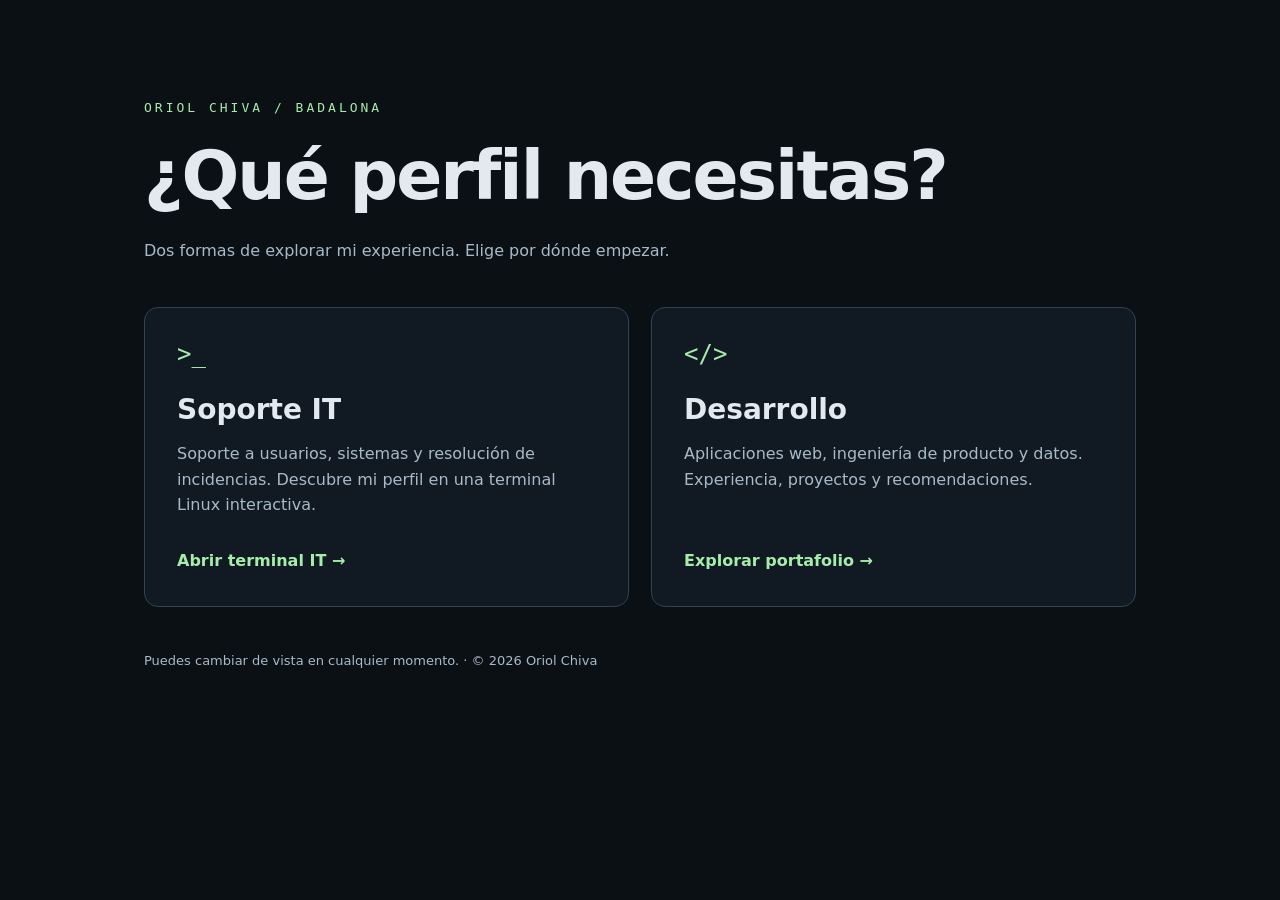
==== commit 0f55361c: "Add profile selector and trilingual IT terminal portfolio" ====
--- a/index.html
+++ b/index.html
@@ -1,367 +1,4 @@
 <!doctype html>
-<html lang="es" data-theme="light">
-  <head>
-    <meta charset="utf-8">
-    <meta name="viewport" content="width=device-width, initial-scale=1">
-    <title>Oriol Chiva | Full-Stack Developer & Product Engineer</title>
-    <meta name="description" content="Oriol Chiva, Full-Stack Developer y Product Engineer con experiencia en Booka. Experiencia en productos reales, TypeScript, React y Next.js. Formación en Python, Big Data e IA.">
-    <meta property="og:type" content="website">
-    <meta property="og:title" content="Oriol Chiva | Full-Stack Developer & Product Engineer">
-    <meta property="og:description" content="Oriol Chiva, Full-Stack Developer y Product Engineer con experiencia en Booka. Experiencia en productos reales, TypeScript, React y Next.js. Formación en Python, Big Data e IA.">
-    <meta property="og:url" content="https://chivaa8.github.io/portafolios/">
-    <meta property="og:image" content="https://chivaa8.github.io/portafolios/assets/img/hero.jpg">
-    <meta property="og:image:width" content="1600">
-    <meta property="og:image:height" content="900">
-    <meta property="og:image:alt" content="Portafolio Full-Stack de Oriol Chiva">
-
-    <meta name="twitter:card" content="summary_large_image">
-
-    <link rel="stylesheet" href="assets/css/styles.css?v=27">
-    <script src="assets/js/data.js?v=27" defer></script>
-    <script src="assets/js/main.js?v=17" defer></script>
-<link rel="canonical" href="https://chivaa8.github.io/portafolios/">
-    <meta property="og:locale" content="es_ES">
-</head>
-  <body>
-    <a class="skip-link" href="#contenido" data-i18n="skip">Saltar al contenido</a>
-    <header class="site-header">
-      <a class="brand" href="#inicio">Oriol Chiva</a>
-      <nav aria-label="Principal">
-        <a href="#experiencia" data-i18n="navExperience">Experiencia</a>
-        <a href="#proyectos" data-i18n="navProjects">Proyectos</a>
-        <a href="#recomendaciones" data-i18n="recommendationsCta">Recomendaciones</a><a href="#educacion" data-i18n="navEducation">Educación</a>
-        <a href="#skills">Skills</a>
-        <a href="#contacto" data-i18n="navContact">Contacto</a>
-        <button class="icon-button" type="button" data-search-toggle aria-label="Buscar" title="Buscar"></button>
-        <button class="icon-button" type="button" data-theme-toggle aria-label="Cambiar tema" title="Cambiar tema"></button>
-        <button class="lang-toggle" type="button" data-lang-toggle>EN</button>
-      </nav>
-    </header>
-
-    <main id="inicio" class="page-shell">
-      <section id="contenido" class="profile hero-splash" aria-label="Oriol Chiva">
-        <img class="profile-photo" width="432" height="576" src="assets/img/profile.webp" alt="Oriol Chiva" loading="eager">
-        <div class="hero-copy">
-          <h1 class="hero-name">Oriol Chiva</h1><p class="hero-role" data-i18n="role">IT | Full-Stack Developer | Product Engineer</p>
-          <p class="lead" data-i18n="lead">Desarrollador Full-Stack con experiencia en ingeniería de producto, soporte IT, sistemas y análisis de datos. Desarrollo aplicaciones web con TypeScript, Angular, React, Next.js, Node.js y Python, integrando interfaces, APIs y bases de datos. Combino esta experiencia con la resolución de problemas técnicos y el desarrollo de aplicaciones bioinformáticas con R y Shiny, con atención al usuario final y a las necesidades del producto.</p>
-          <p class="ai-focus" data-i18n="aiFocus">Orientación hacia la ingeniería de IA, con formación en Python, Big Data y Machine Learning.</p><div class="hero-links" aria-label="Acciones principales">
-            <a href="https://github.com/Chivaa8" target="_blank" rel="noreferrer">
-              <svg viewBox="0 0 24 24" aria-hidden="true"><path d="M12 .8a11.2 11.2 0 0 0-3.5 21.8c.6.1.8-.2.8-.5v-2c-3.4.8-4.1-1.4-4.1-1.4-.5-1.4-1.3-1.8-1.3-1.8-1.1-.7.1-.7.1-.7 1.2.1 1.9 1.3 1.9 1.3 1.1 1.9 2.9 1.3 3.5 1 .1-.8.4-1.3.8-1.6-2.7-.3-5.5-1.3-5.5-6a4.7 4.7 0 0 1 1.2-3.2c-.1-.3-.5-1.6.1-3.2 0 0 1-.3 3.3 1.2a11.2 11.2 0 0 1 6 0c2.3-1.5 3.3-1.2 3.3-1.2.6 1.6.2 2.9.1 3.2a4.7 4.7 0 0 1 1.2 3.2c0 4.7-2.8 5.7-5.5 6 .5.4.9 1.2.9 2.4v2.8c0 .3.2.6.8.5A11.2 11.2 0 0 0 12 .8Z"/></svg>
-              GitHub
-            </a>
-            <a href="https://www.linkedin.com/in/oriol-chiva/" target="_blank" rel="noreferrer">
-              <svg viewBox="0 0 24 24" aria-hidden="true"><path d="M6.9 8.8H3.7V20h3.2V8.8ZM5.3 7.3a1.9 1.9 0 1 0 0-3.8 1.9 1.9 0 0 0 0 3.8ZM20.3 20h-3.2v-5.5c0-1.3 0-3-1.8-3s-2.1 1.4-2.1 2.9V20H10V8.8h3.1v1.5h.1a3.4 3.4 0 0 1 3-1.7c3.2 0 3.8 2.1 3.8 4.9V20h.3Z"/></svg>
-              LinkedIn
-            </a>
-            <a href="assets/docs/CV-Oriol-Chiva.pdf" target="_blank" rel="noreferrer">
-              <svg viewBox="0 0 24 24" aria-hidden="true"><path d="M6 2h9l5 5v15H6V2Zm8 1.8V8h4.2L14 3.8ZM8 4v16h10V10h-6V4H8Zm2 8h6v2h-6v-2Zm0 4h6v2h-6v-2Z"/></svg>
-              <span data-i18n="viewCv">Ver CV</span>
-            </a>
-            <a href="assets/docs/CV-Oriol-Chiva.pdf" download="CV-Oriol-Chiva.pdf" data-download-cv>
-              <svg viewBox="0 0 24 24" aria-hidden="true"><path d="M11 3h2v10l3.5-3.5 1.4 1.4-5.9 5.9-5.9-5.9 1.4-1.4L11 13V3Zm-6 16h14v2H5v-2Z"/></svg>
-              <span data-i18n="cvCta">Descargar CV</span>
-            </a>
-            <button type="button" data-copy-email>
-              <svg viewBox="0 0 24 24" aria-hidden="true"><path d="M3 5h18v14H3V5Zm2 2v.4l7 4.4 7-4.4V7H5Zm14 2.7-7 4.4-7-4.4V17h14V9.7Z"/></svg>
-              <span data-i18n="copyEmail">Email</span>
-            </button>
-            <span class="mobility-line">
-              <span><svg viewBox="0 0 24 24" aria-hidden="true"><path d="M12 2a7 7 0 0 0-7 7c0 5.1 7 13 7 13s7-7.9 7-13a7 7 0 0 0-7-7Zm0 10a3 3 0 1 1 0-6 3 3 0 0 1 0 6Z"/></svg>Badalona, Barcelona</span>
-              <span><svg viewBox="0 0 24 24" aria-hidden="true"><path d="m5 11 1.5-4.5A2.2 2.2 0 0 1 8.6 5h6.8a2.2 2.2 0 0 1 2.1 1.5L19 11a3 3 0 0 1 2 2.8V19h-2v2h-3v-2H8v2H5v-2H3v-5.2A3 3 0 0 1 5 11Zm3.6-4-1.3 4h9.4l-1.3-4H8.6ZM6 13a2 2 0 1 0 0 4 2 2 0 0 0 0-4Zm12 0a2 2 0 1 0 0 4 2 2 0 0 0 0-4Z"/></svg><span data-i18n="mobility">Carnet B · Vehículo propio</span></span>
-            </span>
-          </div>
-        </div>
-      </section>
-
-      <section class="summary">
-        <p data-i18n="summary1">
-          Mi perfil combina desarrollo de software, sistemas y datos. Mi experiencia me ha llevado desde el soporte IT y los sistemas hasta el desarrollo de aplicaciones web y la bioinformática, lo que me permite entender un proyecto más allá del código.
-        </p>
-        <p data-i18n="summary2">He trabajado en proyectos reales de desarrollo Full-Stack y, en Booka, evolucioné de desarrollador en prácticas a ingeniero de producto y desarrollo. Esta experiencia me permitió entender el producto más allá de una tarea concreta, revisar y corregir errores, trabajar con validaciones y lógica de negocio y proponer soluciones pensando en el usuario final. Además, he reforzado mi perfil con formación avanzada en Python, Big Data y Machine Learning, con créditos ECTS universitarios, a través del Experto Universitario en Analítica de Datos de la Universidad San Jorge.</p>
-        <p data-i18n="summary3">
-          Me gusta entender el problema antes de programarlo, construir soluciones mantenibles y aprender las tecnologías que necesite cada proyecto. Aporto una visión técnica que combina desarrollo, sistemas y análisis de datos.
-        </p>
-      </section>
-
-      <section class="section" id="experiencia">
-        <h2 data-i18n="experienceTitle">Experiencia</h2>
-        <article class="resume-item booka-card" data-booka-card tabindex="0" aria-label="Booka: ver experiencia en detalle" aria-haspopup="dialog">
-          <a class="work-photo booka-photo" href="https://www.usebooka.com/es" target="_blank" rel="noreferrer" aria-label="Web oficial de Booka">
-            <img class="company-logo" src="assets/img/booka.webp" alt="Logotipo oficial de Booka" loading="lazy">
-            <span>Booka</span>
-          </a>
-          <div>
-            <h3><a href="https://www.usebooka.com/es" target="_blank" rel="noreferrer" aria-label="Booka, web oficial">Booka · 6Profiles Consulting S.L. <span aria-hidden="true">↗</span></a></h3>
-            <p class="item-meta" data-i18n="profilesRole">Ingeniero de producto y desarrollo</p><p class="experience-context" data-i18n="bookaContext">Booka (6Profiles Consulting S.L.) facilita la movilidad profesional internacional. Incorporación como Full Stack en prácticas y posterior asunción de responsabilidades de ingeniería de producto.</p>
-            <button class="booka-details-button" type="button" data-booka-open aria-haspopup="dialog" data-i18n="bookaDetails">Ver experiencia en detalle</button><div class="booka-letter-link"><a class="text-link" href="assets/docs/Carta_Recomendacion_Oriol_Chiva.pdf" target="_blank" rel="noreferrer" data-i18n="bookaLetter">Carta Booka · Recomendación del CEO ↗</a></div>
-          <p class="tags booka-stack-box">Next.js React TypeScript Tailwind PostgreSQL Neon Drizzle Firebase</p></div>
-        </article>
-        <article class="resume-item">
-          <a class="work-photo" href="https://www.hospitalgermanstrias.cat/" target="_blank" rel="noreferrer" aria-label="Web oficial Hospital Germans Trias i Pujol">
-            <img width="900" height="675" src="assets/img/can-ruti.webp" alt="Hospital Germans Trias i Pujol, Can Ruti" loading="lazy">
-            <span>Can Ruti</span>
-          </a>
-          <div>
-            <h3><a href="https://www.hospitalgermanstrias.cat/" target="_blank" rel="noreferrer" aria-label="Institut Germans Trias i Pujol, web oficial">Institut Germans Trias i Pujol <span aria-hidden="true">↗</span></a></h3>
-            <p class="item-meta" data-i18n="bioTag">Bioinformático</p>
-            <ul>
-              <li data-i18n="bioPoint1">Desarrollo de aplicaciones bioinformáticas con R y Shiny para el análisis y visualización de datos.</li>
-              <li data-i18n="bioPoint2">Implementación de clustering jerárquico, heatmaps y normalización Z-score para el análisis de expresión génica.</li>
-              <li data-i18n="bioPoint3">Análisis diferencial mediante Volcano Plots, log2 fold change y p-values en entorno Linux.</li>
-            </ul>
-            <p class="tags">R Shiny Python Linux Bioinformática Machine Learning</p>
-          </div>
-        </article>
-        <article class="resume-item">
-          <a class="work-photo" href="https://kymos.com/" target="_blank" rel="noreferrer" aria-label="Web oficial Kymos">
-            <img width="700" height="700" src="assets/img/kymos.webp" alt="Kymos Group" loading="lazy">
-            <span>Kymos</span>
-          </a>
-          <div>
-            <h3><a href="https://kymos.com/" target="_blank" rel="noreferrer" aria-label="Kymos, web oficial">Kymos <span aria-hidden="true">↗</span></a></h3>
-            <p class="item-meta">IT Support</p>
-            <ul>
-              <li data-i18n="itPoint1">Soporte técnico de hardware y software en entorno farmacéutico.</li>
-              <li data-i18n="itPoint2">Mantenimiento de equipos y sistemas informáticos.</li>
-              <li data-i18n="itPoint3">Gestión de incidencias y soporte a usuarios.</li>
-            </ul>
-            <p class="tags">Windows Linux Hardware Software Usuarios</p>
-          </div>
-        </article>
-      </section>
-
-      <section class="section recommendation-section" id="recomendaciones">
-        <p class="eyebrow" data-i18n="recommendationEyebrow">RESPALDO PROFESIONAL</p><h2 data-i18n="recommendationsCta">Recomendaciones</h2>
-        <article class="recommendation-card"><div><span class="reference-company">BOOKA</span><p data-i18n="referenceIntro">Recomendación expresa del CEO y cofundador de Booka.</p><blockquote data-i18n="referenceQuote">«Pasó de ejecutar tareas a entender el producto completo y a proponer soluciones con criterio»</blockquote><p class="reference-author">Sebastián Jiménez Sepúlveda</p><p class="item-meta" data-i18n="referenceRole">CEO y cofundador · Booka (6Profiles Consulting S.L.)</p><p class="item-meta"><time datetime="2026-10-08" data-i18n="referenceDate">8 de octubre de 2026</time></p></div><div class="reference-actions"><a class="primary-cta" href="assets/docs/Carta_Recomendacion_Oriol_Chiva.pdf" target="_blank" rel="noreferrer" ><svg viewBox="0 0 24 24" aria-hidden="true"><path d="M6 2h9l5 5v15H6V2Zm8 1.8V8h4.2L14 3.8ZM8 4v16h10V10h-6V4H8Zm2 8h6v2h-6v-2Zm0 4h6v2h-6v-2Z"/></svg><span data-i18n="viewReference">Ver carta original ↗</span></a><a href="assets/docs/Carta_Recomendacion_Oriol_Chiva.pdf" download ><svg viewBox="0 0 24 24" aria-hidden="true"><path d="M11 3h2v10l3.5-3.5 1.4 1.4-5.9 5.9-5.9-5.9 1.4-1.4L11 13V3Zm-6 16h14v2H5v-2Z"/></svg><span data-i18n="downloadReference">Descargar PDF</span></a><a class="text-link" href="#contacto" ><svg viewBox="0 0 24 24" aria-hidden="true"><path d="M6 2h9l5 5v15H6V2Zm8 1.8V8h4.2L14 3.8ZM8 4v16h10V10h-6V4H8Zm2 8h6v2h-6v-2Zm0 4h6v2h-6v-2Z"/></svg><span data-i18n="otherReferences">Más recomendaciones y certificados ↗</span></a></div></article>
-      </section>
-      <section class="section" id="proyectos">
-        <h2 data-i18n="projectsTitle">Proyectos</h2>
-        <div class="project-list">
-          <article class="project-card" data-project="permisos" data-search="mongodb node express typescript angular javascript html css tailwind docker daw dam permisos laborales producto frontend" tabindex="0" role="button" aria-haspopup="dialog">
-            <div class="project-thumb"><img width="1000" height="513" src="assets/img/project-permisos.webp" alt="Vista del gestor de permisos laborales" loading="lazy"><div class="project-actions">
-                <a href="https://github.com/Chivaa8/gestor-permisos-laborales" target="_blank" rel="noreferrer" data-i18n="code">Código</a>
-              </div></div>
-            <div>
-              <h3>Gestor permisos laborales</h3>
-              <p data-i18n="repoPermisos">Aplicación Full-Stack para gestionar permisos y vacaciones de empleados, con autenticación, roles, panel administrativo y seguimiento de solicitudes.</p>
-
-              <p class="tags">MongoDB Node Express TypeScript Angular JavaScript HTML CSS Tailwind Docker</p>
-            </div>
-          </article>
-
-          <article class="project-card" data-project="heatmap" data-search="r shiny datos virtualizacion bioinformatica heatmap clustering expresion genica" tabindex="0" role="button" aria-haspopup="dialog">
-            <div class="project-thumb"><img width="1000" height="485" src="assets/img/project-heatmap.webp" alt="Vista del proyecto Cluster Heatmap" loading="lazy"><div class="project-actions">
-                <a href="https://github.com/Chivaa8/primera_app_r_cluster_heatmap" target="_blank" rel="noreferrer" data-i18n="code">Código</a>
-              </div></div>
-            <div>
-              <h3>Cluster Heatmap App</h3>
-              <p data-i18n="repoHeatmap">Aplicación bioinformática desarrollada en un entorno profesional para explorar expresión génica mediante heatmaps y clustering jerárquico.</p>
-
-              <p class="tags">R Shiny Datos Virtualización Bioinformática</p>
-            </div>
-          </article>
-
-          <article class="project-card" data-project="flota" data-search="python fastapi javascript html css juego hundir flota backend frontend" tabindex="0" role="button" aria-haspopup="dialog">
-            <div class="project-thumb"><img width="1000" height="545" src="assets/img/project-flota.webp" alt="Vista del juego Hundir la Flota" loading="lazy"><div class="project-actions">
-                <a href="https://github.com/Chivaa8/Hundir-Flota" target="_blank" rel="noreferrer" data-i18n="code">Código</a>
-              </div></div>
-            <div>
-              <h3>Hundir la Flota</h3>
-              <p data-i18n="repoFlota">Juego web Full-Stack con backend en Python/FastAPI, diferentes niveles de dificultad, puntuación, temporizador y estadísticas de partida.</p>
-
-              <p class="tags">Python FastAPI JavaScript HTML CSS</p>
-            </div>
-          </article>
-
-          <article class="project-card" data-project="onepiece" data-search="react vite javascript api html css crud router context json-server one piece" tabindex="0" role="button" aria-haspopup="dialog">
-            <div class="project-thumb"><img width="1000" height="506" src="assets/img/project-onepiece.webp" alt="Vista del proyecto One Piece" loading="lazy"><div class="project-actions">
-                <a href="https://github.com/Chivaa8/One-Piece" target="_blank" rel="noreferrer" data-i18n="code">Código</a>
-              </div></div>
-            <div>
-              <h3>One Piece</h3>
-              <p data-i18n="repoOnePiece">Aplicación CRUD desarrollada con React para consultar y gestionar personajes, utilizando Router, Context API y una API simulada con json-server.</p>
-
-              <p class="tags">React Vite Router Context API json-server</p>
-            </div>
-          </article>
-
-          <article class="project-card" data-project="videojuegos" data-search="react native expo mobile javascript movil videojuegos catalogo" tabindex="0" role="button" aria-haspopup="dialog">
-            <div class="project-thumb"><img width="322" height="700" src="assets/img/project-videojuegos.webp" alt="Vista del catálogo de videojuegos" loading="lazy"><div class="project-actions">
-                <a href="https://github.com/Chivaa8/Catalogo-Videojuegos" target="_blank" rel="noreferrer" data-i18n="code">Código</a>
-              </div></div>
-            <div>
-              <h3>Catálogo Videojuegos</h3>
-              <p data-i18n="repoCatalogo">Aplicación móvil desarrollada con React Native y Expo para consultar videojuegos, puntuaciones, plataformas y descripciones.</p>
-
-              <p class="tags">React Native Expo JavaScript</p>
-            </div>
-          </article>
-          <a class="private-repo-card" href="#contacto">
-            <svg viewBox="0 0 24 24" aria-hidden="true"><path d="M7 10V7a5 5 0 0 1 10 0v3h2v12H5V10h2Zm2 0h6V7a3 3 0 0 0-6 0v3Zm-2 2v8h10v-8H7Zm4 2h2v4h-2v-4Z"/></svg>
-            <span>
-              <strong data-i18n="privateRepoTitle">Repositorios privados</strong>
-              <small data-i18n="privateRepoText">Algunos proyectos importantes no están públicos. Si quieres ver repositorios privados, demos o el código más completo, contacta conmigo.</small>
-            </span>
-            <em data-i18n="privateRepoCta">Contacto</em>
-          </a>
-        </div>
-      </section>
-
-      <section class="section education" id="educacion">
-        <h2 data-i18n="educationTitle">Educación</h2>
-        <div class="education-track">
-          <article class="education-card" role="button" tabindex="0" data-education-open="daw" aria-label="Ver detalles de DAW">
-            <span class="education-number">01</span>
-            <div>
-              <p class="item-meta">INS La Ferreria - Montcada</p>
-              <h3>GS Desarrollo de Aplicaciones Web</h3>
-              <p data-i18n="dawText">Frontend, backend, bases de datos, despliegue y proyectos web completos.</p>
-              <p class="tags">TypeScript Angular React Node.js SQL Git</p>
-            </div>
-            <strong>DAW</strong>
-          </article>
-          <article class="education-card" role="button" tabindex="0" data-education-open="smr" aria-label="Ver detalles de SMR">
-            <span class="education-number">02</span>
-            <div>
-              <p class="item-meta">IFP Innovación en Formación Profesional - Barcelona</p>
-              <h3>GM Sistemas Microinformáticos y Redes</h3>
-              <p data-i18n="smrText">Base técnica en sistemas, redes, mantenimiento y soporte informático.</p>
-              <p class="tags">Linux Windows HTML CSS Hardware Software Docker</p>
-            </div>
-            <strong>SMR</strong>
-          </article>
-          <article class="education-card" role="button" tabindex="0" data-education-open="seas" aria-label="Ver detalles del Experto Universitario en Analítica de Datos">
-            <span class="education-number">03</span>
-            <div>
-              <p class="item-meta">Universidad San Jorge · SEAS - Zaragoza</p>
-              <h3>Experto Universitario en Analítica de Datos</h3>
-              <p data-i18n="seasText">Especialidades en Python, Big Data, virtualización y Machine Learning.</p>
-              <p class="tags">Python Big Data Virtualización Machine Learning IA</p>
-            </div>
-            <strong>SEAS</strong>
-          </article>
-        </div>
-      </section>
-
-      <section class="section" id="skills">
-        <h2 data-i18n="skillsTitle">Competencias técnicas</h2>
-        <div class="skill-groups" data-skills-list aria-label="Tecnologías"></div>
-      </section>
-
-      <section class="section contact" id="contacto">
-        <h2 data-i18n="contactTitle">Contacto</h2>
-        <p data-i18n="contactText">Puedes contactar conmigo por email o LinkedIn.</p>
-        <p data-i18n="recommendationText">También puedes consultar mi CV, cartas de recomendación y certificaciones.</p>
-        <div class="contact-link-group">
-          <h3 data-i18n="contactProfiles">Contacto y perfiles</h3>
-          <div class="quick-links">
-          <button type="button" data-copy-email>
-            <svg viewBox="0 0 24 24" aria-hidden="true"><path d="M3 5h18v14H3V5Zm2 2v.4l7 4.4 7-4.4V7H5Zm14 2.7-7 4.4-7-4.4V17h14V9.7Z"/></svg>
-            <span data-i18n="copyEmail">Email</span>
-          </button>
-          <a href="https://github.com/Chivaa8" target="_blank" rel="noreferrer">
-            <svg viewBox="0 0 24 24" aria-hidden="true"><path d="M12 .8a11.2 11.2 0 0 0-3.5 21.8c.6.1.8-.2.8-.5v-2c-3.4.8-4.1-1.4-4.1-1.4-.5-1.4-1.3-1.8-1.3-1.8-1.1-.7.1-.7.1-.7 1.2.1 1.9 1.3 1.9 1.3 1.1 1.9 2.9 1.3 3.5 1 .1-.8.4-1.3.8-1.6-2.7-.3-5.5-1.3-5.5-6a4.7 4.7 0 0 1 1.2-3.2c-.1-.3-.5-1.6.1-3.2 0 0 1-.3 3.3 1.2a11.2 11.2 0 0 1 6 0c2.3-1.5 3.3-1.2 3.3-1.2.6 1.6.2 2.9.1 3.2a4.7 4.7 0 0 1 1.2 3.2c0 4.7-2.8 5.7-5.5 6 .5.4.9 1.2.9 2.4v2.8c0 .3.2.6.8.5A11.2 11.2 0 0 0 12 .8Z"/></svg>
-            GitHub
-          </a>
-          <a href="https://www.linkedin.com/in/oriol-chiva/" target="_blank" rel="noreferrer">
-            <svg viewBox="0 0 24 24" aria-hidden="true"><path d="M6.9 8.8H3.7V20h3.2V8.8ZM5.3 7.3a1.9 1.9 0 1 0 0-3.8 1.9 1.9 0 0 0 0 3.8ZM20.3 20h-3.2v-5.5c0-1.3 0-3-1.8-3s-2.1 1.4-2.1 2.9V20H10V8.8h3.1v1.5h.1a3.4 3.4 0 0 1 3-1.7c3.2 0 3.8 2.1 3.8 4.9V20h.3Z"/></svg>
-            LinkedIn
-          </a>
-          </div>
-        </div>
-        <div class="contact-link-group">
-          <h3 data-i18n="contactDocuments">CV y documentación</h3>
-          <div class="quick-links"><a class="text-link" href="assets/docs/Carta_Recomendacion_Oriol_Chiva.pdf" target="_blank" rel="noreferrer"><svg viewBox="0 0 24 24" aria-hidden="true"><path d="M6 2h9l5 5v15H6V2Zm8 1.8V8h4.2L14 3.8ZM8 4v16h10V10h-6V4H8Zm2 8h6v2h-6v-2Zm0 4h6v2h-6v-2Z"/></svg><span data-i18n="bookaLetter">Carta Booka · Recomendación del CEO ↗</span></a>
-          <a href="assets/docs/CV-Oriol-Chiva.pdf" target="_blank" rel="noreferrer">
-            <svg viewBox="0 0 24 24" aria-hidden="true"><path d="M6 2h9l5 5v15H6V2Zm8 1.8V8h4.2L14 3.8ZM8 4v16h10V10h-6V4H8Zm2 8h6v2h-6v-2Zm0 4h6v2h-6v-2Z"/></svg>
-            <span data-i18n="viewCv">Ver CV</span>
-          </a>
-          <a href="assets/docs/CV-Oriol-Chiva.pdf" download="CV-Oriol-Chiva.pdf" data-download-cv>
-            <svg viewBox="0 0 24 24" aria-hidden="true"><path d="M11 3h2v10l3.5-3.5 1.4 1.4-5.9 5.9-5.9-5.9 1.4-1.4L11 13V3Zm-6 16h14v2H5v-2Z"/></svg>
-            <span data-i18n="cvCta">Descargar CV</span>
-          </a>
-          <a href="assets/docs/carta-recomendacion-oriol.pdf" target="_blank" rel="noreferrer">
-            <svg viewBox="0 0 24 24" aria-hidden="true"><path d="M6 2h9l5 5v15H6V2Zm8 1.8V8h4.2L14 3.8ZM8 4v16h10V10h-6V4H8Zm2 8h6v2h-6v-2Zm0 4h6v2h-6v-2Z"/></svg>
-            <span data-i18n="recommendation1">Carta IGTP · Bioinformática</span>
-          </a>
-          <a href="assets/docs/certificado-lsumoy.pdf" target="_blank" rel="noreferrer">
-            <svg viewBox="0 0 24 24" aria-hidden="true"><path d="M6 2h9l5 5v15H6V2Zm8 1.8V8h4.2L14 3.8ZM8 4v16h10V10h-6V4H8Zm2 8h6v2h-6v-2Zm0 4h6v2h-6v-2Z"/></svg>
-            <span data-i18n="recommendation2">Certificado IGTP · Prácticas</span>
-          </a>
-          <a href="assets/docs/carta-recomendacion.pdf" target="_blank" rel="noreferrer">
-            <svg viewBox="0 0 24 24" aria-hidden="true"><path d="M6 2h9l5 5v15H6V2Zm8 1.8V8h4.2L14 3.8ZM8 4v16h10V10h-6V4H8Zm2 8h6v2h-6v-2Zm0 4h6v2h-6v-2Z"/></svg>
-            <span data-i18n="certificate">Carta Kymos · IT</span>
-          </a>
-          </div>
-        </div>
-      </section>
-    </main>
-
-    <footer class="site-footer">
-      <div>
-        <span>© 2026 Oriol Chiva</span>
-      </div>
-      <div class="footer-icons">
-        <a href="https://github.com/Chivaa8" target="_blank" rel="noreferrer" aria-label="GitHub">
-          <svg viewBox="0 0 24 24" aria-hidden="true"><path d="M12 .8a11.2 11.2 0 0 0-3.5 21.8c.6.1.8-.2.8-.5v-2c-3.4.8-4.1-1.4-4.1-1.4-.5-1.4-1.3-1.8-1.3-1.8-1.1-.7.1-.7.1-.7 1.2.1 1.9 1.3 1.9 1.3 1.1 1.9 2.9 1.3 3.5 1 .1-.8.4-1.3.8-1.6-2.7-.3-5.5-1.3-5.5-6a4.7 4.7 0 0 1 1.2-3.2c-.1-.3-.5-1.6.1-3.2 0 0 1-.3 3.3 1.2a11.2 11.2 0 0 1 6 0c2.3-1.5 3.3-1.2 3.3-1.2.6 1.6.2 2.9.1 3.2a4.7 4.7 0 0 1 1.2 3.2c0 4.7-2.8 5.7-5.5 6 .5.4.9 1.2.9 2.4v2.8c0 .3.2.6.8.5A11.2 11.2 0 0 0 12 .8Z"/></svg>
-        </a>
-        <a href="https://www.linkedin.com/in/oriol-chiva/" target="_blank" rel="noreferrer" aria-label="LinkedIn">
-          <svg viewBox="0 0 24 24" aria-hidden="true"><path d="M6.9 8.8H3.7V20h3.2V8.8ZM5.3 7.3a1.9 1.9 0 1 0 0-3.8 1.9 1.9 0 0 0 0 3.8ZM20.3 20h-3.2v-5.5c0-1.3 0-3-1.8-3s-2.1 1.4-2.1 2.9V20H10V8.8h3.1v1.5h.1a3.4 3.4 0 0 1 3-1.7c3.2 0 3.8 2.1 3.8 4.9V20h.3Z"/></svg>
-        </a>
-        <button type="button" data-copy-discord aria-label="Discord: chiva8" title="Copiar Discord: chiva8">
-          <svg viewBox="0 0 24 24" aria-hidden="true"><path d="M19.5 5.3A17 17 0 0 0 15.4 4l-.5 1a15.5 15.5 0 0 0-5.8 0l-.5-1a17 17 0 0 0-4.1 1.3C1.9 9.1 1.2 12.8 1.6 16.4a16.7 16.7 0 0 0 5 2.5l1.2-1.7a10.5 10.5 0 0 1-1.9-.9l.5-.4a12 12 0 0 0 11.2 0l.5.4a10.5 10.5 0 0 1-1.9.9l1.2 1.7a16.7 16.7 0 0 0 5-2.5c.5-4.2-.8-7.9-2.9-11.1ZM8.5 14.5c-1 0-1.8-.9-1.8-2s.8-2 1.8-2 1.8.9 1.8 2-.8 2-1.8 2Zm7 0c-1 0-1.8-.9-1.8-2s.8-2 1.8-2 1.8.9 1.8 2-.8 2-1.8 2Z"/></svg>
-        </button>
-      </div>
-    </footer>
-
-
-    <dialog class="project-dialog booka-dialog" data-booka-dialog aria-labelledby="booka-dialog-title"><form method="dialog"><button class="dialog-close" aria-label="Cerrar">Cerrar</button></form><h2 id="booka-dialog-title">Booka</h2><p class="item-meta" data-i18n="profilesRole"></p><p data-i18n="bookaProgression">Me incorporé a Booka en septiembre de 2025 como desarrollador Full Stack en prácticas. Posteriormente fui contratado como ingeniero de producto y desarrollo, asumiendo responsabilidades más amplias en el producto y proponiendo soluciones con atención al usuario final y al negocio.</p><ul>
-              <li data-i18n="profilesPoint1">Revisión y corrección de errores, validaciones y lógica de negocio de la plataforma.</li>
-              <li data-i18n="profilesPoint2">Contribuciones a la gestión de turnos, pruebas automatizadas y auditoría.</li>
-              <li data-i18n="profilesPoint3">Trabajo colaborativo mediante pull requests y revisión del código, con atención al usuario final y al negocio.</li>
-            </ul>
-            <details class="product-stack"><summary data-i18n="productStackTitle">Contexto del producto e integraciones</summary><p data-i18n="productStack">Producto multilingüe con soporte RTL para árabe, API sobre Next.js, PostgreSQL en Neon, Drizzle ORM y Firebase Authentication. Incluye Stripe, validación documental mediante IA, Vercel y aplicación móvil. Estas integraciones describen el producto; no implican autoría individual de cada implementación.</p></details><a class="text-link" href="#recomendaciones" data-i18n="bookaReference">Leer la recomendación del CEO ↗</a>
-          </dialog>
-<dialog class="project-dialog" data-project-dialog>
-      <form method="dialog">
-        <button class="dialog-close" aria-label="Cerrar">Cerrar</button>
-      </form>
-      <p class="eyebrow" data-project-grade></p>
-      <h2 data-project-title></h2>
-      <p data-project-description></p>
-      <p data-project-note></p>
-      <p data-project-context></p>
-    </dialog>
-
-    <dialog class="search-dialog" data-search-dialog>
-      <form method="dialog">
-        <button class="dialog-close" aria-label="Cerrar">Cerrar</button>
-      </form>
-      <label>
-        <span>Search</span>
-        <input type="search" data-search-input placeholder="React, FastAPI, Python...">
-      </label>
-      <p class="search-help" data-i18n="searchHelp">Pulsa Enter para ir al proyecto encontrado.</p>
-    </dialog>
-
-    <dialog class="education-dialog" data-education-dialog>
-      <form method="dialog">
-        <button class="dialog-close" aria-label="Cerrar">Cerrar</button>
-      </form>
-      <p class="eyebrow" data-education-period></p>
-      <h2 data-education-title></h2>
-      <p class="item-meta" data-education-center></p>
-      <p data-education-description></p>
-      <div class="education-detail-grid">
-        <span><strong data-education-duration></strong><small data-education-duration-label>Duración</small></span>
-        <span><strong data-education-mode></strong><small data-education-mode-label>Enfoque</small></span>
-      </div>
-      <div class="course-list" data-education-courses></div>
-      <p class="tags" data-education-tags></p>
-    </dialog>
-
-    <div class="toast" data-toast role="status" aria-live="polite"></div>
-    <a class="to-top" href="#inicio" aria-label="Subir arriba">&uarr;</a>
-  </body>
-</html>
-
+<html lang="es"><head><meta charset="utf-8"><meta name="viewport" content="width=device-width,initial-scale=1"><title>Oriol Chiva | IT y Desarrollo</title><meta name="description" content="Explora el perfil de Oriol Chiva: soporte IT y sistemas o desarrollo Full-Stack e ingeniería de producto."><link rel="icon" href="assets/img/favicon.svg"><style>
+*{box-sizing:border-box}body{margin:0;background:#0b1015;color:#e2eaf0;font:16px/1.6 system-ui,sans-serif}main{max-width:1040px;margin:auto;padding:clamp(32px,8vw,100px) 24px}.name{color:#a5edab;letter-spacing:3px;font:13px monospace}h1{font-size:clamp(36px,7vw,68px);line-height:1.1;letter-spacing:-2px;margin:24px 0}p{color:#a8bac9}.choices{display:grid;grid-template-columns:1fr 1fr;gap:22px;margin-top:44px}.card{display:flex;flex-direction:column;align-items:flex-start;padding:32px;border:1px solid #304352;border-radius:14px;color:inherit;text-decoration:none;background:#111a22;transition:border-color .15s,transform .15s}.card:hover{border-color:#a5edab;transform:translateY(-3px)}a:focus-visible{outline:3px solid #a5edab;outline-offset:5px}.code{font:24px monospace;color:#a5edab}h2{font-size:28px;margin:20px 0 8px}.card p{margin:0 0 30px}.cta{margin-top:auto;color:#a5edab;font-weight:600}footer{margin-top:44px;color:#a8bac9;font-size:13px}@media(max-width:650px){.choices{grid-template-columns:1fr}.card{padding:24px}}@media(prefers-reduced-motion:reduce){.card{transition:none}}
+</style></head><body><main><div class="name">ORIOL CHIVA / BADALONA</div><h1>¿Qué perfil necesitas?</h1><p>Dos formas de explorar mi experiencia. Elige por dónde empezar.</p><div class="choices"><a class="card" href="terminal.html"><span class="code" aria-hidden="true">&gt;_</span><h2>Soporte IT</h2><p>Soporte a usuarios, sistemas y resolución de incidencias. Descubre mi perfil en una terminal Linux interactiva.</p><span class="cta">Abrir terminal IT →</span></a><a class="card" href="portfolio.html"><span class="code" aria-hidden="true">&lt;/&gt;</span><h2>Desarrollo</h2><p>Aplicaciones web, ingeniería de producto y datos. Experiencia, proyectos y recomendaciones.</p><span class="cta">Explorar portafolio →</span></a></div><footer>Puedes cambiar de vista en cualquier momento. · © 2026 Oriol Chiva</footer></main></body></html>
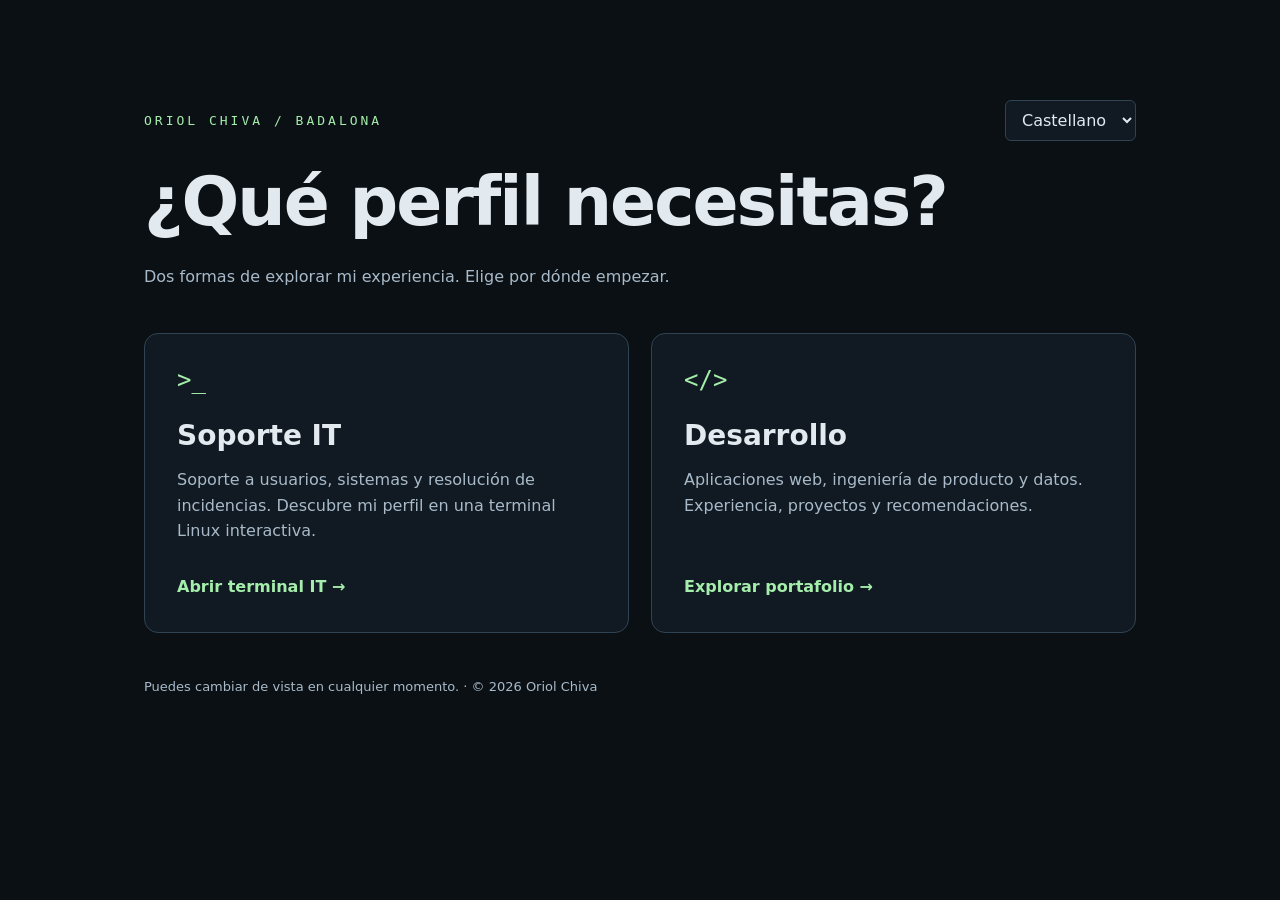
==== commit 50552d0b: "Add language selector to portfolio entry screen" ====
--- a/index.html
+++ b/index.html
@@ -1,4 +1,4 @@
 <!doctype html>
 <html lang="es"><head><meta charset="utf-8"><meta name="viewport" content="width=device-width,initial-scale=1"><title>Oriol Chiva | IT y Desarrollo</title><meta name="description" content="Explora el perfil de Oriol Chiva: soporte IT y sistemas o desarrollo Full-Stack e ingeniería de producto."><link rel="icon" href="assets/img/favicon.svg"><style>
 *{box-sizing:border-box}body{margin:0;background:#0b1015;color:#e2eaf0;font:16px/1.6 system-ui,sans-serif}main{max-width:1040px;margin:auto;padding:clamp(32px,8vw,100px) 24px}.name{color:#a5edab;letter-spacing:3px;font:13px monospace}h1{font-size:clamp(36px,7vw,68px);line-height:1.1;letter-spacing:-2px;margin:24px 0}p{color:#a8bac9}.choices{display:grid;grid-template-columns:1fr 1fr;gap:22px;margin-top:44px}.card{display:flex;flex-direction:column;align-items:flex-start;padding:32px;border:1px solid #304352;border-radius:14px;color:inherit;text-decoration:none;background:#111a22;transition:border-color .15s,transform .15s}.card:hover{border-color:#a5edab;transform:translateY(-3px)}a:focus-visible{outline:3px solid #a5edab;outline-offset:5px}.code{font:24px monospace;color:#a5edab}h2{font-size:28px;margin:20px 0 8px}.card p{margin:0 0 30px}.cta{margin-top:auto;color:#a5edab;font-weight:600}footer{margin-top:44px;color:#a8bac9;font-size:13px}@media(max-width:650px){.choices{grid-template-columns:1fr}.card{padding:24px}}@media(prefers-reduced-motion:reduce){.card{transition:none}}
-</style></head><body><main><div class="name">ORIOL CHIVA / BADALONA</div><h1>¿Qué perfil necesitas?</h1><p>Dos formas de explorar mi experiencia. Elige por dónde empezar.</p><div class="choices"><a class="card" href="terminal.html"><span class="code" aria-hidden="true">&gt;_</span><h2>Soporte IT</h2><p>Soporte a usuarios, sistemas y resolución de incidencias. Descubre mi perfil en una terminal Linux interactiva.</p><span class="cta">Abrir terminal IT →</span></a><a class="card" href="portfolio.html"><span class="code" aria-hidden="true">&lt;/&gt;</span><h2>Desarrollo</h2><p>Aplicaciones web, ingeniería de producto y datos. Experiencia, proyectos y recomendaciones.</p><span class="cta">Explorar portafolio →</span></a></div><footer>Puedes cambiar de vista en cualquier momento. · © 2026 Oriol Chiva</footer></main></body></html>+header{display:flex;align-items:center;justify-content:space-between;gap:16px;flex-wrap:wrap}select{background:#111a22;color:#e2eaf0;border:1px solid #304352;border-radius:6px;padding:9px 12px;font:inherit}select:focus-visible{outline:3px solid #a5edab;outline-offset:4px}</style><script src="assets/js/home-language.js" defer></script></head><body><main><header><div class="name">ORIOL CHIVA / BADALONA</div><select id="home-language" aria-label="Idioma"><option value="es">Castellano</option><option value="ca">Català</option><option value="en">English</option></select></header><h1>¿Qué perfil necesitas?</h1><p>Dos formas de explorar mi experiencia. Elige por dónde empezar.</p><div class="choices"><a class="card" href="terminal.html"><span class="code" aria-hidden="true">&gt;_</span><h2>Soporte IT</h2><p>Soporte a usuarios, sistemas y resolución de incidencias. Descubre mi perfil en una terminal Linux interactiva.</p><span class="cta">Abrir terminal IT →</span></a><a class="card" href="portfolio.html"><span class="code" aria-hidden="true">&lt;/&gt;</span><h2>Desarrollo</h2><p>Aplicaciones web, ingeniería de producto y datos. Experiencia, proyectos y recomendaciones.</p><span class="cta">Explorar portafolio →</span></a></div><footer>Puedes cambiar de vista en cualquier momento. · © 2026 Oriol Chiva</footer></main></body></html>
